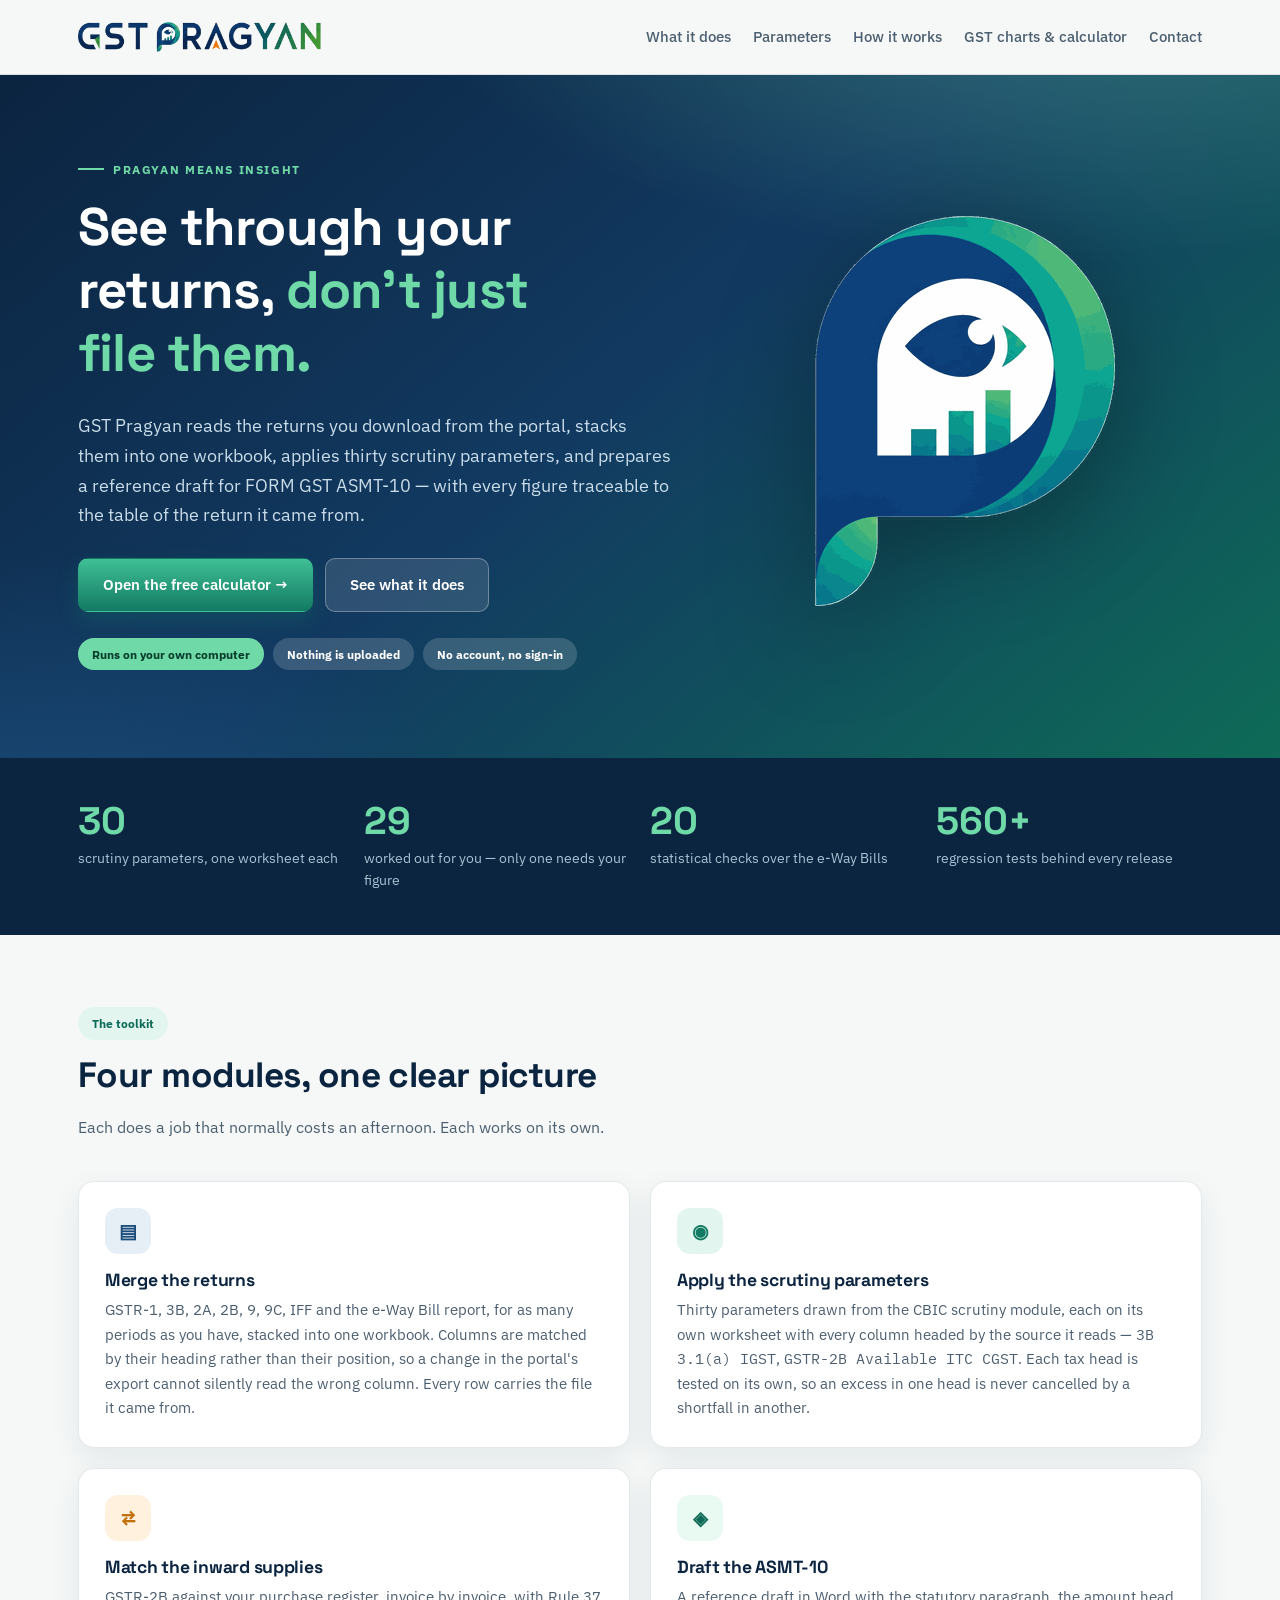
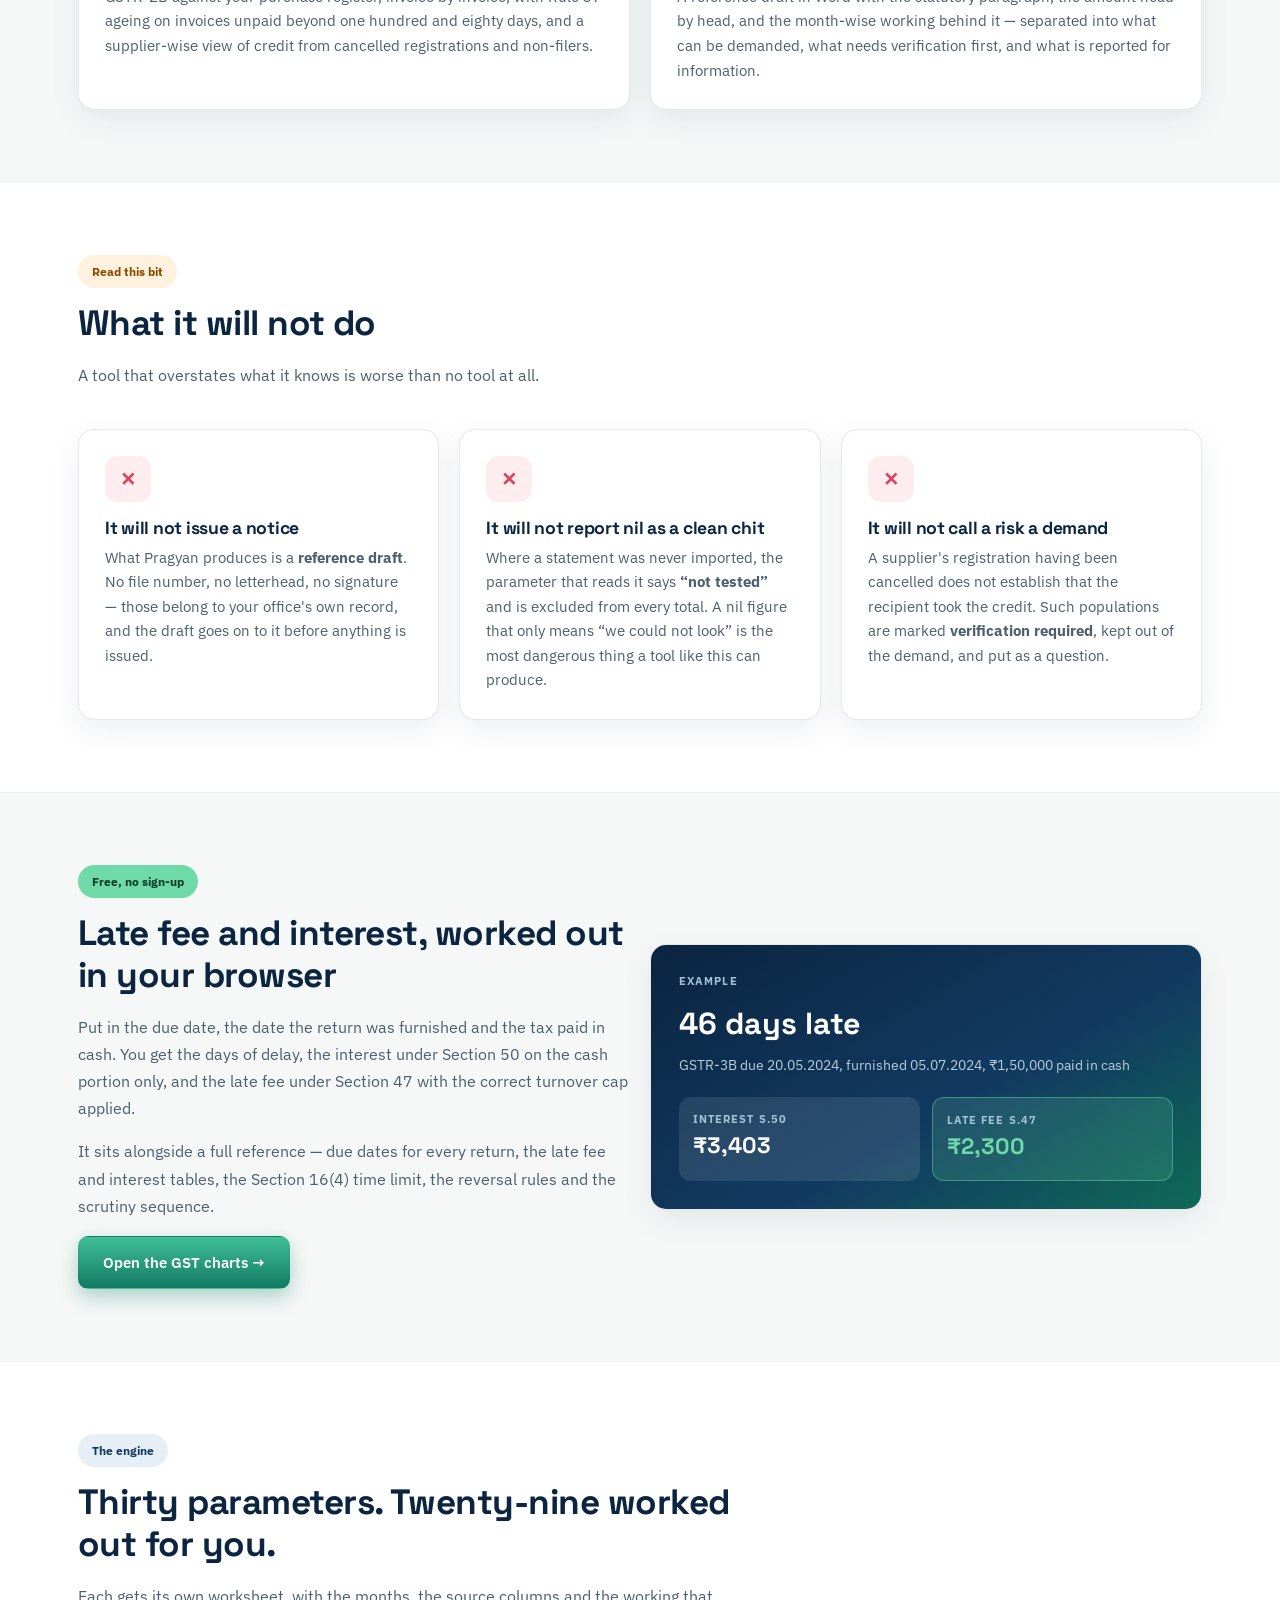
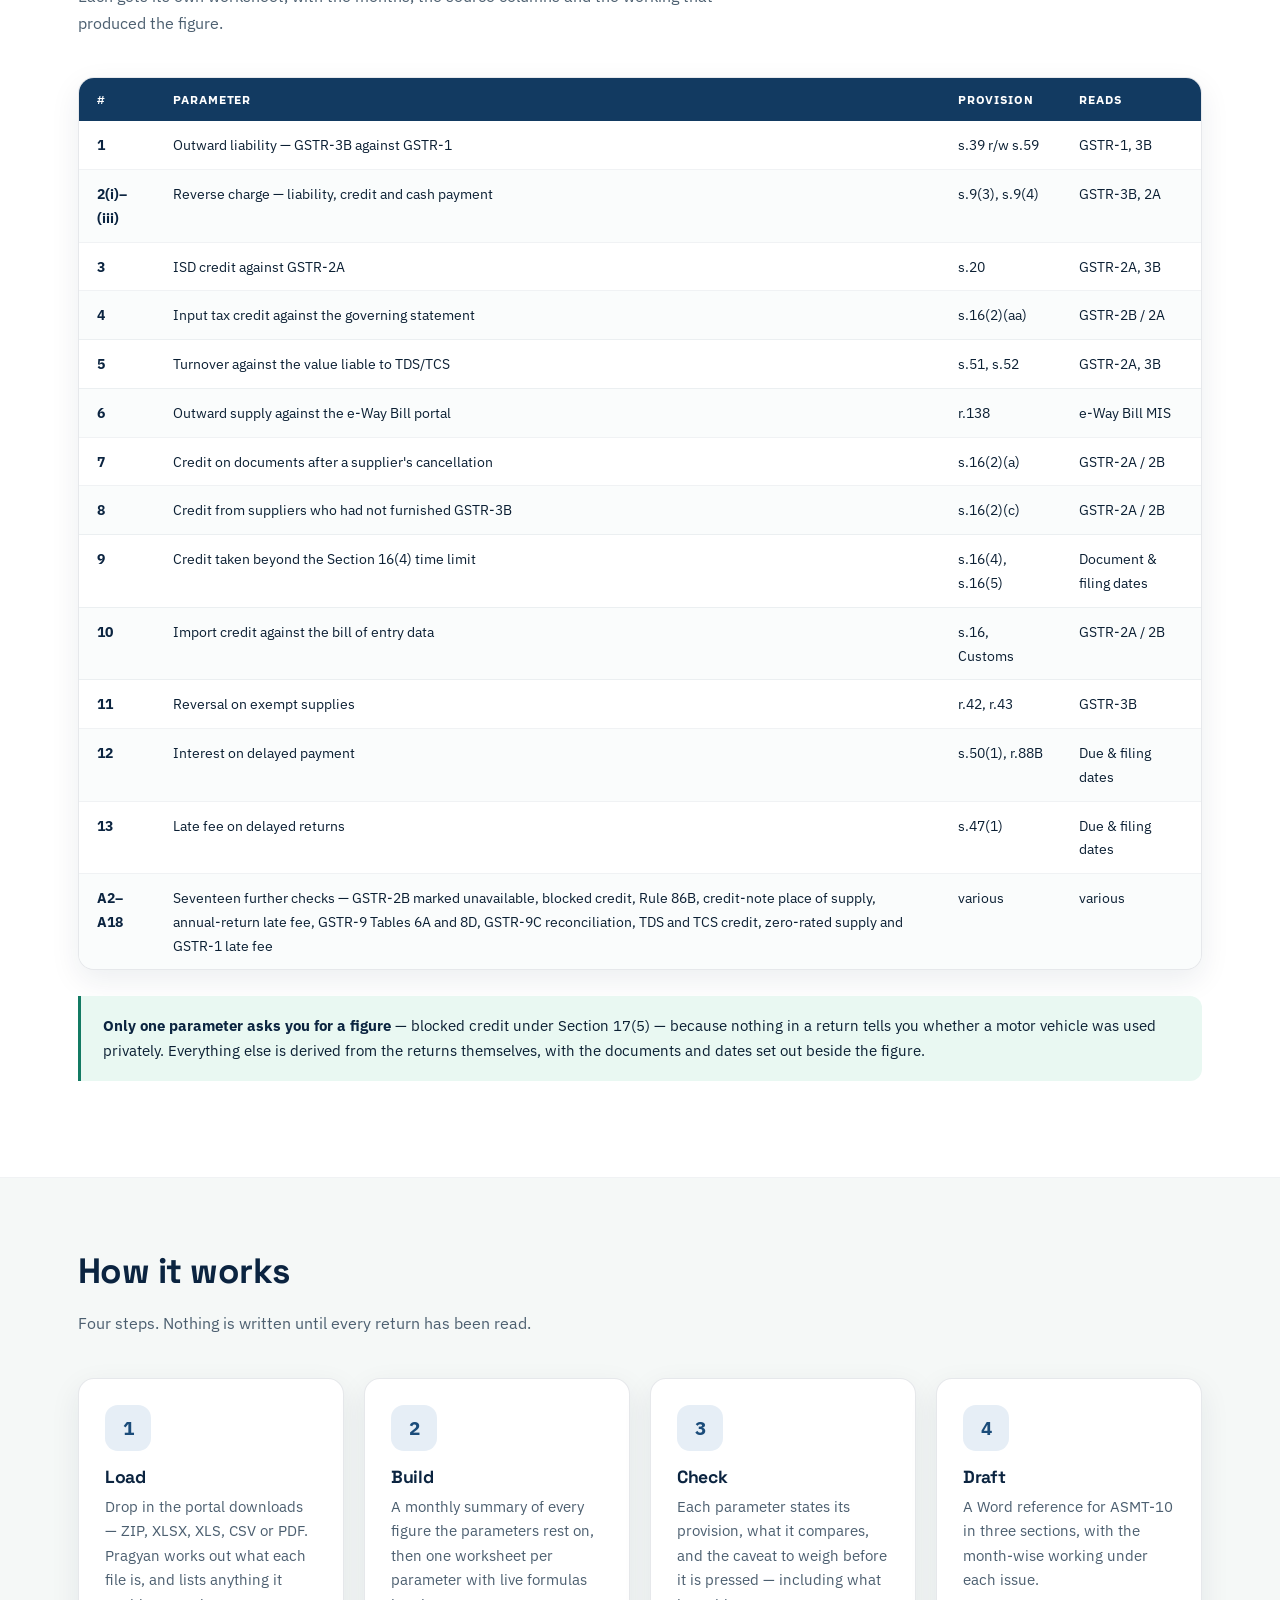
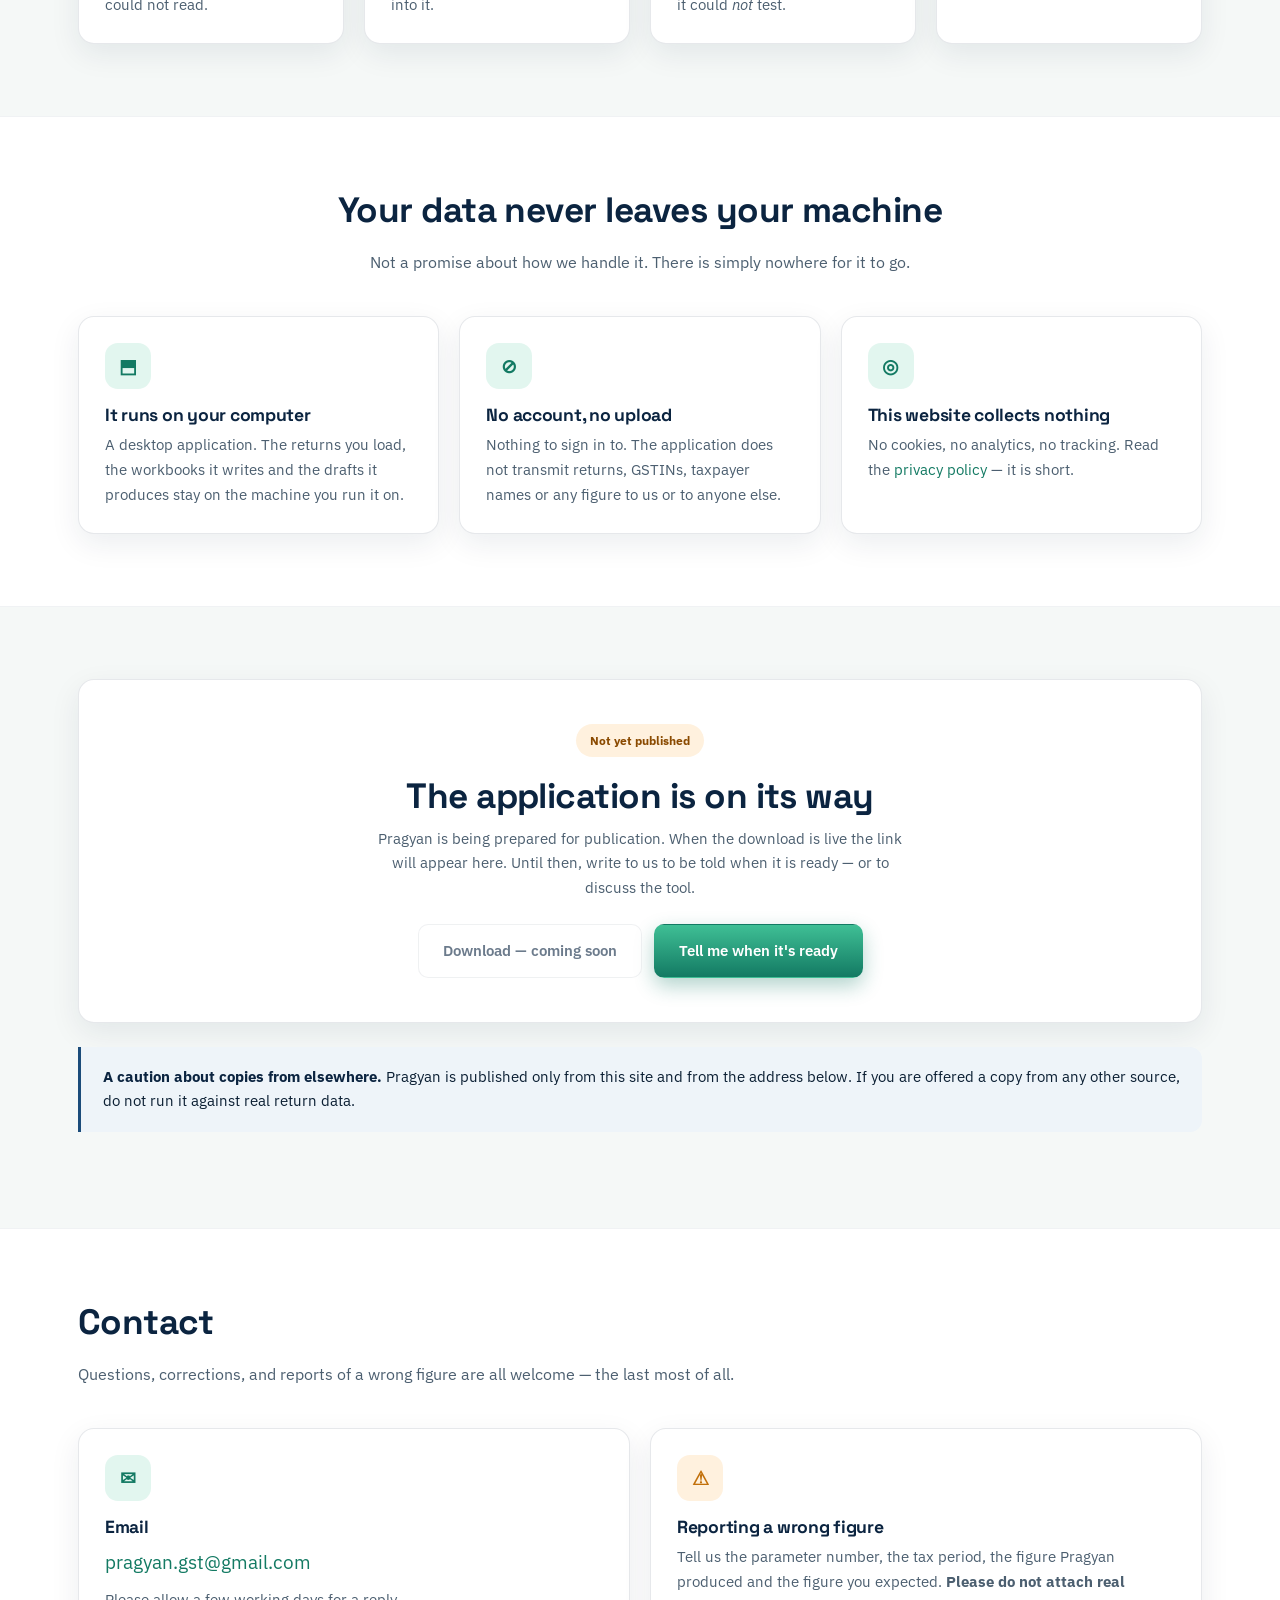
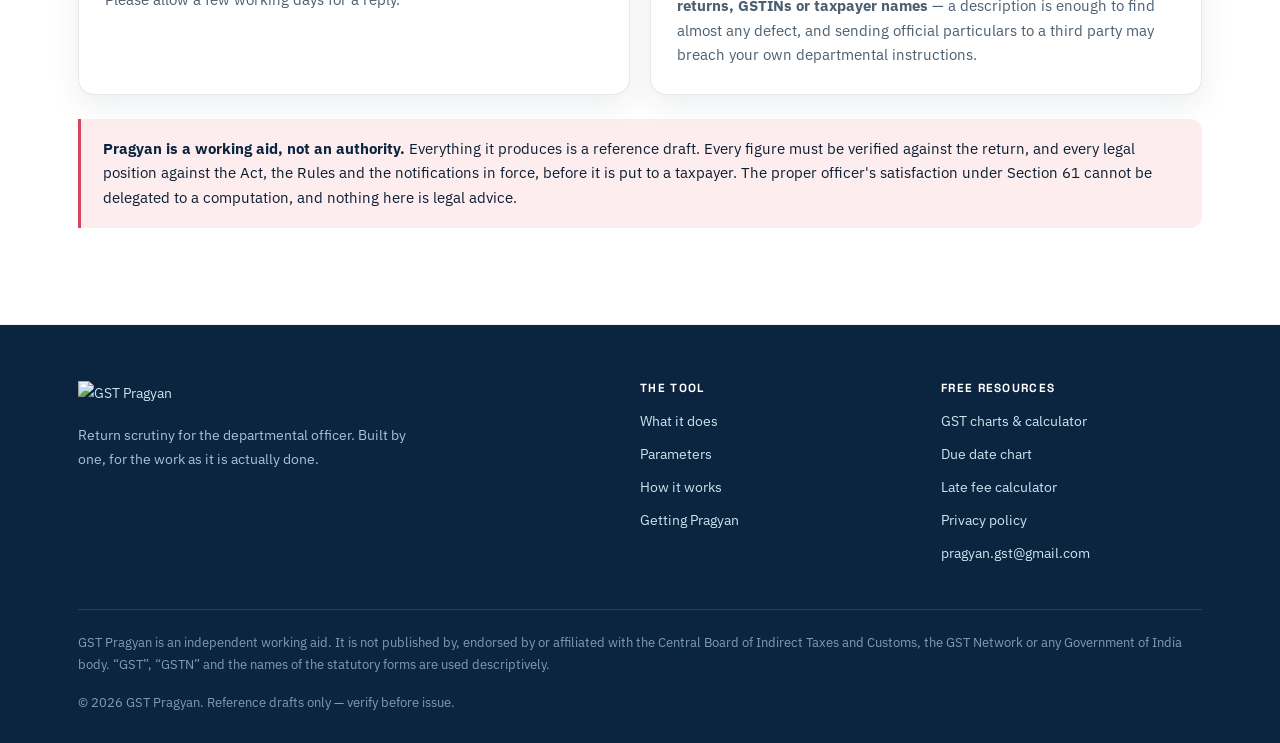
==== index.html @ 997c047e "Update index.html" ====
<!DOCTYPE html>
<html lang="en">
<head>
<meta charset="utf-8">
<meta name="viewport" content="width=device-width, initial-scale=1">
<title>GST Pragyan — see through your returns, don't just file them</title>
<meta name="description" content="GST Pragyan reads the returns you download from the GST portal, applies thirty scrutiny parameters and prepares a reference draft for FORM GST ASMT-10. Free GST due date, late fee and interest reference with a calculator.">
<meta property="og:title" content="GST Pragyan — see through your returns">
<meta property="og:description" content="Thirty scrutiny parameters, one worksheet each, and a reference draft for ASMT-10. Runs on your own computer.">
<meta property="og:type" content="website">
<meta property="og:image" content="og.jpg">
<meta name="theme-color" content="#0B2440">
<link rel="preconnect" href="https://fonts.googleapis.com">
<link rel="preconnect" href="https://fonts.gstatic.com" crossorigin>
<link href="https://fonts.googleapis.com/css2?family=Space+Grotesk:wght@500;600;700&family=IBM+Plex+Sans:wght@400;500;600;700&family=IBM+Plex+Mono:wght@500&display=swap" rel="stylesheet">
<link rel="stylesheet" href="style.css">
<link rel="icon" type="image/png" href="mark-64.png">
<link rel="apple-touch-icon" href="mark.png">
</head>
<body>
<a class="skip" href="#main">Skip to content</a>

<header class="site">
  <div class="wrap nav">
    <a class="brand" href="index.html">
      <img src="wordmark.png" alt="GST Pragyan" width="215" height="27" class="wm">
    </a>
    <nav>
      <a href="#what">What it does</a>
      <a href="#parameters">Parameters</a>
      <a href="#how">How it works</a>
      <a href="compliance.html">GST charts &amp; calculator</a>
      <a href="#contact">Contact</a>
    </nav>
  </div>
</header>

<main id="main">

<div class="hero">
  <div class="wrap">
    <div class="hero-grid">
      <div>
        <span class="eyebrow">Pragyan means insight</span>
        <h1>See through your returns, <em>don't just file them.</em></h1>
        <p class="lede">
          GST Pragyan reads the returns you download from the portal, stacks them into one
          workbook, applies thirty scrutiny parameters, and prepares a reference draft for
          FORM GST ASMT-10 — with every figure traceable to the table of the return it
          came from.
        </p>
        <div class="cta-row">
          <a class="btn btn-primary" href="compliance.html">Open the free calculator →</a>
          <a class="btn btn-glass" href="#what">See what it does</a>
        </div>
        <div class="badges">
          <span class="chip chip-green">Runs on your own computer</span>
          <span class="chip chip-glass">Nothing is uploaded</span>
          <span class="chip chip-glass">No account, no sign-in</span>
        </div>
      </div>
      <div class="hero-art">
        <img src="mark.png" alt="The GST Pragyan mark — an eye and a bar chart inside the letter P"
             width="300" height="390">
      </div>
    </div>
  </div>
</div>

<div class="stat-band">
  <div class="wrap">
    <div class="grid g4">
      <div><div class="n">30</div><div class="l">scrutiny parameters, one worksheet each</div></div>
      <div><div class="n">29</div><div class="l">worked out for you — only one needs your figure</div></div>
      <div><div class="n">20</div><div class="l">statistical checks over the e-Way Bills</div></div>
      <div><div class="n">560+</div><div class="l">regression tests behind every release</div></div>
    </div>
  </div>
</div>

<section id="what">
  <div class="wrap">
    <div class="section-head">
      <span class="chip chip-teal">The toolkit</span>
      <h2 style="margin-top:14px">Four modules, one clear picture</h2>
      <p>Each does a job that normally costs an afternoon. Each works on its own.</p>
    </div>
    <div class="grid g2">
      <div class="card lift">
        <div class="ico i-navy">▤</div>
        <h3>Merge the returns</h3>
        <p>GSTR-1, 3B, 2A, 2B, 9, 9C, IFF and the e-Way Bill report, for as many periods as
        you have, stacked into one workbook. Columns are matched by their heading rather
        than their position, so a change in the portal's export cannot silently read the
        wrong column. Every row carries the file it came from.</p>
      </div>
      <div class="card lift">
        <div class="ico i-teal">◉</div>
        <h3>Apply the scrutiny parameters</h3>
        <p>Thirty parameters drawn from the CBIC scrutiny module, each on its own worksheet
        with every column headed by the source it reads — <span class="mono">3B 3.1(a)
        IGST</span>, <span class="mono">GSTR-2B Available ITC CGST</span>. Each tax head is
        tested on its own, so an excess in one head is never cancelled by a shortfall in
        another.</p>
      </div>
      <div class="card lift">
        <div class="ico i-orange">⇄</div>
        <h3>Match the inward supplies</h3>
        <p>GSTR-2B against your purchase register, invoice by invoice, with Rule 37 ageing
        on invoices unpaid beyond one hundred and eighty days, and a supplier-wise view of
        credit from cancelled registrations and non-filers.</p>
      </div>
      <div class="card lift">
        <div class="ico i-green">◈</div>
        <h3>Draft the ASMT-10</h3>
        <p>A reference draft in Word with the statutory paragraph, the amount head by head,
        and the month-wise working behind it — separated into what can be demanded, what
        needs verification first, and what is reported for information.</p>
      </div>
    </div>
  </div>
</section>

<section class="paper" id="honest">
  <div class="wrap">
    <div class="section-head">
      <span class="chip chip-orange">Read this bit</span>
      <h2 style="margin-top:14px">What it will not do</h2>
      <p>A tool that overstates what it knows is worse than no tool at all.</p>
    </div>
    <div class="grid g3">
      <div class="card">
        <div class="ico i-rose">✕</div>
        <h3>It will not issue a notice</h3>
        <p>What Pragyan produces is a <strong>reference draft</strong>. No file number, no
        letterhead, no signature — those belong to your office's own record, and the draft
        goes on to it before anything is issued.</p>
      </div>
      <div class="card">
        <div class="ico i-rose">✕</div>
        <h3>It will not report nil as a clean chit</h3>
        <p>Where a statement was never imported, the parameter that reads it says
        <strong>“not tested”</strong> and is excluded from every total. A nil figure that
        only means “we could not look” is the most dangerous thing a tool like this can
        produce.</p>
      </div>
      <div class="card">
        <div class="ico i-rose">✕</div>
        <h3>It will not call a risk a demand</h3>
        <p>A supplier's registration having been cancelled does not establish that the
        recipient took the credit. Such populations are marked <strong>verification
        required</strong>, kept out of the demand, and put as a question.</p>
      </div>
    </div>
  </div>
</section>

<section id="calculator-teaser">
  <div class="wrap">
    <div class="grid g2" style="align-items:center">
      <div>
        <span class="chip chip-green">Free, no sign-up</span>
        <h2 style="margin-top:14px">Late fee and interest, worked out in your browser</h2>
        <p style="color:var(--ink-soft);font-size:1.03rem">
          Put in the due date, the date the return was furnished and the tax paid in cash.
          You get the days of delay, the interest under Section 50 on the cash portion
          only, and the late fee under Section 47 with the correct turnover cap applied.
        </p>
        <p style="color:var(--ink-soft);font-size:1.03rem">
          It sits alongside a full reference — due dates for every return, the late fee and
          interest tables, the Section 16(4) time limit, the reversal rules and the
          scrutiny sequence.
        </p>
        <a class="btn btn-primary" href="compliance.html">Open the GST charts →</a>
      </div>
      <div class="card" style="padding:0;overflow:hidden">
        <div style="background:linear-gradient(150deg,#0B2440,#123A61 58%,#0E6B57);padding:28px;color:#fff">
          <div style="font-size:.68rem;letter-spacing:.1em;text-transform:uppercase;color:#9FC4D8;font-weight:700">Example</div>
          <div style="font-family:var(--display);font-size:1.9rem;font-weight:700;margin:8px 0 4px">46 days late</div>
          <div style="color:#B7CEDD;font-size:.9rem">GSTR-3B due 20.05.2024, furnished 05.07.2024, ₹1,50,000 paid in cash</div>
          <div class="grid g2" style="gap:12px;margin-top:20px">
            <div style="background:rgba(255,255,255,.10);border-radius:12px;padding:14px">
              <div style="font-size:.66rem;letter-spacing:.1em;text-transform:uppercase;color:#9FC4D8;font-weight:700">Interest s.50</div>
              <div style="font-family:var(--display);font-size:1.4rem;font-weight:700">₹3,403</div>
            </div>
            <div style="background:rgba(111,217,168,.16);border:1px solid rgba(111,217,168,.45);border-radius:12px;padding:14px">
              <div style="font-size:.66rem;letter-spacing:.1em;text-transform:uppercase;color:#9FC4D8;font-weight:700">Late fee s.47</div>
              <div style="font-family:var(--display);font-size:1.4rem;font-weight:700;color:var(--green)">₹2,300</div>
            </div>
          </div>
        </div>
      </div>
    </div>
  </div>
</section>

<section class="paper" id="parameters">
  <div class="wrap">
    <div class="section-head">
      <span class="chip chip-navy">The engine</span>
      <h2 style="margin-top:14px">Thirty parameters. Twenty-nine worked out for you.</h2>
      <p>Each gets its own worksheet, with the months, the source columns and the working
      that produced the figure.</p>
    </div>
    <div class="table-scroll">
      <table>
        <thead>
          <tr><th>#</th><th>Parameter</th><th>Provision</th><th>Reads</th></tr>
        </thead>
        <tbody>
          <tr><td><strong>1</strong></td><td>Outward liability — GSTR-3B against GSTR-1</td><td>s.39 r/w s.59</td><td>GSTR-1, 3B</td></tr>
          <tr><td><strong>2(i)–(iii)</strong></td><td>Reverse charge — liability, credit and cash payment</td><td>s.9(3), s.9(4)</td><td>GSTR-3B, 2A</td></tr>
          <tr><td><strong>3</strong></td><td>ISD credit against GSTR-2A</td><td>s.20</td><td>GSTR-2A, 3B</td></tr>
          <tr><td><strong>4</strong></td><td>Input tax credit against the governing statement</td><td>s.16(2)(aa)</td><td>GSTR-2B / 2A</td></tr>
          <tr><td><strong>5</strong></td><td>Turnover against the value liable to TDS/TCS</td><td>s.51, s.52</td><td>GSTR-2A, 3B</td></tr>
          <tr><td><strong>6</strong></td><td>Outward supply against the e-Way Bill portal</td><td>r.138</td><td>e-Way Bill MIS</td></tr>
          <tr><td><strong>7</strong></td><td>Credit on documents after a supplier's cancellation</td><td>s.16(2)(a)</td><td>GSTR-2A / 2B</td></tr>
          <tr><td><strong>8</strong></td><td>Credit from suppliers who had not furnished GSTR-3B</td><td>s.16(2)(c)</td><td>GSTR-2A / 2B</td></tr>
          <tr><td><strong>9</strong></td><td>Credit taken beyond the Section 16(4) time limit</td><td>s.16(4), s.16(5)</td><td>Document &amp; filing dates</td></tr>
          <tr><td><strong>10</strong></td><td>Import credit against the bill of entry data</td><td>s.16, Customs</td><td>GSTR-2A / 2B</td></tr>
          <tr><td><strong>11</strong></td><td>Reversal on exempt supplies</td><td>r.42, r.43</td><td>GSTR-3B</td></tr>
          <tr><td><strong>12</strong></td><td>Interest on delayed payment</td><td>s.50(1), r.88B</td><td>Due &amp; filing dates</td></tr>
          <tr><td><strong>13</strong></td><td>Late fee on delayed returns</td><td>s.47(1)</td><td>Due &amp; filing dates</td></tr>
          <tr><td><strong>A2–A18</strong></td><td>Seventeen further checks — GSTR-2B marked
              unavailable, blocked credit, Rule 86B, credit-note place of supply,
              annual-return late fee, GSTR-9 Tables 6A and 8D, GSTR-9C reconciliation, TDS
              and TCS credit, zero-rated supply and GSTR-1 late fee</td>
              <td>various</td><td>various</td></tr>
        </tbody>
      </table>
    </div>
    <div class="note good">
      <p><strong>Only one parameter asks you for a figure</strong> — blocked credit under
      Section 17(5) — because nothing in a return tells you whether a motor vehicle was
      used privately. Everything else is derived from the returns themselves, with the
      documents and dates set out beside the figure.</p>
    </div>
  </div>
</section>

<section id="how">
  <div class="wrap">
    <div class="section-head">
      <h2>How it works</h2>
      <p>Four steps. Nothing is written until every return has been read.</p>
    </div>
    <div class="grid g4">
      <div class="card"><div class="ico i-navy">1</div><h3>Load</h3>
        <p>Drop in the portal downloads — ZIP, XLSX, XLS, CSV or PDF. Pragyan works out
        what each file is, and lists anything it could not read.</p></div>
      <div class="card"><div class="ico i-navy">2</div><h3>Build</h3>
        <p>A monthly summary of every figure the parameters rest on, then one worksheet per
        parameter with live formulas into it.</p></div>
      <div class="card"><div class="ico i-navy">3</div><h3>Check</h3>
        <p>Each parameter states its provision, what it compares, and the caveat to weigh
        before it is pressed — including what it could <em>not</em> test.</p></div>
      <div class="card"><div class="ico i-navy">4</div><h3>Draft</h3>
        <p>A Word reference for ASMT-10 in three sections, with the month-wise working
        under each issue.</p></div>
    </div>
  </div>
</section>

<section class="paper" id="privacy-summary">
  <div class="wrap">
    <div class="section-head center">
      <h2>Your data never leaves your machine</h2>
      <p>Not a promise about how we handle it. There is simply nowhere for it to go.</p>
    </div>
    <div class="grid g3">
      <div class="card"><div class="ico i-teal">⬒</div><h3>It runs on your computer</h3>
        <p>A desktop application. The returns you load, the workbooks it writes and the
        drafts it produces stay on the machine you run it on.</p></div>
      <div class="card"><div class="ico i-teal">⊘</div><h3>No account, no upload</h3>
        <p>Nothing to sign in to. The application does not transmit returns, GSTINs,
        taxpayer names or any figure to us or to anyone else.</p></div>
      <div class="card"><div class="ico i-teal">◎</div><h3>This website collects nothing</h3>
        <p>No cookies, no analytics, no tracking. Read the
        <a href="privacy.html">privacy policy</a> — it is short.</p></div>
    </div>
  </div>
</section>

<section id="download">
  <div class="wrap">
    <div class="card" style="text-align:center;padding:44px">
      <span class="chip chip-orange">Not yet published</span>
      <h2 style="margin:18px 0 10px">The application is on its way</h2>
      <p style="color:var(--ink-soft);max-width:60ch;margin:0 auto 24px">
        Pragyan is being prepared for publication. When the download is live the link will
        appear here. Until then, write to us to be told when it is ready — or to discuss
        the tool.
      </p>
      <div class="cta-row" style="justify-content:center">
        <a class="btn btn-outline" aria-disabled="true" href="#download">Download — coming soon</a>
        <a class="btn btn-primary" href="mailto:pragyan.gst@gmail.com?subject=Tell%20me%20when%20Pragyan%20is%20published">Tell me when it's ready</a>
      </div>
    </div>
    <div class="note info">
      <p><strong>A caution about copies from elsewhere.</strong> Pragyan is published only
      from this site and from the address below. If you are offered a copy from any other
      source, do not run it against real return data.</p>
    </div>
  </div>
</section>

<section class="paper" id="contact">
  <div class="wrap">
    <div class="section-head">
      <h2>Contact</h2>
      <p>Questions, corrections, and reports of a wrong figure are all welcome — the last
      most of all.</p>
    </div>
    <div class="grid g2">
      <div class="card">
        <div class="ico i-teal">✉</div>
        <h3>Email</h3>
        <p style="font-size:1.2rem;margin:8px 0 10px">
          <a href="mailto:pragyan.gst@gmail.com">pragyan.gst@gmail.com</a></p>
        <p>Please allow a few working days for a reply.</p>
      </div>
      <div class="card">
        <div class="ico i-orange">⚠</div>
        <h3>Reporting a wrong figure</h3>
        <p>Tell us the parameter number, the tax period, the figure Pragyan produced and
        the figure you expected. <strong>Please do not attach real returns, GSTINs or
        taxpayer names</strong> — a description is enough to find almost any defect, and
        sending official particulars to a third party may breach your own departmental
        instructions.</p>
      </div>
    </div>
    <div class="note warn">
      <p><strong>Pragyan is a working aid, not an authority.</strong> Everything it
      produces is a reference draft. Every figure must be verified against the return, and
      every legal position against the Act, the Rules and the notifications in force,
      before it is put to a taxpayer. The proper officer's satisfaction under Section 61
      cannot be delegated to a computation, and nothing here is legal advice.</p>
    </div>
  </div>
</section>

</main>

<footer class="site">
  <div class="wrap">
    <div class="cols">
      <div>
        <a class="brand" href="index.html">
          <img src="assets/wordmark-light.png" alt="GST Pragyan" width="210" height="26" class="wm">
        </a>
        <p style="margin-top:14px;max-width:44ch">
          Return scrutiny for the departmental officer. Built by one, for the work as it is
          actually done.
        </p>
      </div>
      <div>
        <h4>The tool</h4>
        <ul>
          <li><a href="index.html#what">What it does</a></li>
          <li><a href="index.html#parameters">Parameters</a></li>
          <li><a href="index.html#how">How it works</a></li>
          <li><a href="index.html#download">Getting Pragyan</a></li>
        </ul>
      </div>
      <div>
        <h4>Free resources</h4>
        <ul>
          <li><a href="compliance.html">GST charts &amp; calculator</a></li>
          <li><a href="compliance.html#duedates">Due date chart</a></li>
          <li><a href="compliance.html#calc">Late fee calculator</a></li>
          <li><a href="privacy.html">Privacy policy</a></li>
          <li><a href="mailto:pragyan.gst@gmail.com">pragyan.gst@gmail.com</a></li>
        </ul>
      </div>
    </div>
    <div class="rule">
      <p>GST Pragyan is an independent working aid. It is not published by, endorsed by or
      affiliated with the Central Board of Indirect Taxes and Customs, the GST Network or
      any Government of India body. “GST”, “GSTN” and the names of the statutory forms are
      used descriptively.</p>
      <p style="margin:0">© 2026 GST Pragyan. Reference drafts only — verify before issue.</p>
    </div>
  </div>
</footer>

</body>
</html>
---- style.css ----
/* GST Pragyan — one stylesheet, no framework, no build step.
   Palette taken from the logo: deep navy, teal, mint green, with orange as the single
   accent that appears in the wordmark's arrow. */

:root {
  --navy-deep: #0B2440;
  --navy: #123A61;
  --navy-soft: #1B4C7A;
  --teal-deep: #0E6B57;
  --teal: #137A63;
  --teal-light: #35B08C;
  --green: #6FD9A8;
  --orange: #F5921F;
  --orange-soft: #FFF1DE;
  --rose: #D6455B;
  --rose-soft: #FDEDEF;

  --bg: #F5F8F7;
  --paper: #FFFFFF;
  --ink: #0B1F33;
  --ink-soft: #4C5F70;
  --ink-faint: #8394A3;
  --line: rgba(11, 36, 64, .10);
  --line-soft: rgba(11, 36, 64, .06);

  --radius: 16px;
  --shadow: 0 10px 30px rgba(11, 36, 64, .08);
  --shadow-lg: 0 24px 60px rgba(11, 36, 64, .14);
  --wrap: 1180px;
  --sans: "IBM Plex Sans", -apple-system, BlinkMacSystemFont, "Segoe UI", Roboto, Arial, sans-serif;
  --display: "Space Grotesk", var(--sans);
  --mono: "IBM Plex Mono", ui-monospace, SFMono-Regular, Menlo, monospace;
}

* { box-sizing: border-box; }
html { scroll-behavior: smooth; scroll-padding-top: 88px; }
body {
  margin: 0; background: var(--bg); color: var(--ink);
  font-family: var(--sans); font-size: 16.5px; line-height: 1.65;
  -webkit-font-smoothing: antialiased;
}
img { max-width: 100%; display: block; }
h1, h2, h3, h4 { font-family: var(--display); margin: 0 0 .5em; color: var(--navy-deep);
                 letter-spacing: -.015em; line-height: 1.2; font-weight: 700; }
h1 { font-size: clamp(2.1rem, 5vw, 3.3rem); }
h2 { font-size: clamp(1.6rem, 3.2vw, 2.2rem); }
h3 { font-size: 1.1rem; }
p { margin: 0 0 1rem; }
a { color: var(--teal); text-decoration: none; }
a:hover { text-decoration: underline; }
.wrap { max-width: var(--wrap); margin: 0 auto; padding: 0 28px; }
.mono { font-family: var(--mono); font-variant-numeric: tabular-nums; }

/* ---------------------------------------------------------------- header */
header.site {
  position: sticky; top: 0; z-index: 60;
  background: rgba(245, 248, 247, .90);
  backdrop-filter: saturate(180%) blur(12px);
  border-bottom: 1px solid var(--line);
}
.nav { display: flex; align-items: center; gap: 26px; height: 74px; }
.brand { display: flex; align-items: center; gap: 11px; }
.brand:hover { text-decoration: none; }
.brand img { height: 42px; width: auto; }
.brand .bt { font-family: var(--display); font-weight: 700; font-size: 1.18rem;
             color: var(--navy-deep); letter-spacing: -.02em; line-height: 1.1; }
.brand .bs { font-size: .66rem; color: var(--ink-faint); letter-spacing: .1em;
             text-transform: uppercase; font-weight: 600; }
.nav nav { margin-left: auto; display: flex; gap: 22px; align-items: center; flex-wrap: wrap; }
.nav nav a { color: var(--ink-soft); font-size: .93rem; font-weight: 500; }
.nav nav a:hover, .nav nav a[aria-current="page"] { color: var(--navy-deep); text-decoration: none; }

/* ---------------------------------------------------------------- hero */
.hero {
  position: relative; overflow: hidden; color: #fff;
  background:
    radial-gradient(1100px 520px at 84% -20%, rgba(111, 217, 168, .38), transparent 62%),
    radial-gradient(760px 500px at 0% 115%, rgba(27, 76, 122, .9), transparent 62%),
    linear-gradient(140deg, #0B2440 0%, #123A61 48%, #0E6B57 100%);
  padding: 76px 0 88px;
}
.hero .wrap { position: relative; z-index: 2; }
.hero-grid { display: grid; grid-template-columns: 1.12fr .88fr; gap: 48px; align-items: center; }
.hero h1 { color: #fff; max-width: 15ch; }
.hero h1 em { font-style: normal; color: var(--green); }
.hero .lede { font-size: 1.13rem; color: #C9DCE9; max-width: 54ch; margin-bottom: 28px; }
.eyebrow {
  display: inline-flex; align-items: center; gap: 9px; font-size: .72rem; font-weight: 700;
  letter-spacing: .14em; text-transform: uppercase; color: var(--green); margin-bottom: 16px;
}
.eyebrow::before { content: ""; width: 26px; height: 2px; background: var(--green); }
.hero-art { display: grid; place-items: center; }
.hero-art img { max-width: 320px; filter: drop-shadow(0 24px 50px rgba(0, 0, 0, .32)); }
.badges { display: flex; gap: 9px; flex-wrap: wrap; margin-top: 26px; }
.cta-row { display: flex; gap: 12px; flex-wrap: wrap; }

/* ---------------------------------------------------------------- buttons + chips */
.btn {
  display: inline-flex; align-items: center; gap: 8px; padding: 13px 24px;
  border-radius: 10px; font-weight: 600; font-size: .96rem; border: 1px solid transparent;
  cursor: pointer; transition: transform .12s ease, box-shadow .12s ease, filter .12s ease;
}
.btn:hover { text-decoration: none; transform: translateY(-1px); }
.btn-primary { background: linear-gradient(180deg, #3FBF95, var(--teal)); color: #fff;
               box-shadow: 0 8px 20px rgba(19, 122, 99, .32); }
.btn-primary:hover { filter: brightness(1.06); }
.btn-glass { background: rgba(255, 255, 255, .12); color: #fff; border-color: rgba(255, 255, 255, .30); }
.btn-glass:hover { background: rgba(255, 255, 255, .2); }
.btn-outline { background: var(--paper); color: var(--navy-deep); border-color: var(--line); }
.btn-outline:hover { border-color: var(--navy-soft); box-shadow: var(--shadow); }
.btn[aria-disabled="true"] { opacity: .6; cursor: not-allowed; transform: none; }

.chip { display: inline-block; padding: 6px 14px; border-radius: 100px; font-size: .78rem;
        font-weight: 700; }
.chip-green { background: var(--green); color: #063D2A; }
.chip-glass { background: rgba(255, 255, 255, .16); color: #fff; }
.chip-orange { background: var(--orange-soft); color: #8A4A00; }
.chip-navy { background: #E6EEF6; color: var(--navy); }
.chip-teal { background: #E2F6EF; color: var(--teal-deep); }
.chip-rose { background: var(--rose-soft); color: var(--rose); }

/* ---------------------------------------------------------------- sections */
section { padding: 72px 0; }
section.paper { background: var(--paper); border-block: 1px solid var(--line-soft); }
.section-head { max-width: 66ch; margin-bottom: 40px; }
.section-head p { color: var(--ink-soft); font-size: 1.03rem; }
.center { text-align: center; margin-left: auto; margin-right: auto; }

.grid { display: grid; gap: 20px; }
.g2 { grid-template-columns: repeat(2, 1fr); }
.g3 { grid-template-columns: repeat(3, 1fr); }
.g4 { grid-template-columns: repeat(4, 1fr); }

.card {
  background: var(--paper); border: 1px solid var(--line); border-radius: var(--radius);
  padding: 26px; box-shadow: var(--shadow);
  transition: transform .15s ease, box-shadow .15s ease;
}
.card.lift:hover { transform: translateY(-3px); box-shadow: var(--shadow-lg); }
.card h3 { margin-bottom: .4em; }
.card p { color: var(--ink-soft); font-size: .93rem; margin: 0; }
.card .ico { width: 46px; height: 46px; border-radius: 13px; display: grid; place-items: center;
             font-size: 1.2rem; margin-bottom: 16px; font-weight: 700; }
.i-teal { background: #E2F6EF; color: var(--teal); }
.i-navy { background: #E6EEF6; color: var(--navy-soft); }
.i-orange { background: var(--orange-soft); color: #C2700A; }
.i-green { background: #E8FAF1; color: var(--teal-deep); }
.i-rose { background: var(--rose-soft); color: var(--rose); }

.stat-band { background: var(--navy-deep); color: #fff; padding: 44px 0; }
.stat-band .n { font-family: var(--display); font-size: 2.4rem; font-weight: 700;
                color: var(--green); line-height: 1; }
.stat-band .l { font-size: .85rem; color: #A9C2D4; margin-top: 6px; }

/* ---------------------------------------------------------------- tables */
.table-scroll { overflow-x: auto; border: 1px solid var(--line); border-radius: var(--radius);
                background: var(--paper); box-shadow: var(--shadow); margin-bottom: 26px; }
table { border-collapse: collapse; width: 100%; font-size: .9rem; min-width: 640px; }
caption { text-align: left; padding: 20px 22px 4px; font-family: var(--display);
          font-weight: 700; color: var(--navy-deep); font-size: 1.02rem; }
th, td { padding: 12px 18px; text-align: left; border-bottom: 1px solid var(--line-soft);
         vertical-align: top; }
thead th { background: var(--navy); color: #fff; font-size: .72rem; letter-spacing: .08em;
           text-transform: uppercase; font-weight: 700; border-bottom: none; }
tbody tr:last-child td { border-bottom: none; }
tbody tr:nth-child(even) { background: #FAFCFC; }
tbody tr:hover { background: #F1F7F5; }
td.num, th.num { text-align: right; font-variant-numeric: tabular-nums; }
td strong { color: var(--navy-deep); }

/* ---------------------------------------------------------------- callouts */
.note { border-left: 3px solid var(--orange); background: var(--orange-soft);
        padding: 18px 22px; border-radius: 0 12px 12px 0; font-size: .93rem; margin: 24px 0; }
.note.info { border-left-color: var(--navy-soft); background: #EEF4F9; }
.note.warn { border-left-color: var(--rose); background: var(--rose-soft); }
.note.good { border-left-color: var(--teal); background: #E9F8F2; }
.note p:last-child { margin-bottom: 0; }
.note strong { color: var(--navy-deep); }

/* ---------------------------------------------------------------- calculator */
.calc-shell { background: linear-gradient(150deg, #0B2440, #123A61 58%, #0E6B57);
              border-radius: var(--radius); padding: 32px; box-shadow: var(--shadow-lg); }
.calc-shell h3 { color: #fff; font-size: 1.35rem; }
.calc-shell > p { color: #B7CEDD; }
.calc { display: grid; gap: 16px; grid-template-columns: 1fr 1fr; margin-top: 22px; }
.field label { display: block; font-size: .74rem; font-weight: 700; color: #A9C6D6;
               margin-bottom: 6px; letter-spacing: .05em; text-transform: uppercase; }
.field input, .field select {
  width: 100%; padding: 12px 14px; font-size: .96rem; font-family: var(--sans);
  border: 1px solid rgba(255, 255, 255, .22); border-radius: 10px;
  background: rgba(255, 255, 255, .10); color: #fff;
}
.field select option { color: var(--ink); }
.field input:focus, .field select:focus { outline: 2px solid var(--green); outline-offset: 1px; }
.calc-out { display: grid; grid-template-columns: repeat(3, 1fr); gap: 14px; margin-top: 24px; }
.calc-out .box { background: rgba(255, 255, 255, .10); border: 1px solid rgba(255, 255, 255, .16);
                 border-radius: 12px; padding: 18px; }
.calc-out .lbl { font-size: .66rem; letter-spacing: .1em; text-transform: uppercase;
                 color: #9FC4D8; font-weight: 700; }
.calc-out .big { font-family: var(--display); font-size: 1.7rem; font-weight: 700;
                 color: #fff; margin-top: 6px; }
.calc-out .box.hi { background: rgba(111, 217, 168, .16); border-color: rgba(111, 217, 168, .45); }
.calc-out .box.hi .big { color: var(--green); }
.calc-basis { margin-top: 16px; font-size: .85rem; color: #B7CEDD; }

/* ---------------------------------------------------------------- footer */
footer.site { background: var(--navy-deep); color: #A9C2D4; padding: 56px 0 30px; font-size: .9rem; }
footer.site h4 { color: #fff; font-size: .74rem; letter-spacing: .11em; text-transform: uppercase;
                 margin-bottom: 14px; }
footer.site a { color: #CFE3EF; }
footer.site .cols { display: grid; grid-template-columns: 2fr 1fr 1fr; gap: 40px; }
footer.site ul { list-style: none; padding: 0; margin: 0; }
footer.site li { margin-bottom: 9px; }
footer.site .brand .bt { color: #fff; }
.rule { border-top: 1px solid rgba(255, 255, 255, .12); margin-top: 36px; padding-top: 22px;
        font-size: .82rem; color: #7F9DB4; }

/* ---------------------------------------------------------------- prose */
.prose { max-width: 78ch; }
.prose h2 { margin-top: 2.2em; }
.prose h3 { margin-top: 1.7em; }
.prose ul, .prose ol { padding-left: 1.3em; }
.prose li { margin-bottom: .45em; }
.updated { font-size: .85rem; color: var(--ink-soft); }
.toc { background: var(--paper); border: 1px solid var(--line); border-radius: var(--radius);
       padding: 22px 26px; margin-bottom: 36px; box-shadow: var(--shadow); }
.toc ol { margin: 0; padding-left: 1.2em; columns: 2; column-gap: 34px; }
.toc li { margin-bottom: 5px; font-size: .9rem; }

.skip { position: absolute; left: -9999px; background: #fff; padding: 10px 16px; z-index: 100; }
.skip:focus { left: 12px; top: 12px; }

/* ---------------------------------------------------------------- responsive */
@media (max-width: 980px) {
  .hero-grid { grid-template-columns: 1fr; }
  .hero-art { order: -1; }
  .hero-art img { max-width: 210px; }
  .g4, .g3 { grid-template-columns: repeat(2, 1fr); }
  footer.site .cols { grid-template-columns: 1fr 1fr; }
}
@media (max-width: 680px) {
  .g2, .g3, .g4, .calc, .calc-out { grid-template-columns: 1fr; }
  .nav { height: auto; padding: 12px 0; flex-wrap: wrap; gap: 12px; }
  .nav nav { margin-left: 0; width: 100%; gap: 15px; }
  .toc ol { columns: 1; }
  footer.site .cols { grid-template-columns: 1fr; }
  section { padding: 50px 0; }
  .hero { padding: 50px 0 58px; }
  .calc-shell { padding: 22px; }
}
@media print { header.site, footer.site, .btn { display: none; } body { background: #fff; } }

/* The wordmark replaces the text lock-up in the header and footer. */
.brand .wm { height: 30px; width: auto; }
footer.site .brand .wm { height: 28px; }
@media (max-width: 680px) { .brand .wm { height: 26px; } }
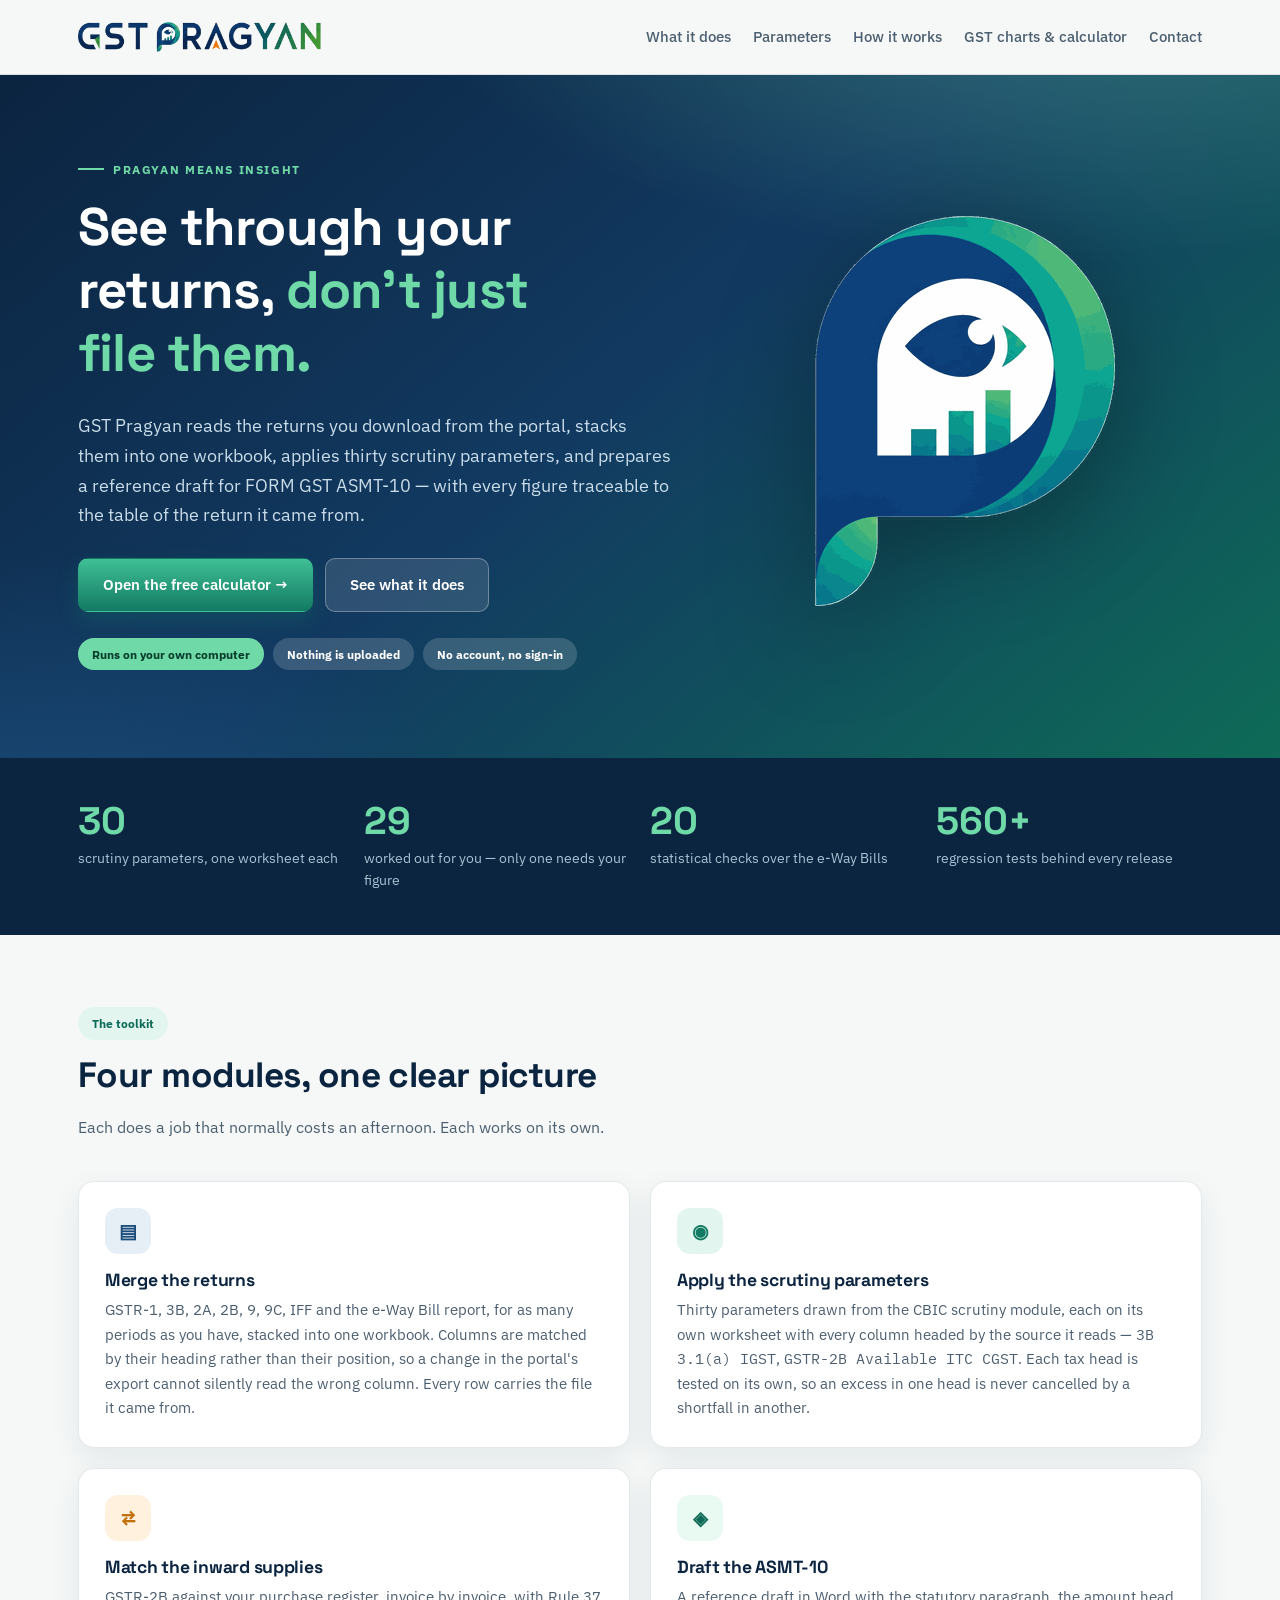
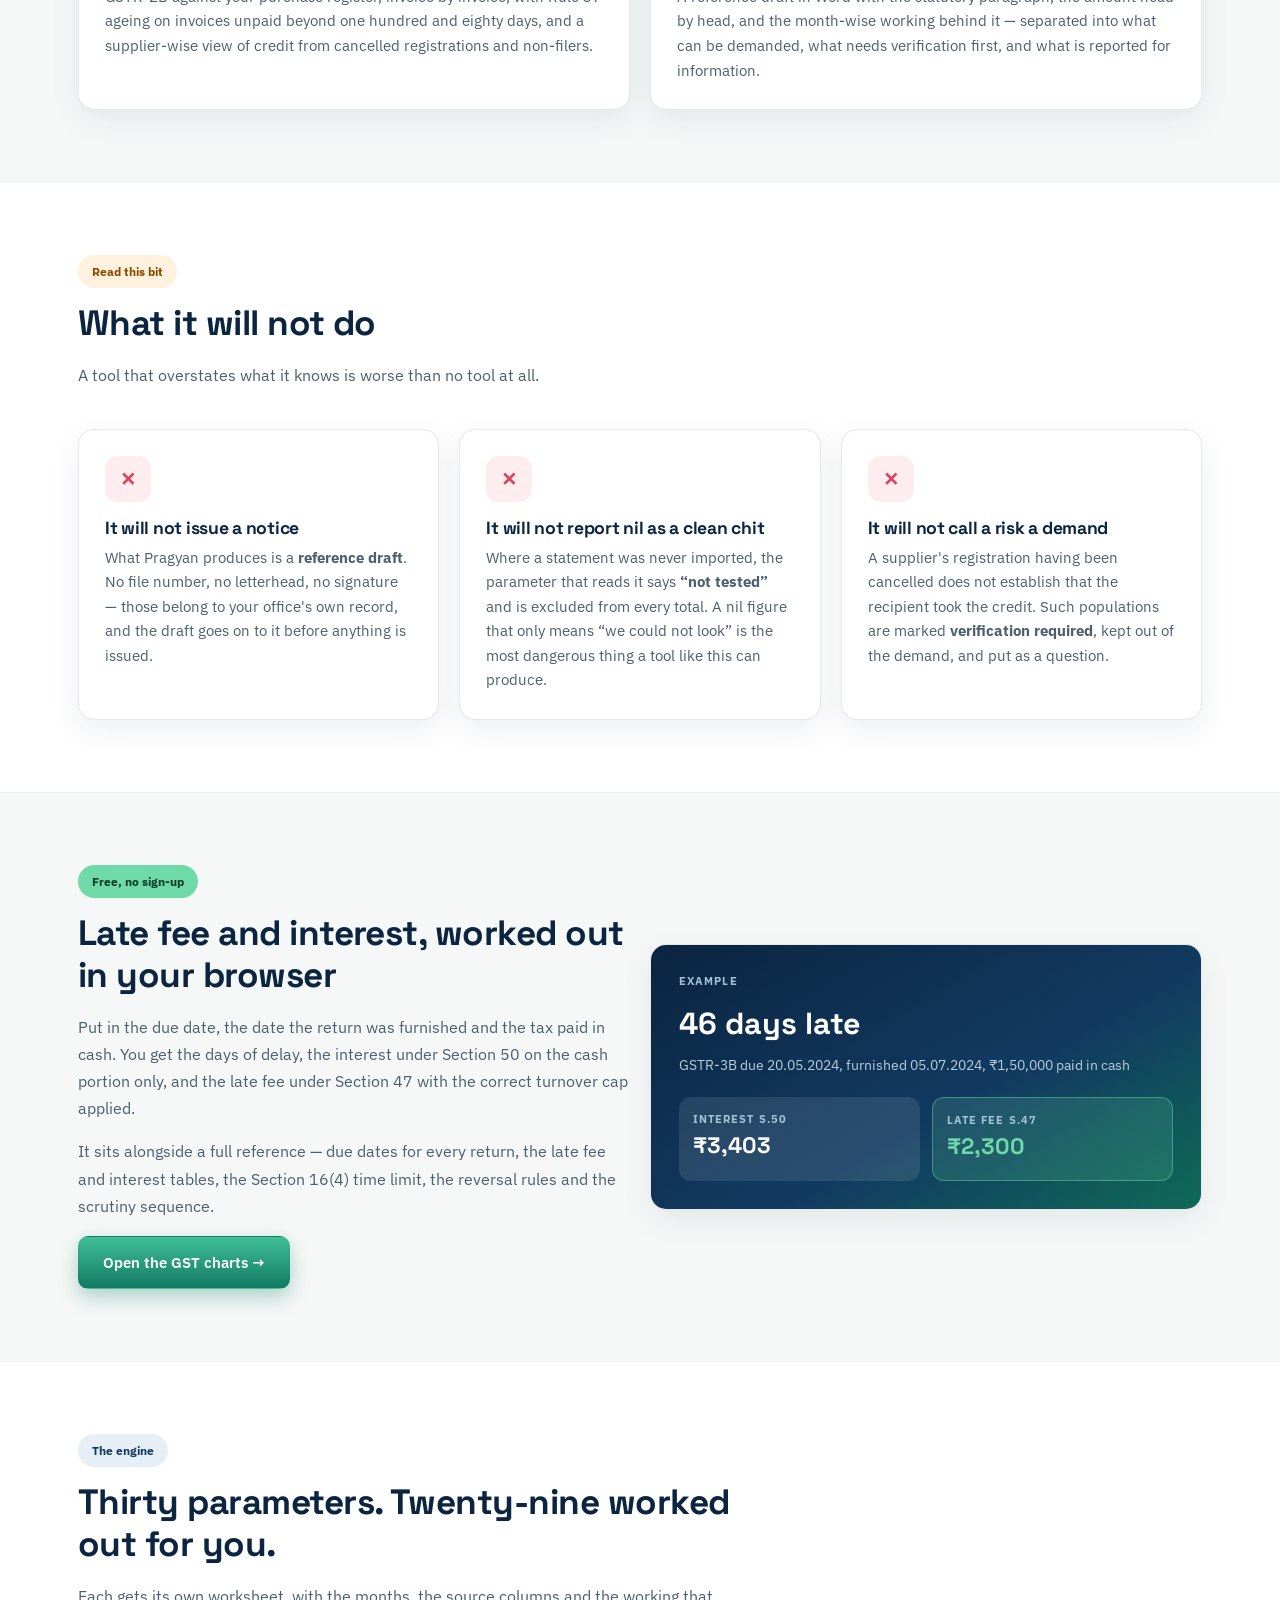
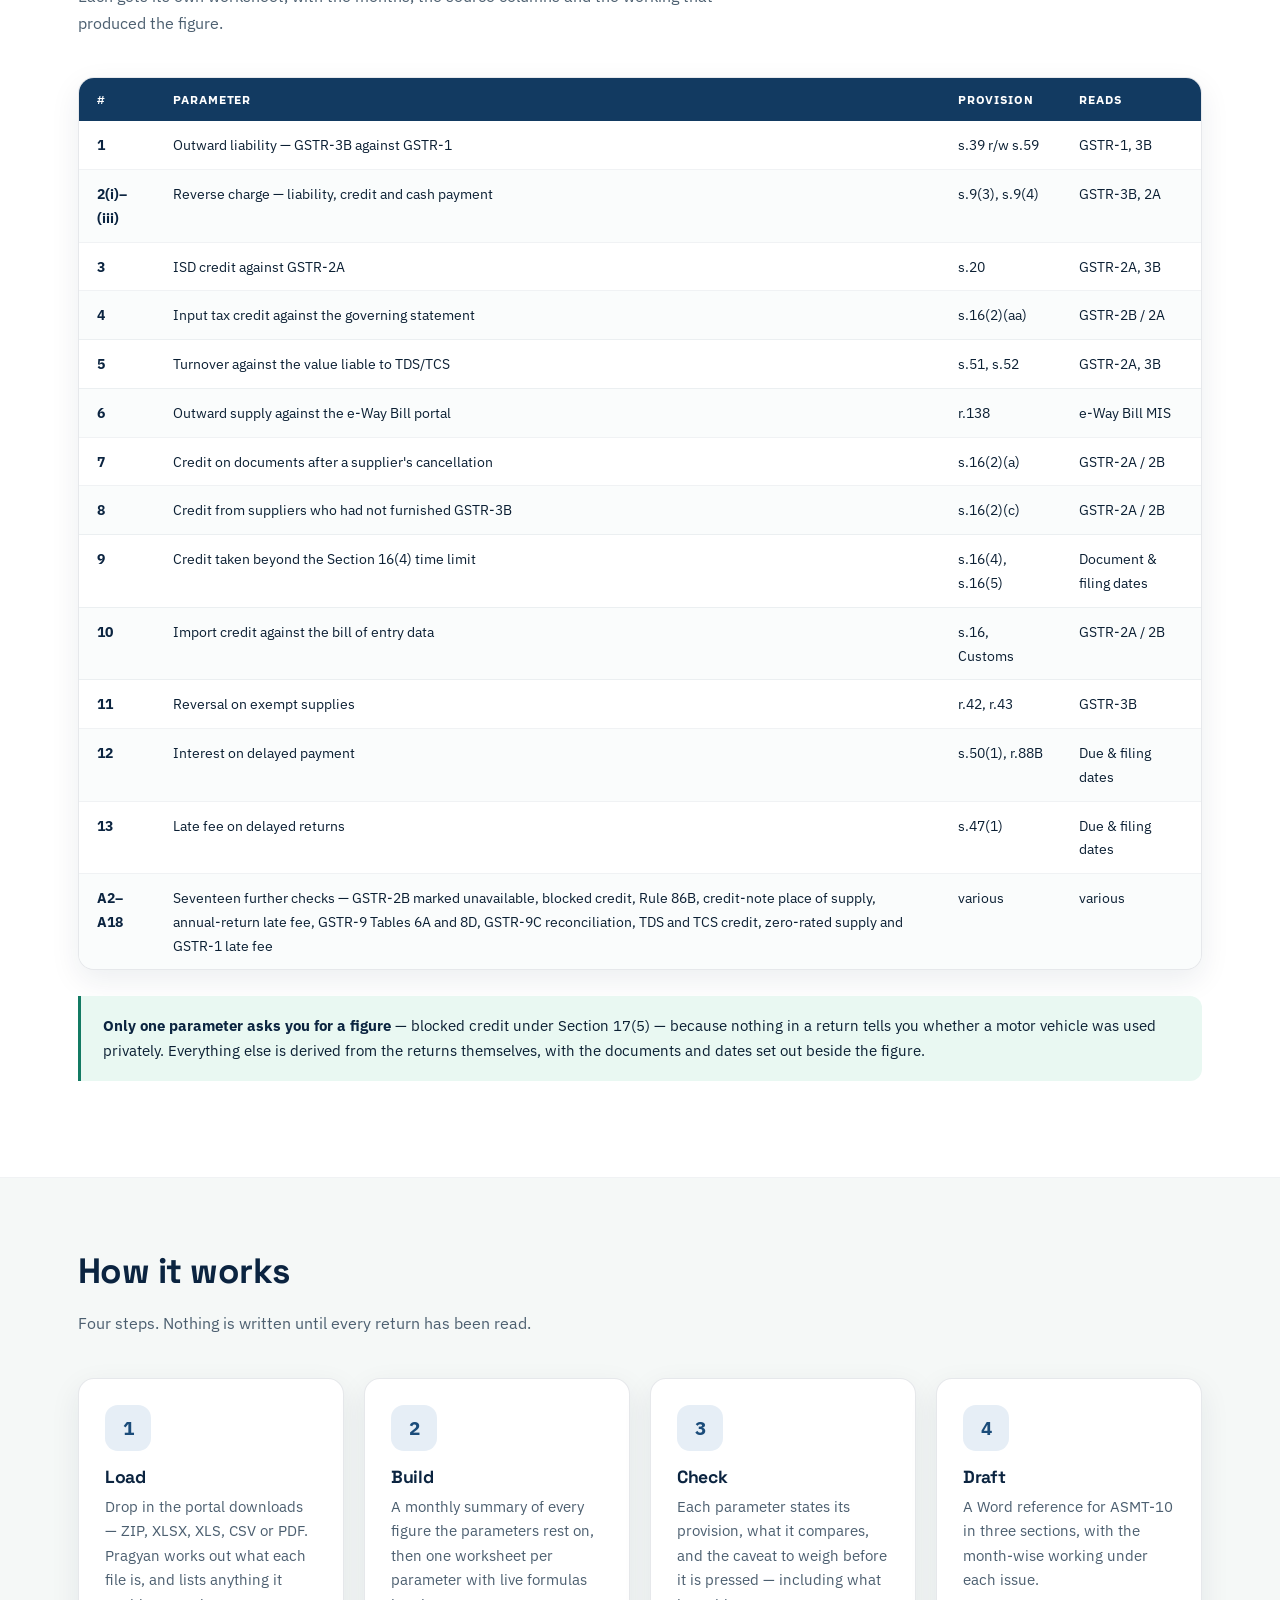
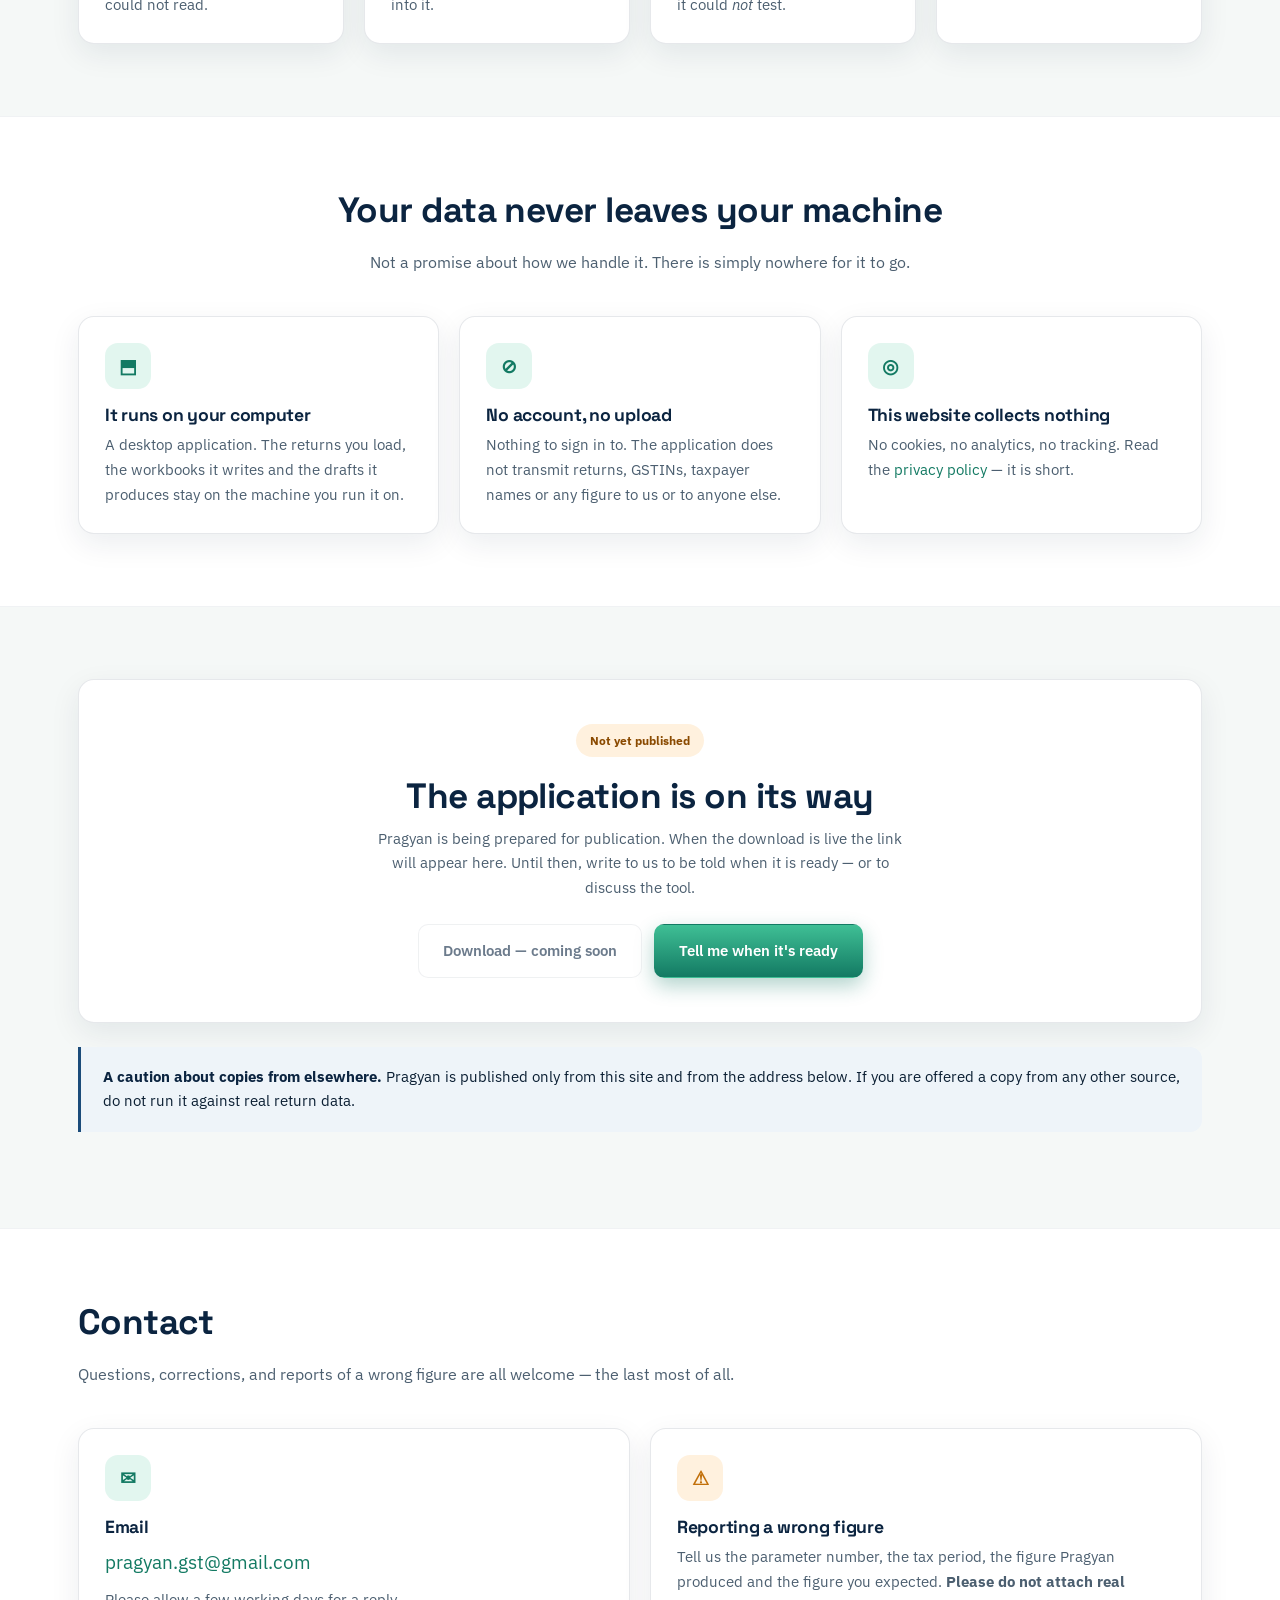
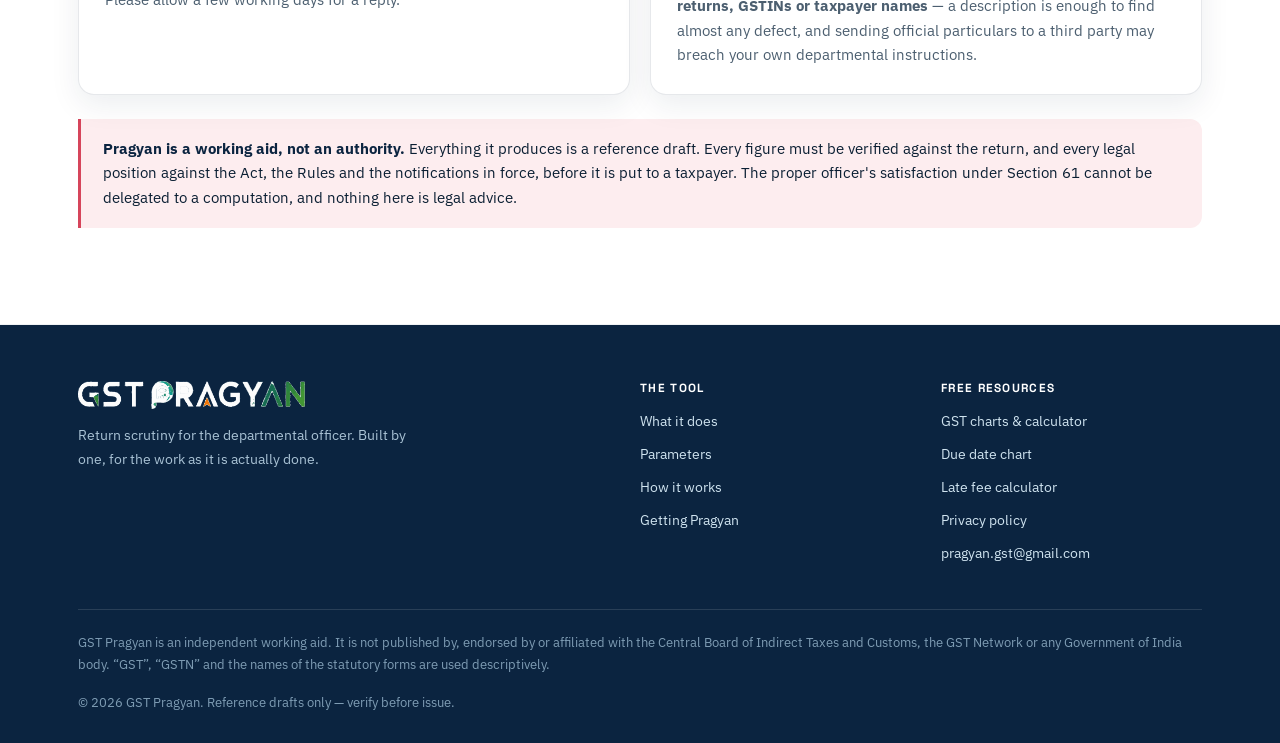
==== commit 31a27364: "Update index.html" ====
--- a/index.html
+++ b/index.html
@@ -346,7 +346,7 @@
     <div class="cols">
       <div>
         <a class="brand" href="index.html">
-          <img src="assets/wordmark-light.png" alt="GST Pragyan" width="210" height="26" class="wm">
+          <img src="wordmark-light.png" alt="GST Pragyan" width="210" height="26" class="wm">
         </a>
         <p style="margin-top:14px;max-width:44ch">
           Return scrutiny for the departmental officer. Built by one, for the work as it is
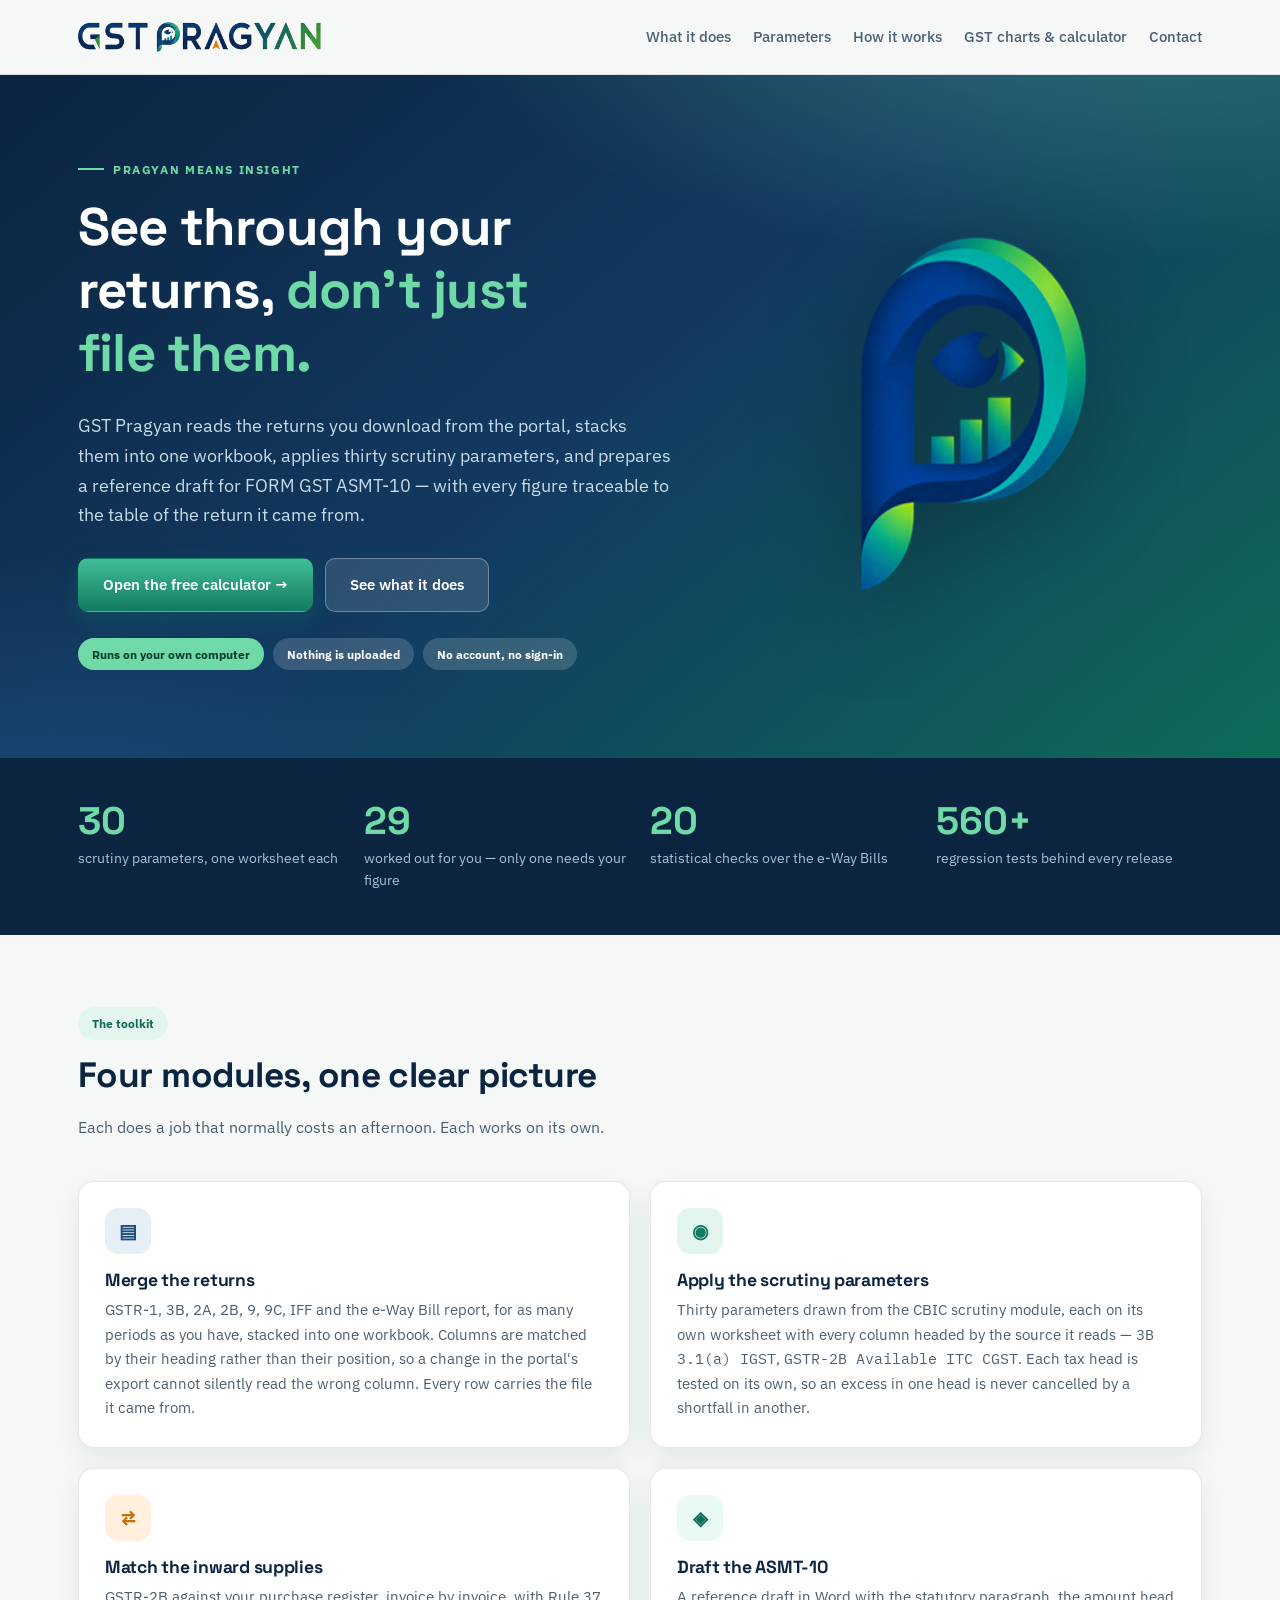
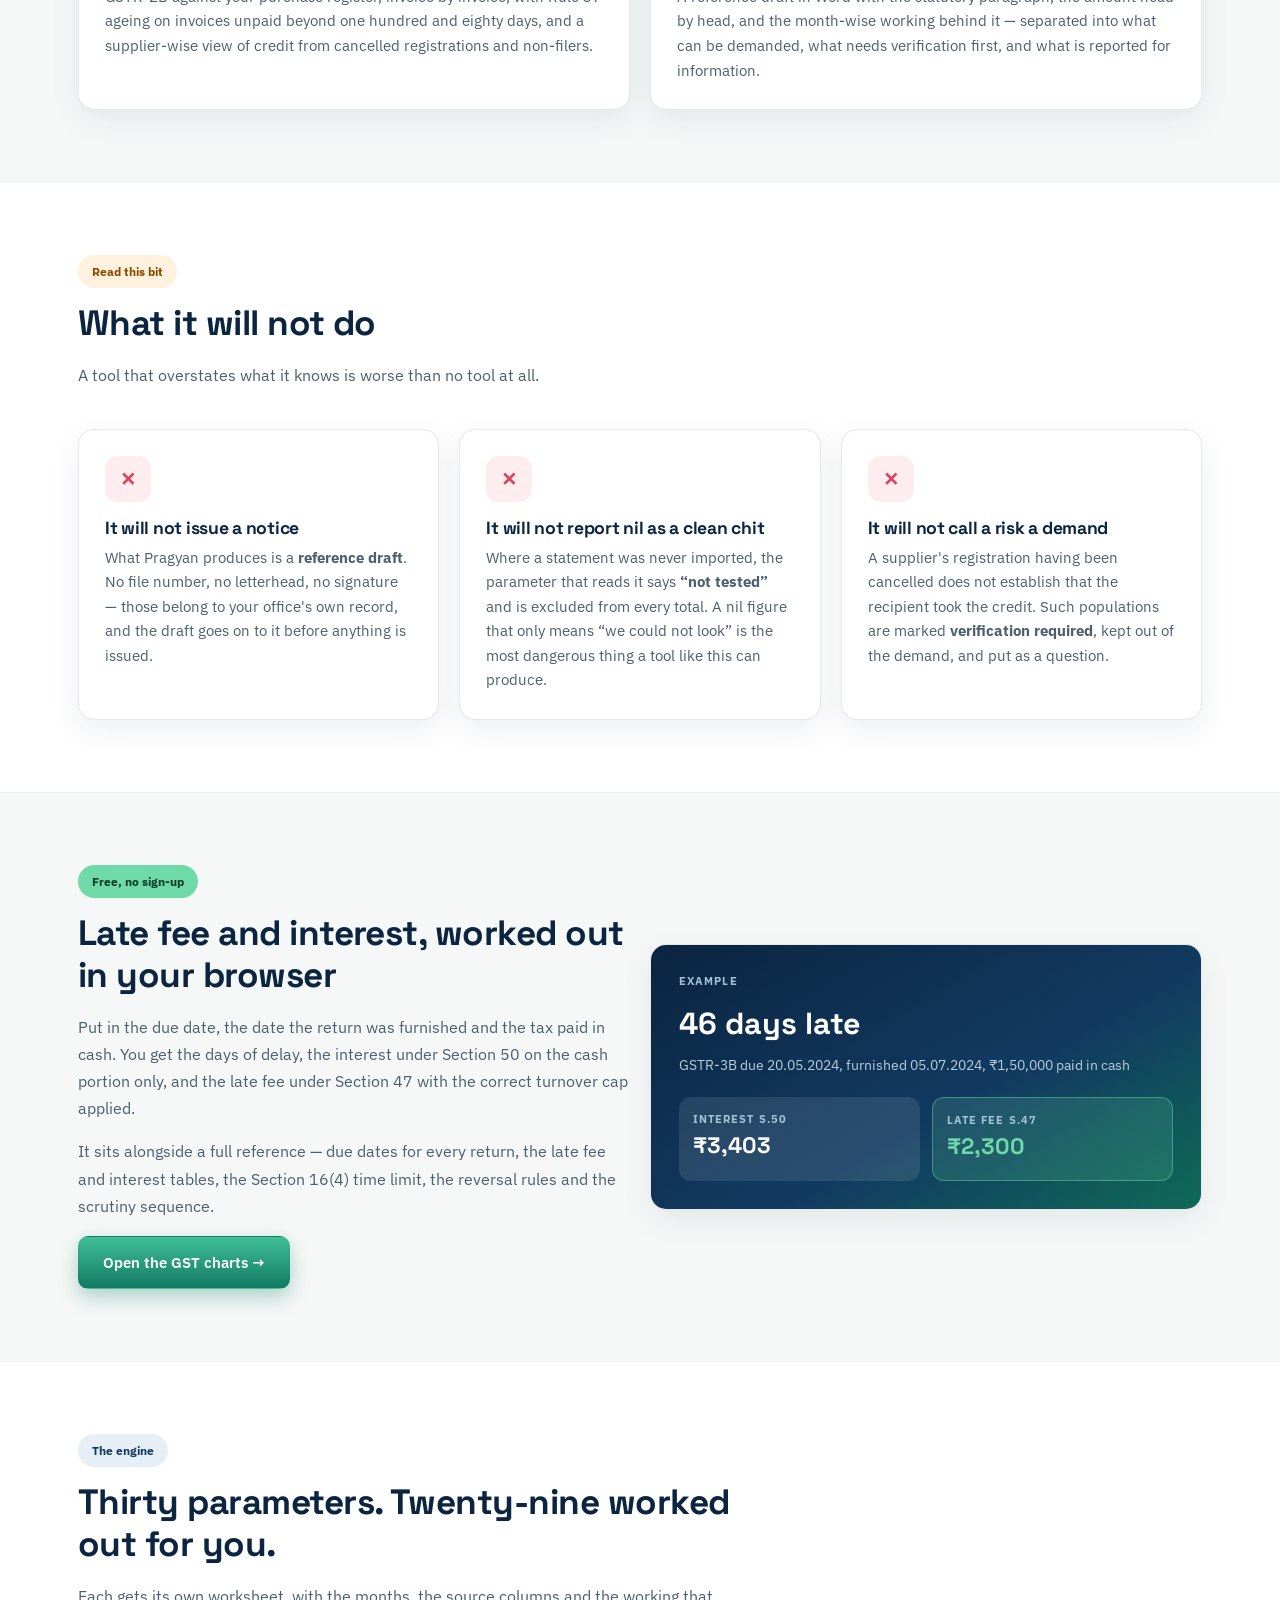
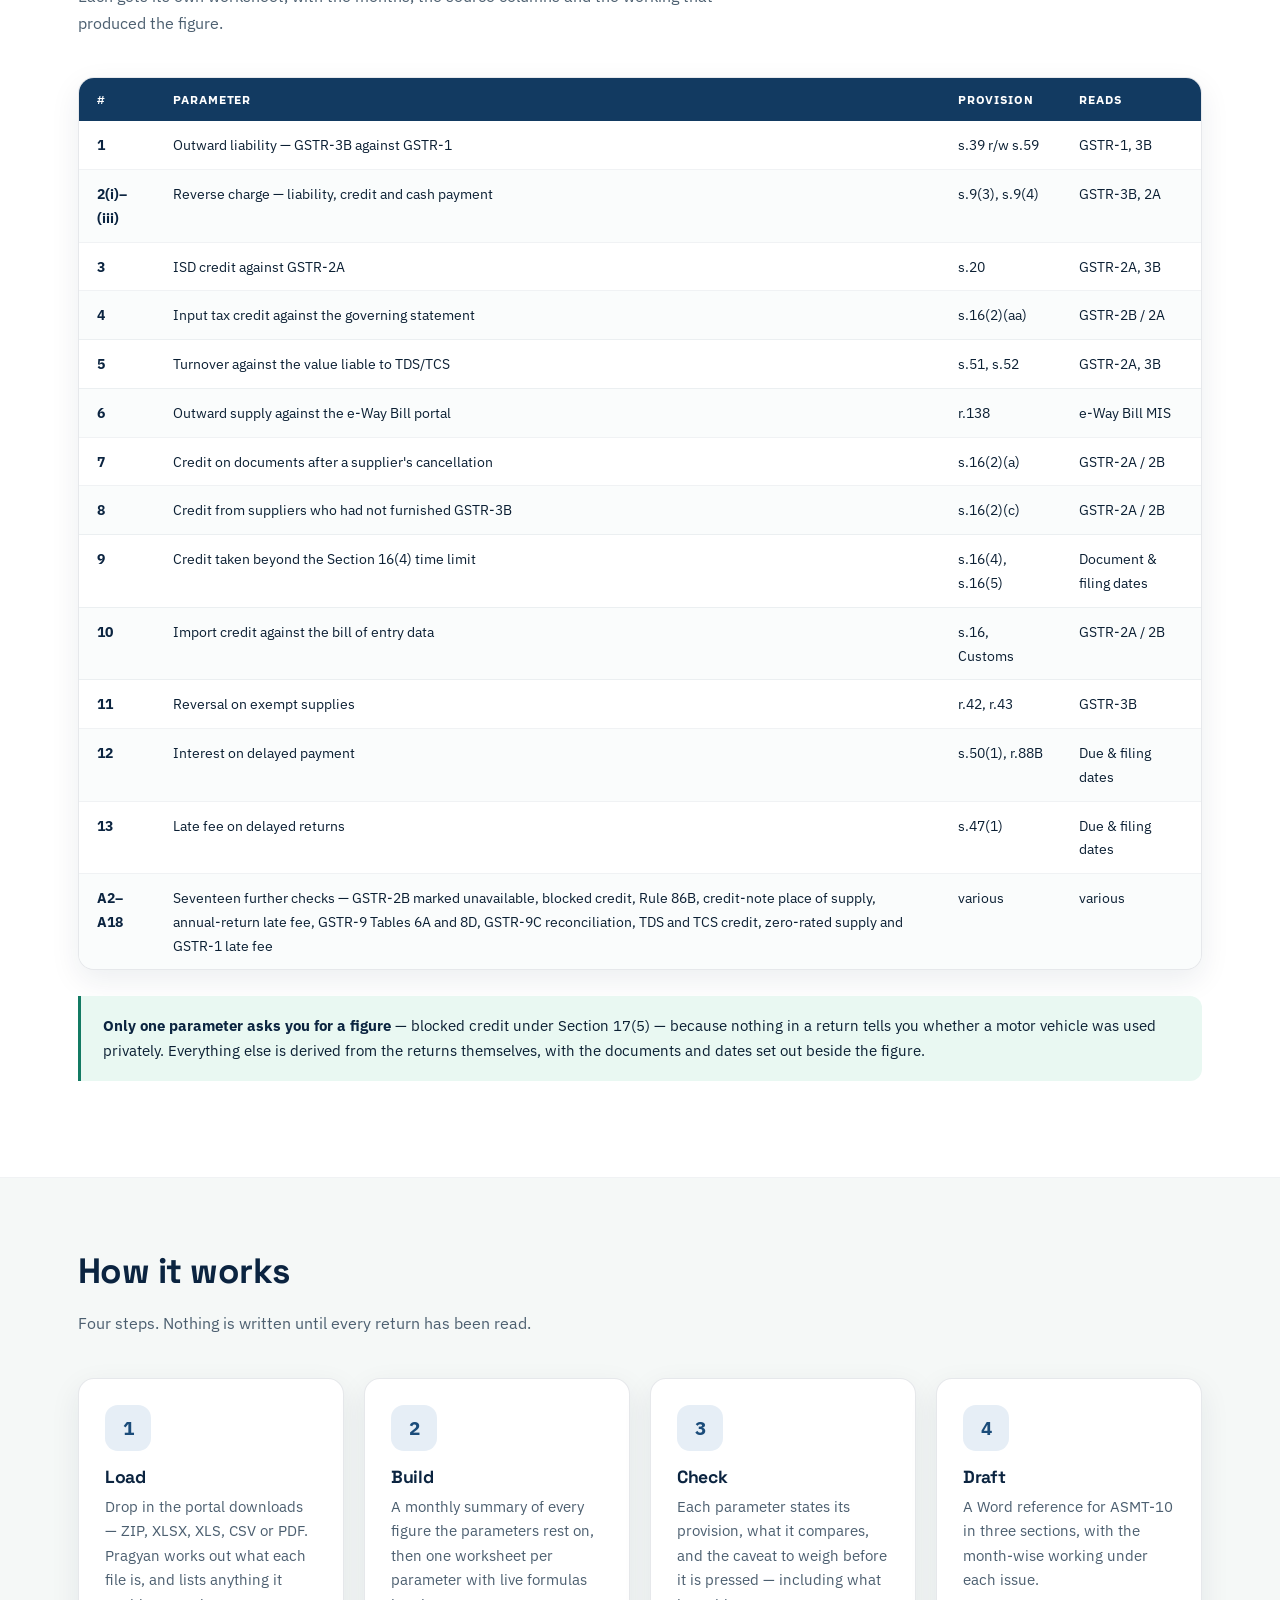
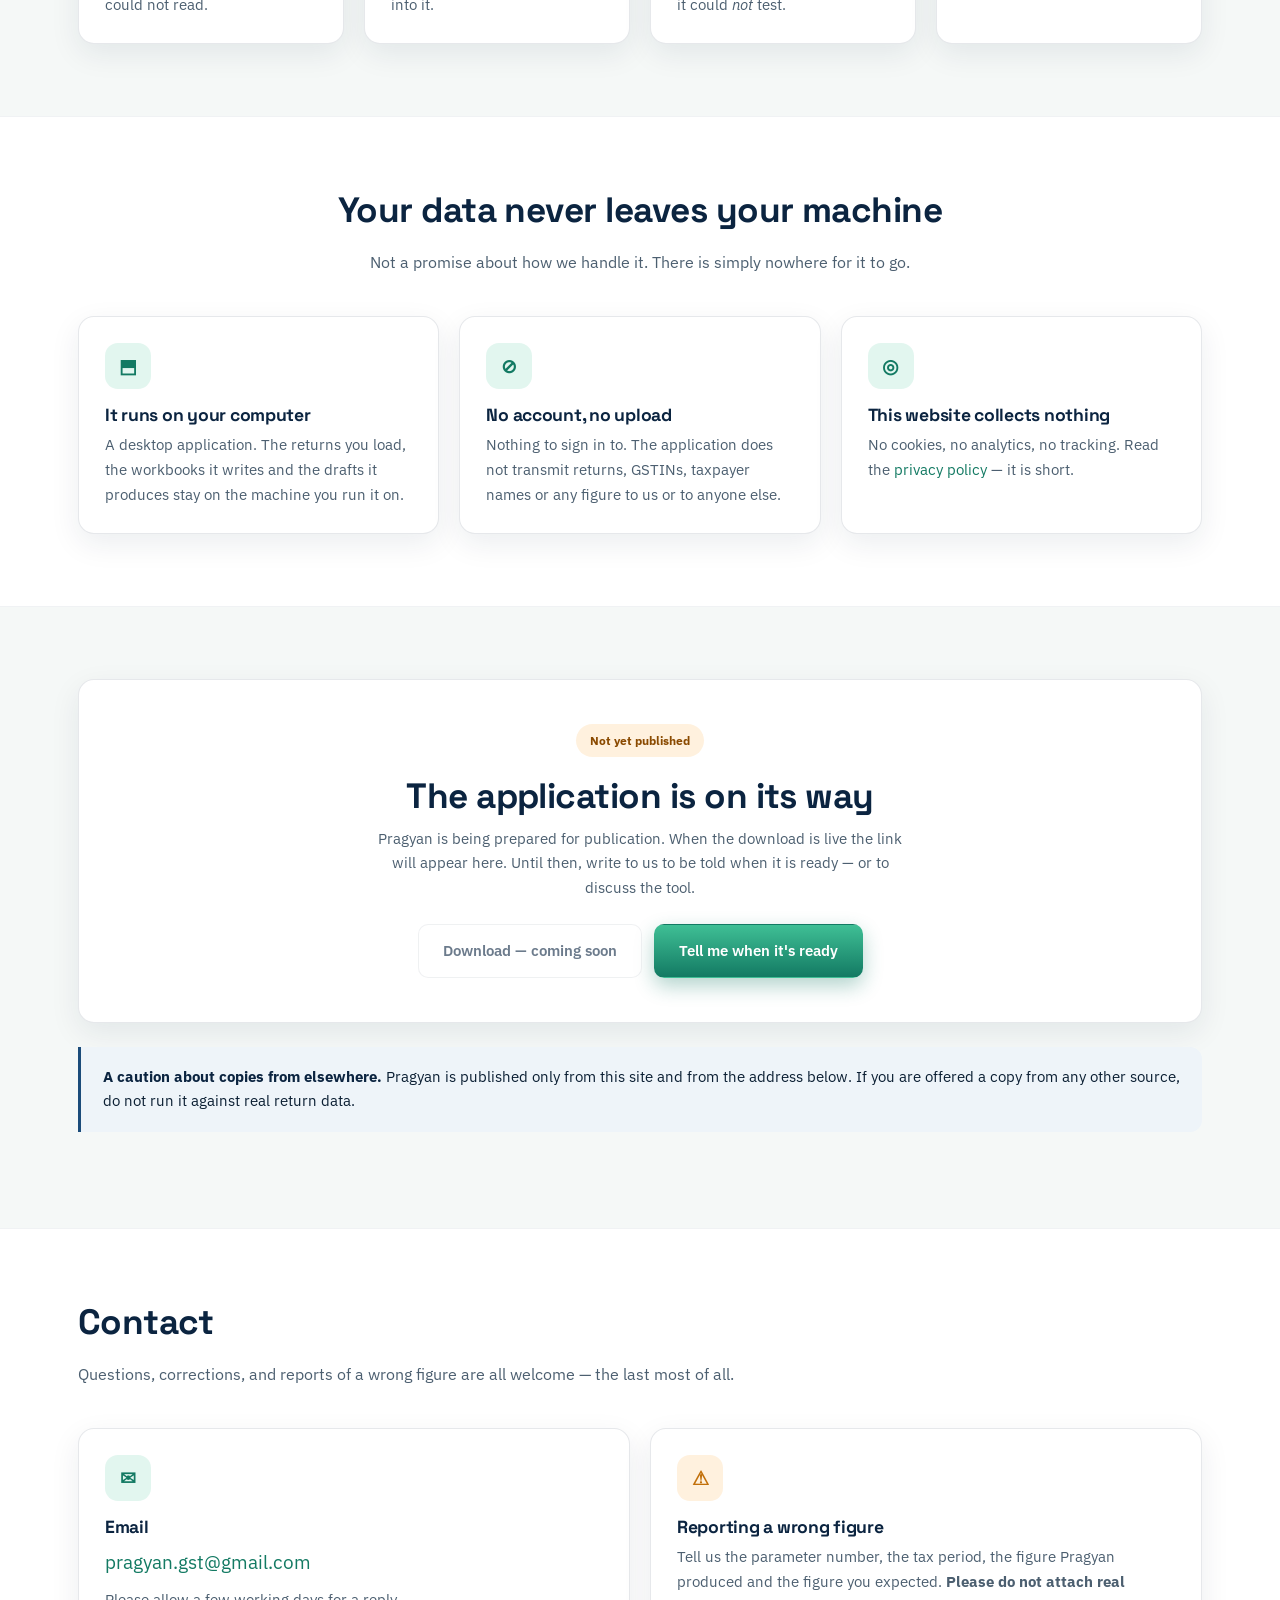
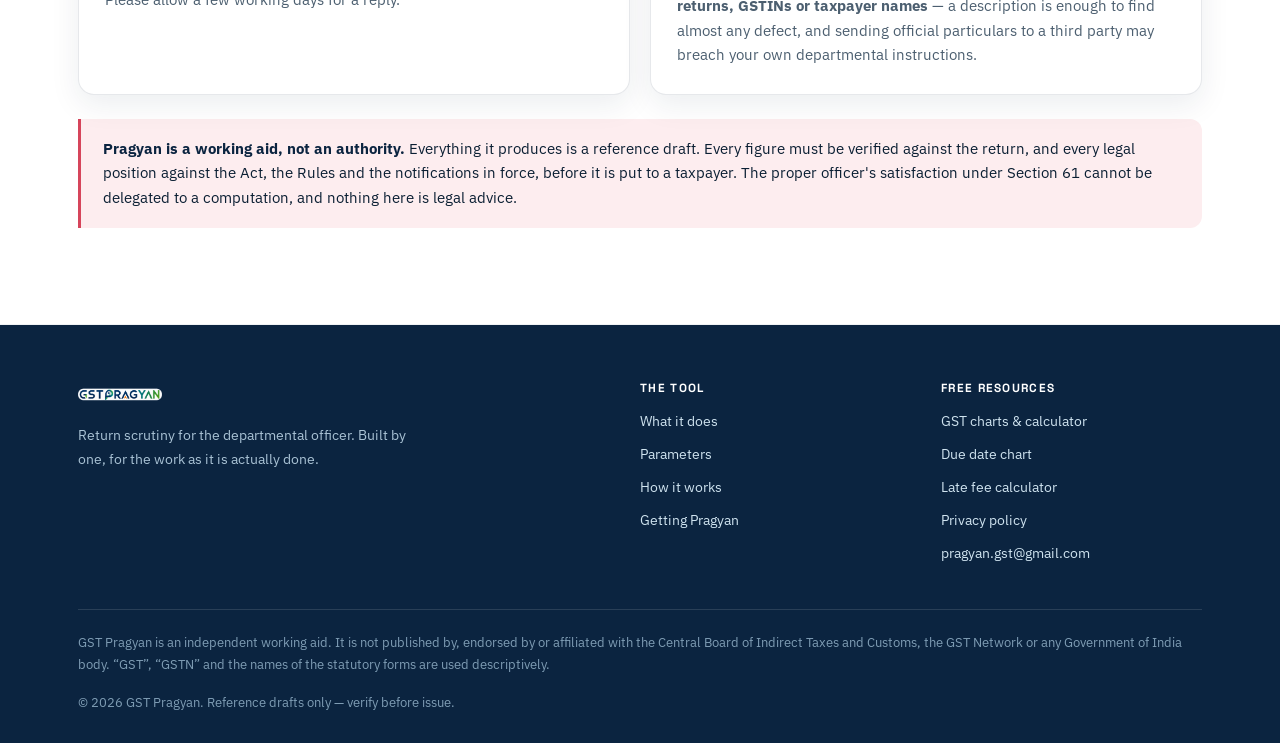
==== commit bd8a38c9: "Update index.html" ====
--- a/index.html
+++ b/index.html
@@ -346,7 +346,7 @@
     <div class="cols">
       <div>
         <a class="brand" href="index.html">
-          <img src="wordmark-light.png" alt="GST Pragyan" width="210" height="26" class="wm">
+          <img src="wordmark-light.png" alt="GST Pragyan" width="840" height="104" class="wm">
         </a>
         <p style="margin-top:14px;max-width:44ch">
           Return scrutiny for the departmental officer. Built by one, for the work as it is
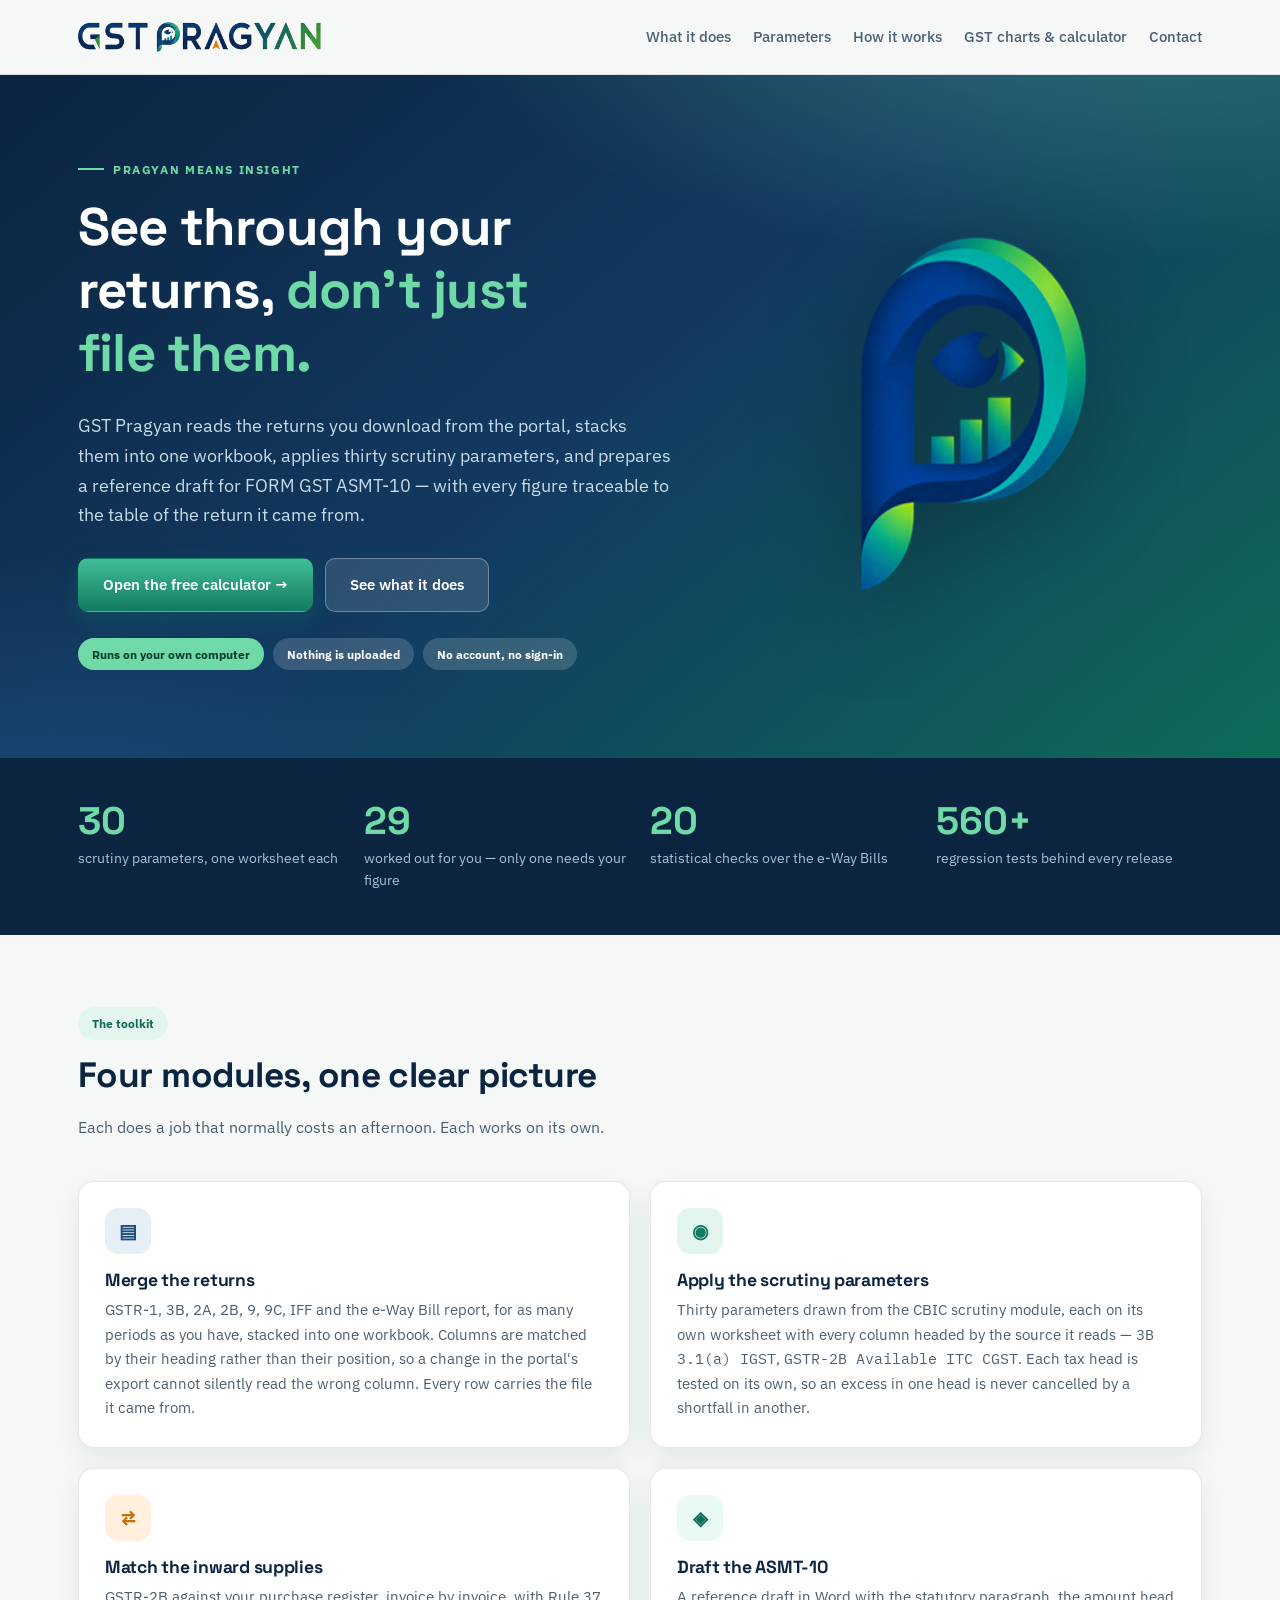
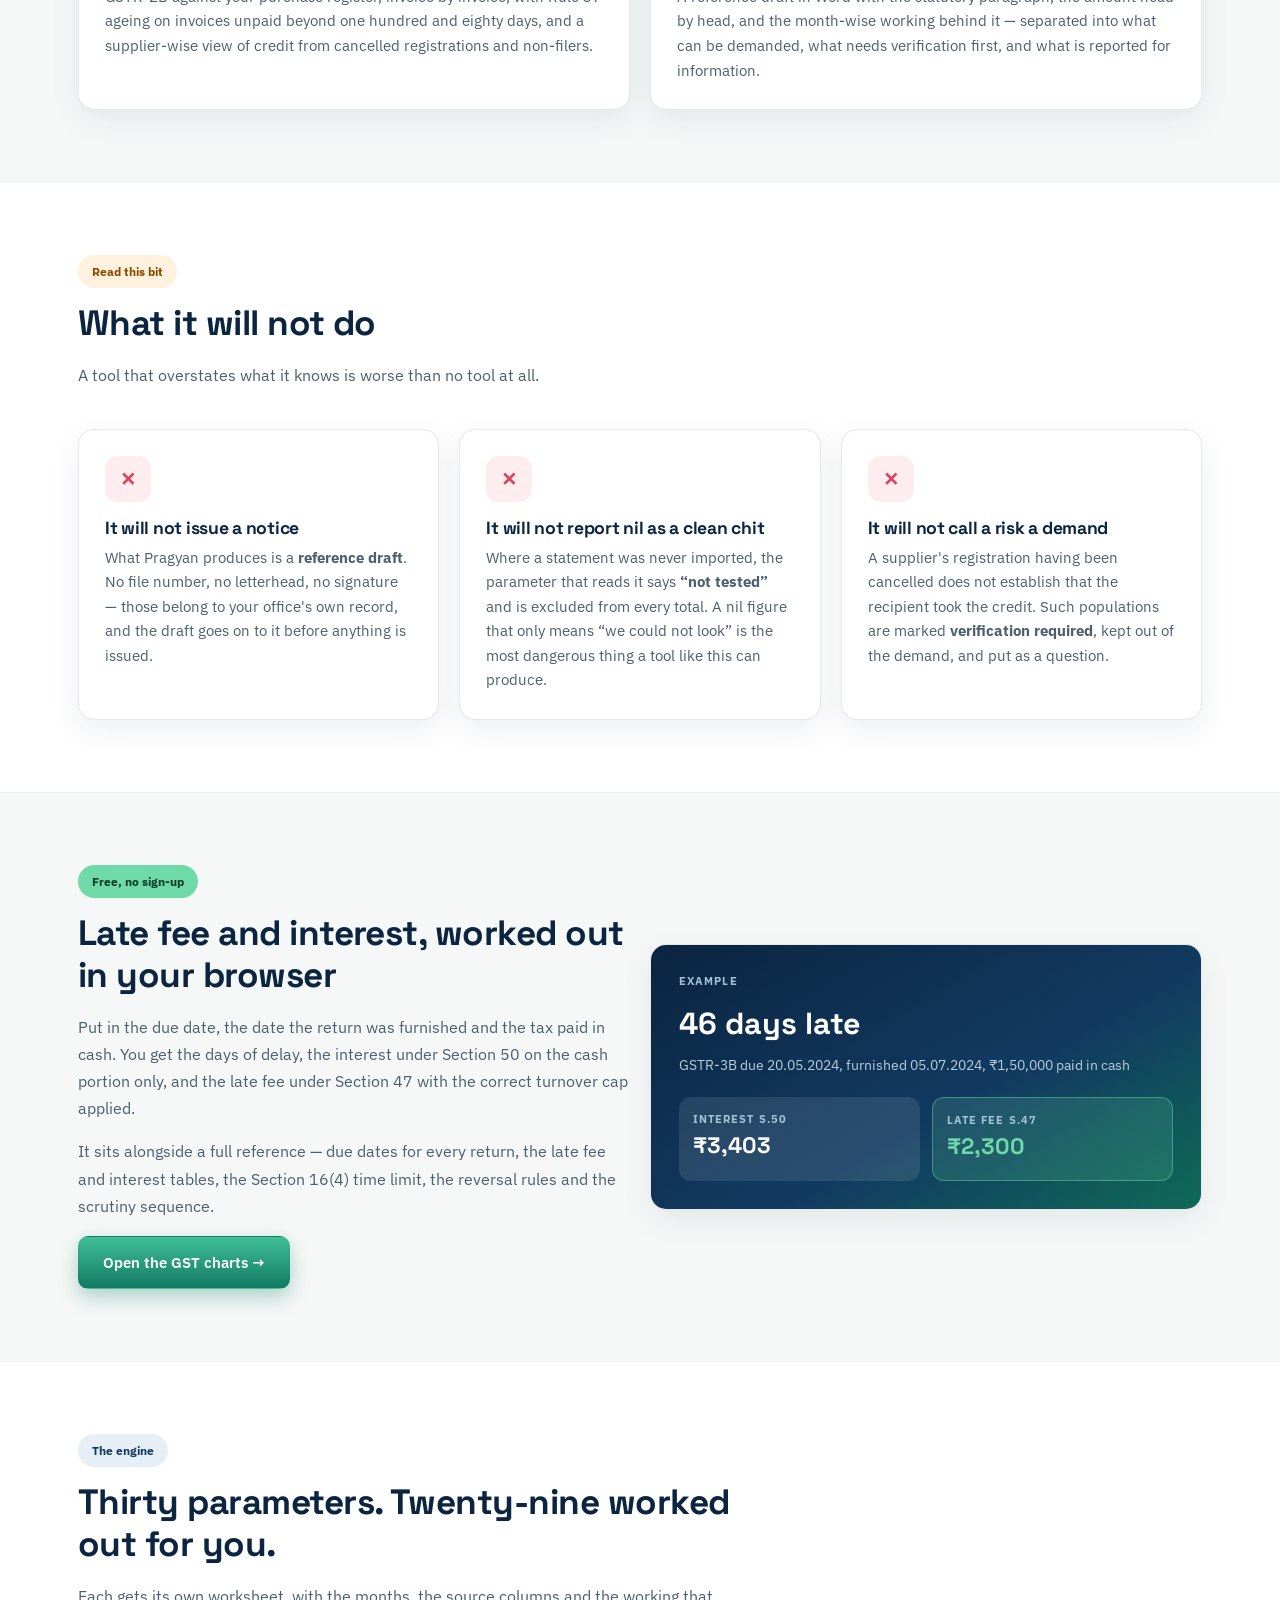
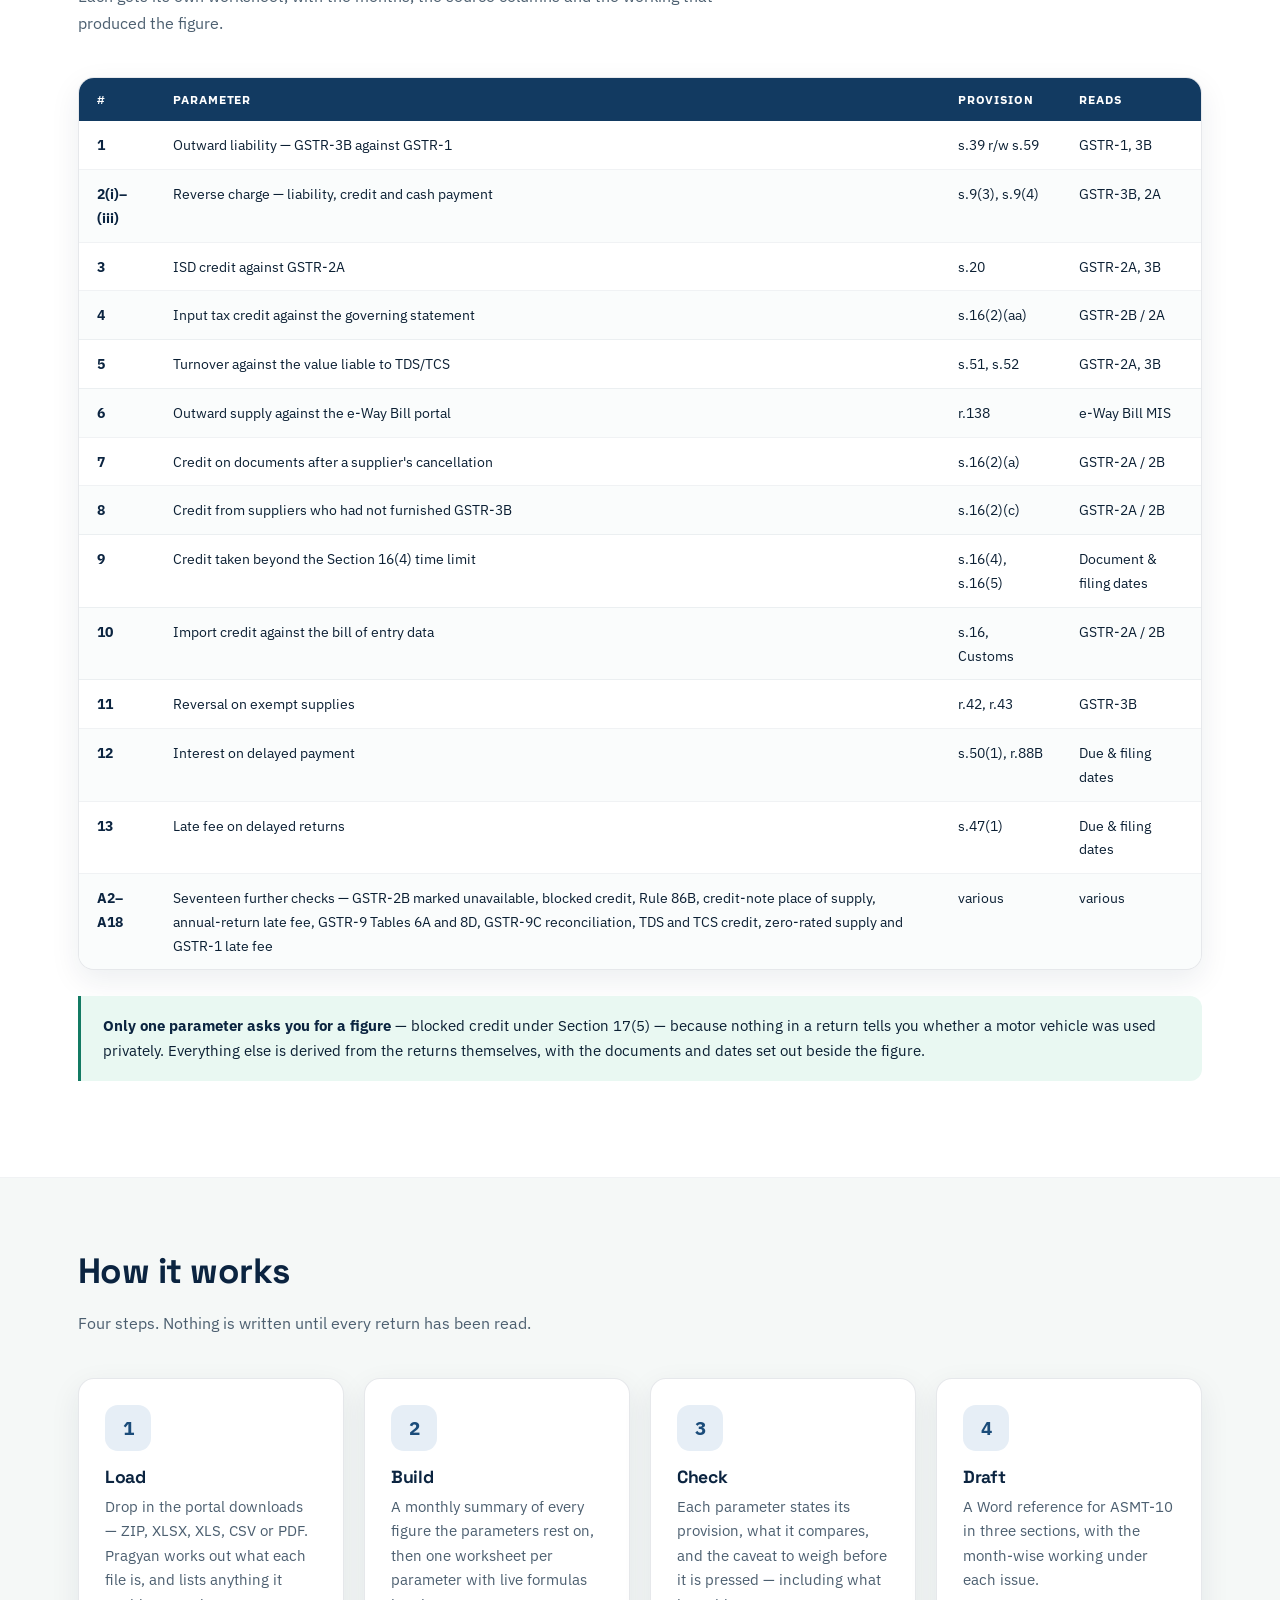
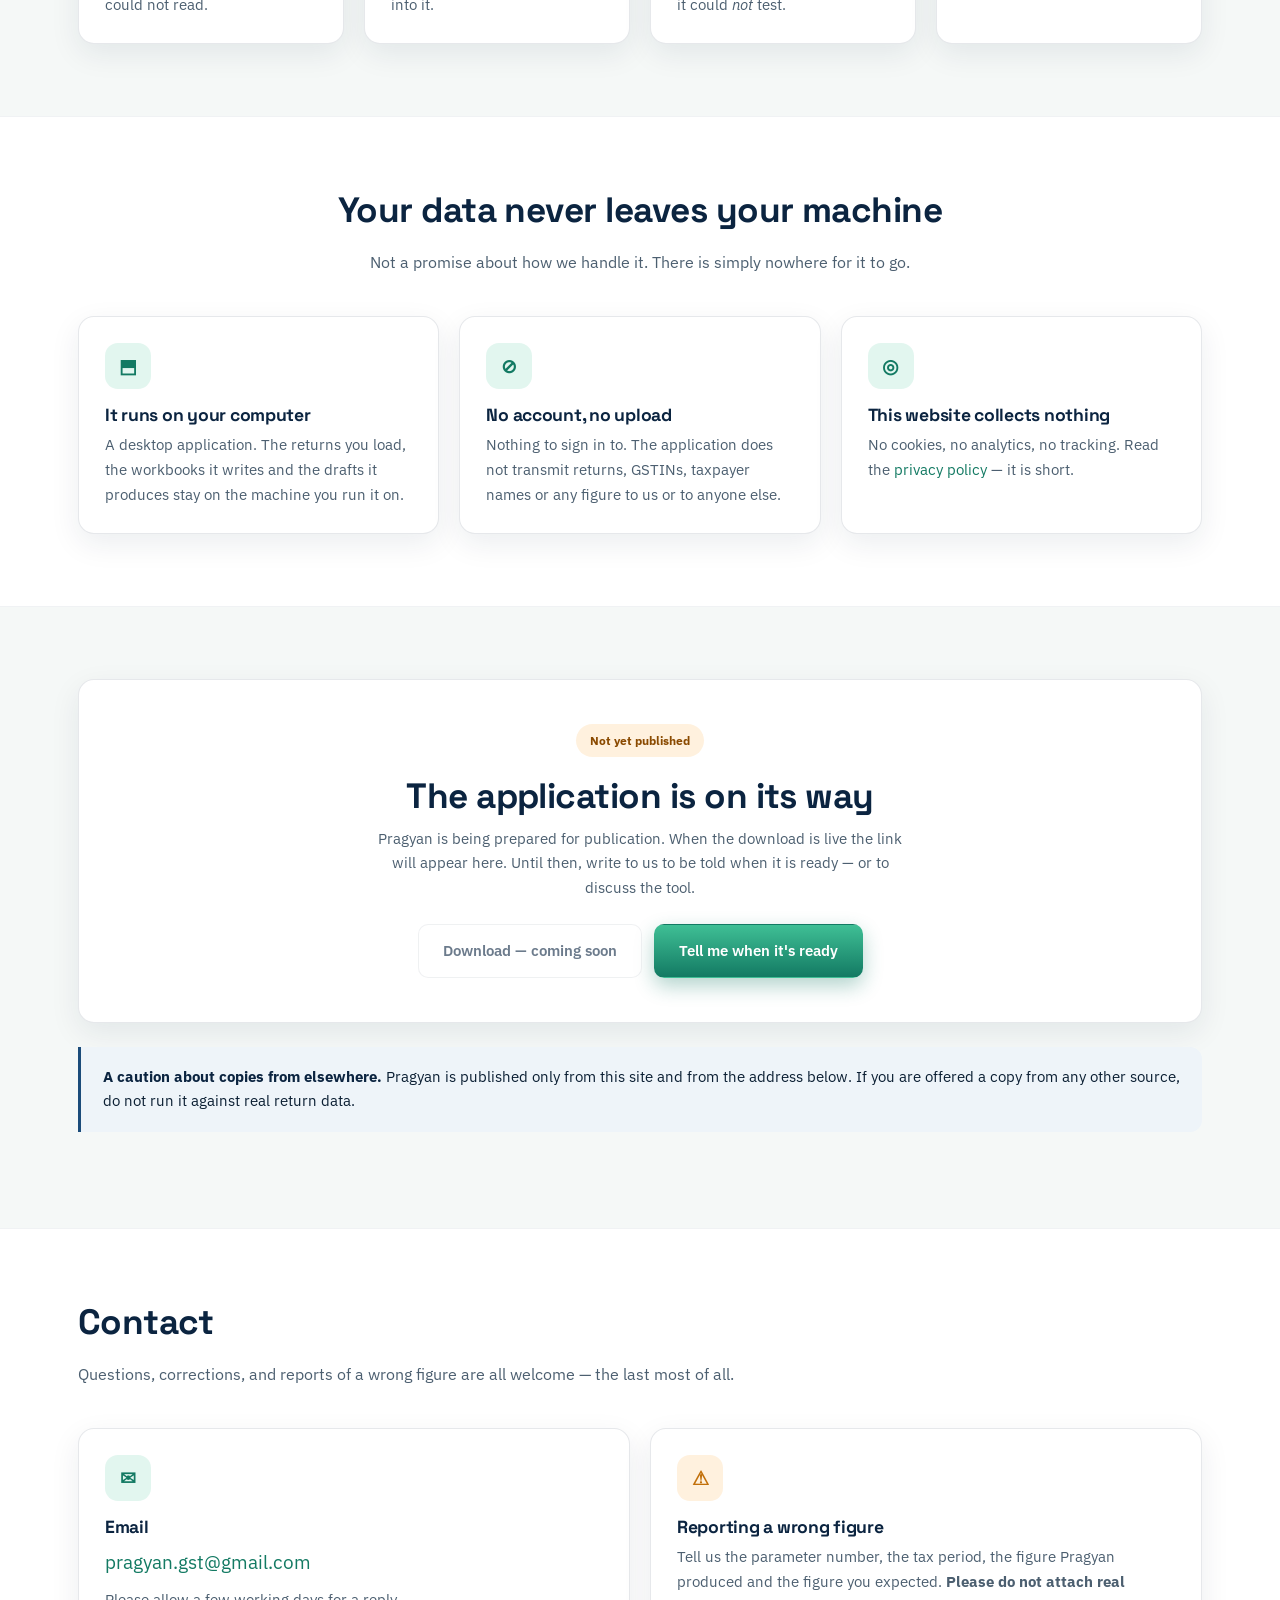
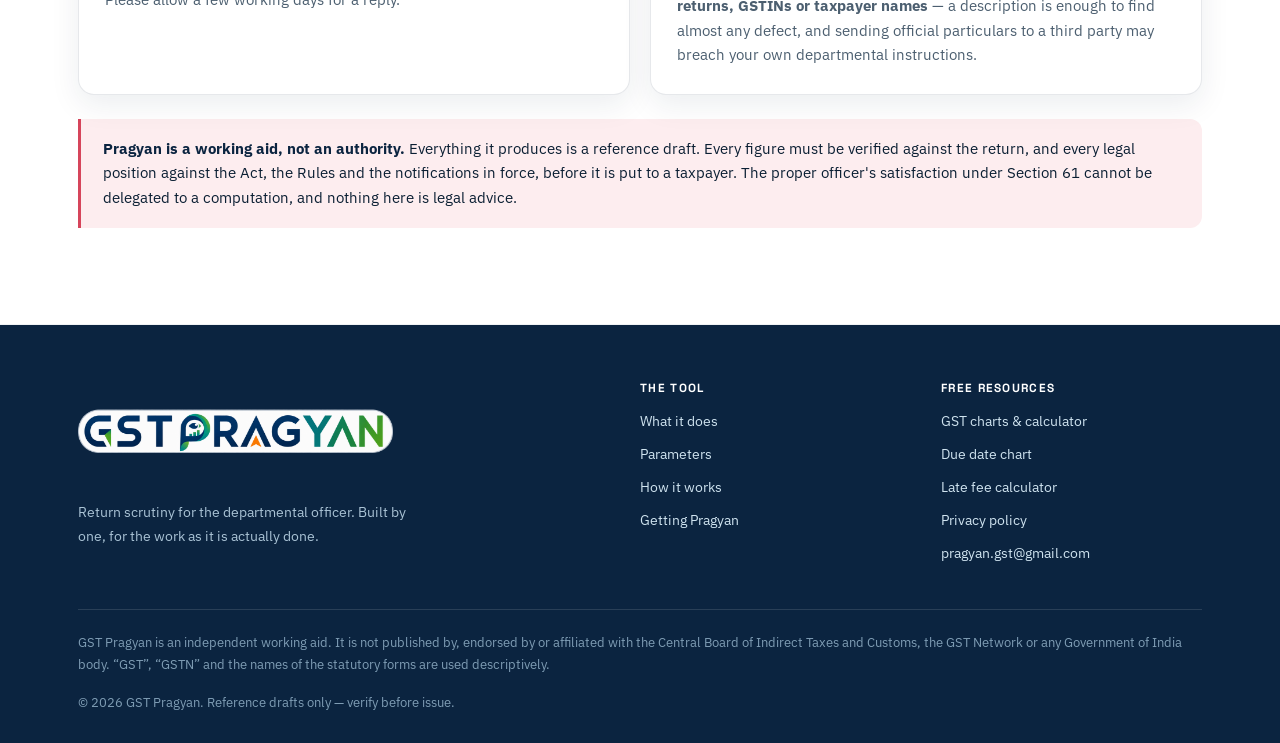
==== commit 410c6bc4: "Update index.html" ====
--- a/index.html
+++ b/index.html
@@ -346,7 +346,7 @@
     <div class="cols">
       <div>
         <a class="brand" href="index.html">
-          <img src="wordmark-light.png" alt="GST Pragyan" width="840" height="104" class="wm">
+          <img src="wordmark-light.png" alt="GST Pragyan" style="width: 315px; height: auto; max-width: 100%;" class="wm">
         </a>
         <p style="margin-top:14px;max-width:44ch">
           Return scrutiny for the departmental officer. Built by one, for the work as it is
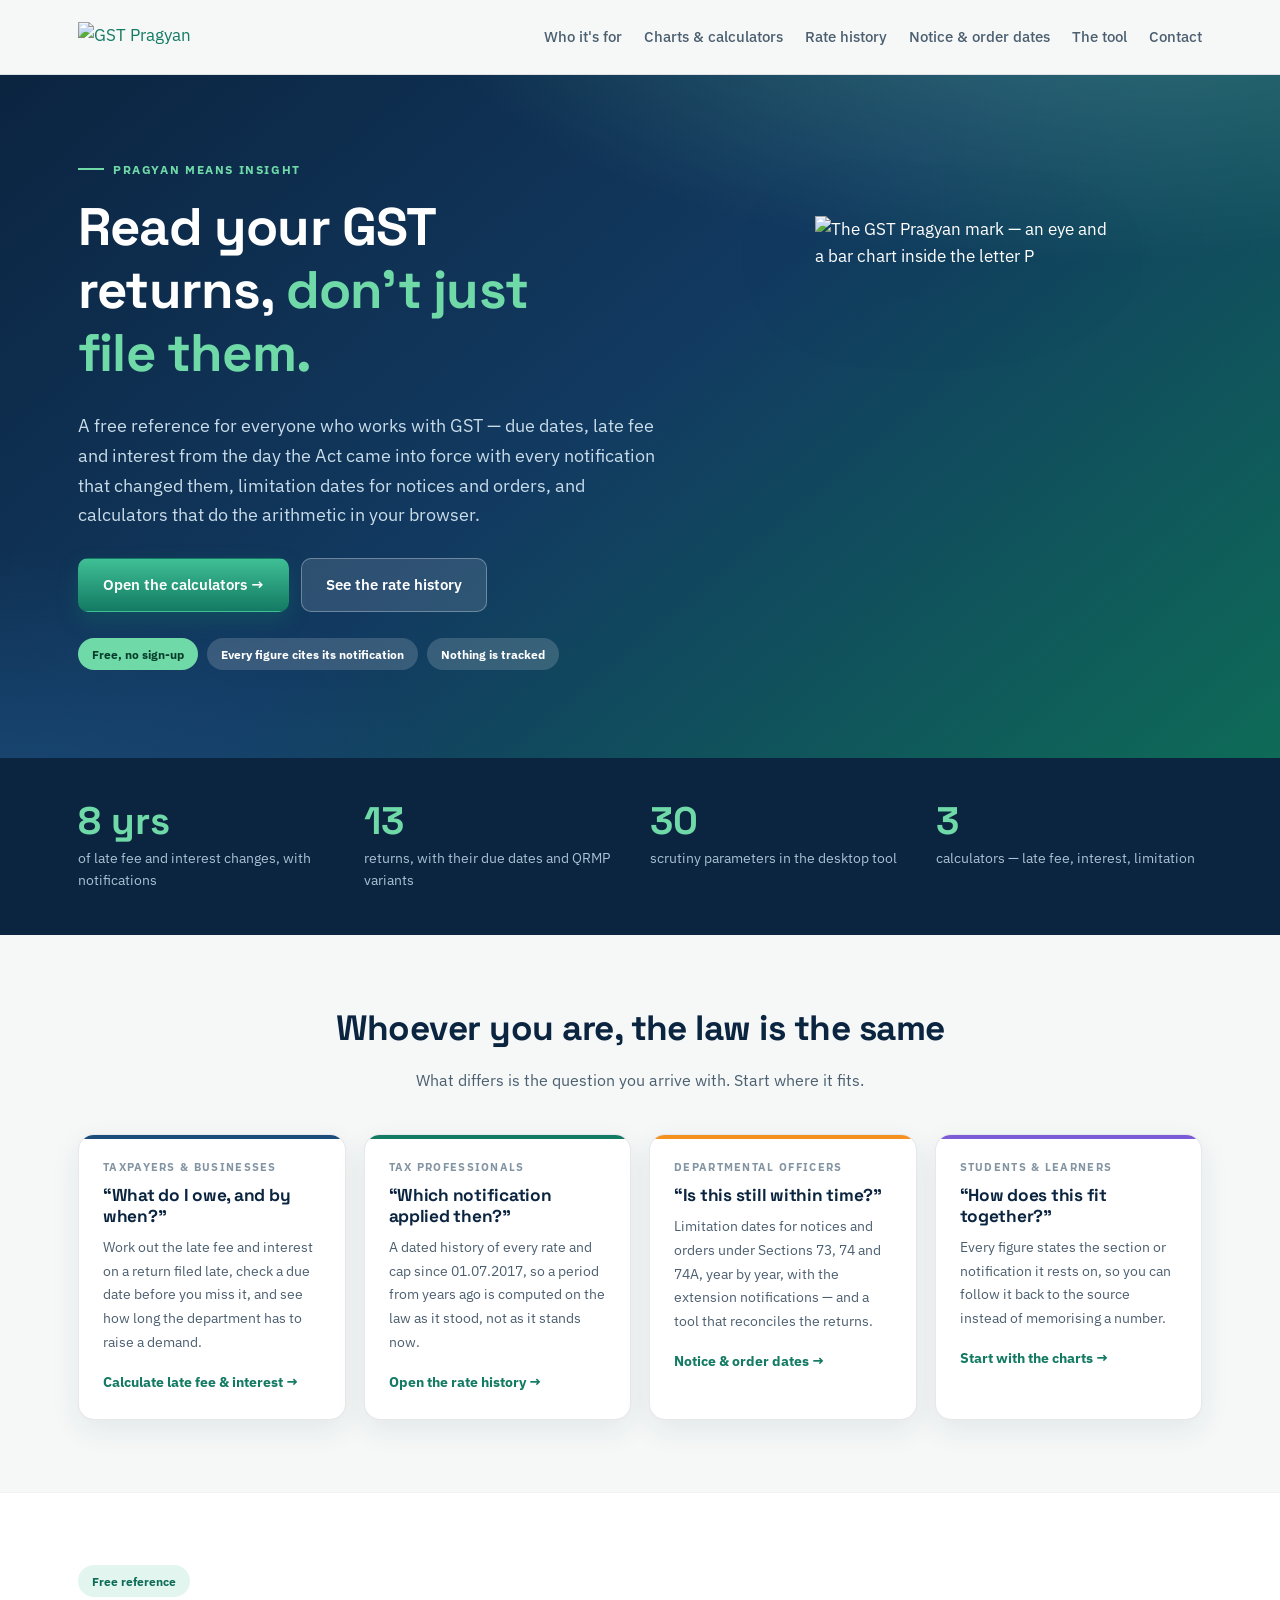
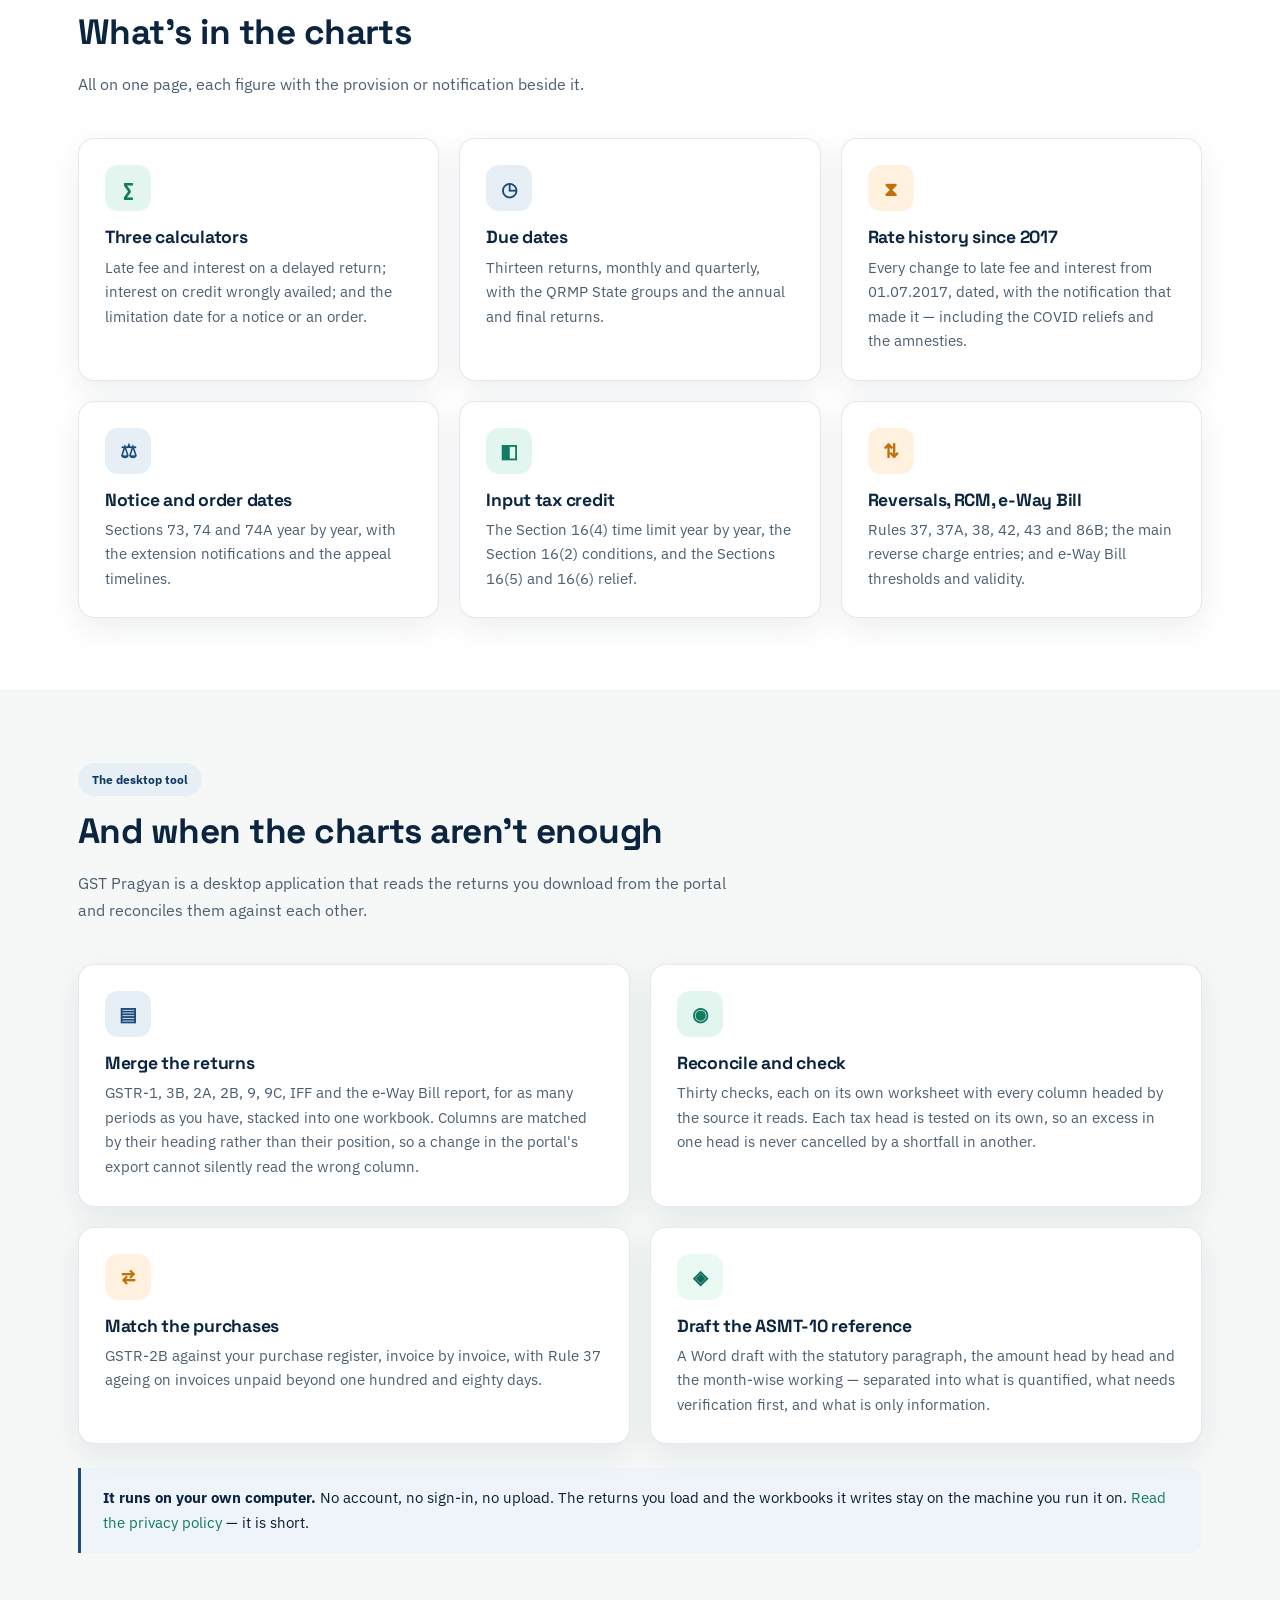
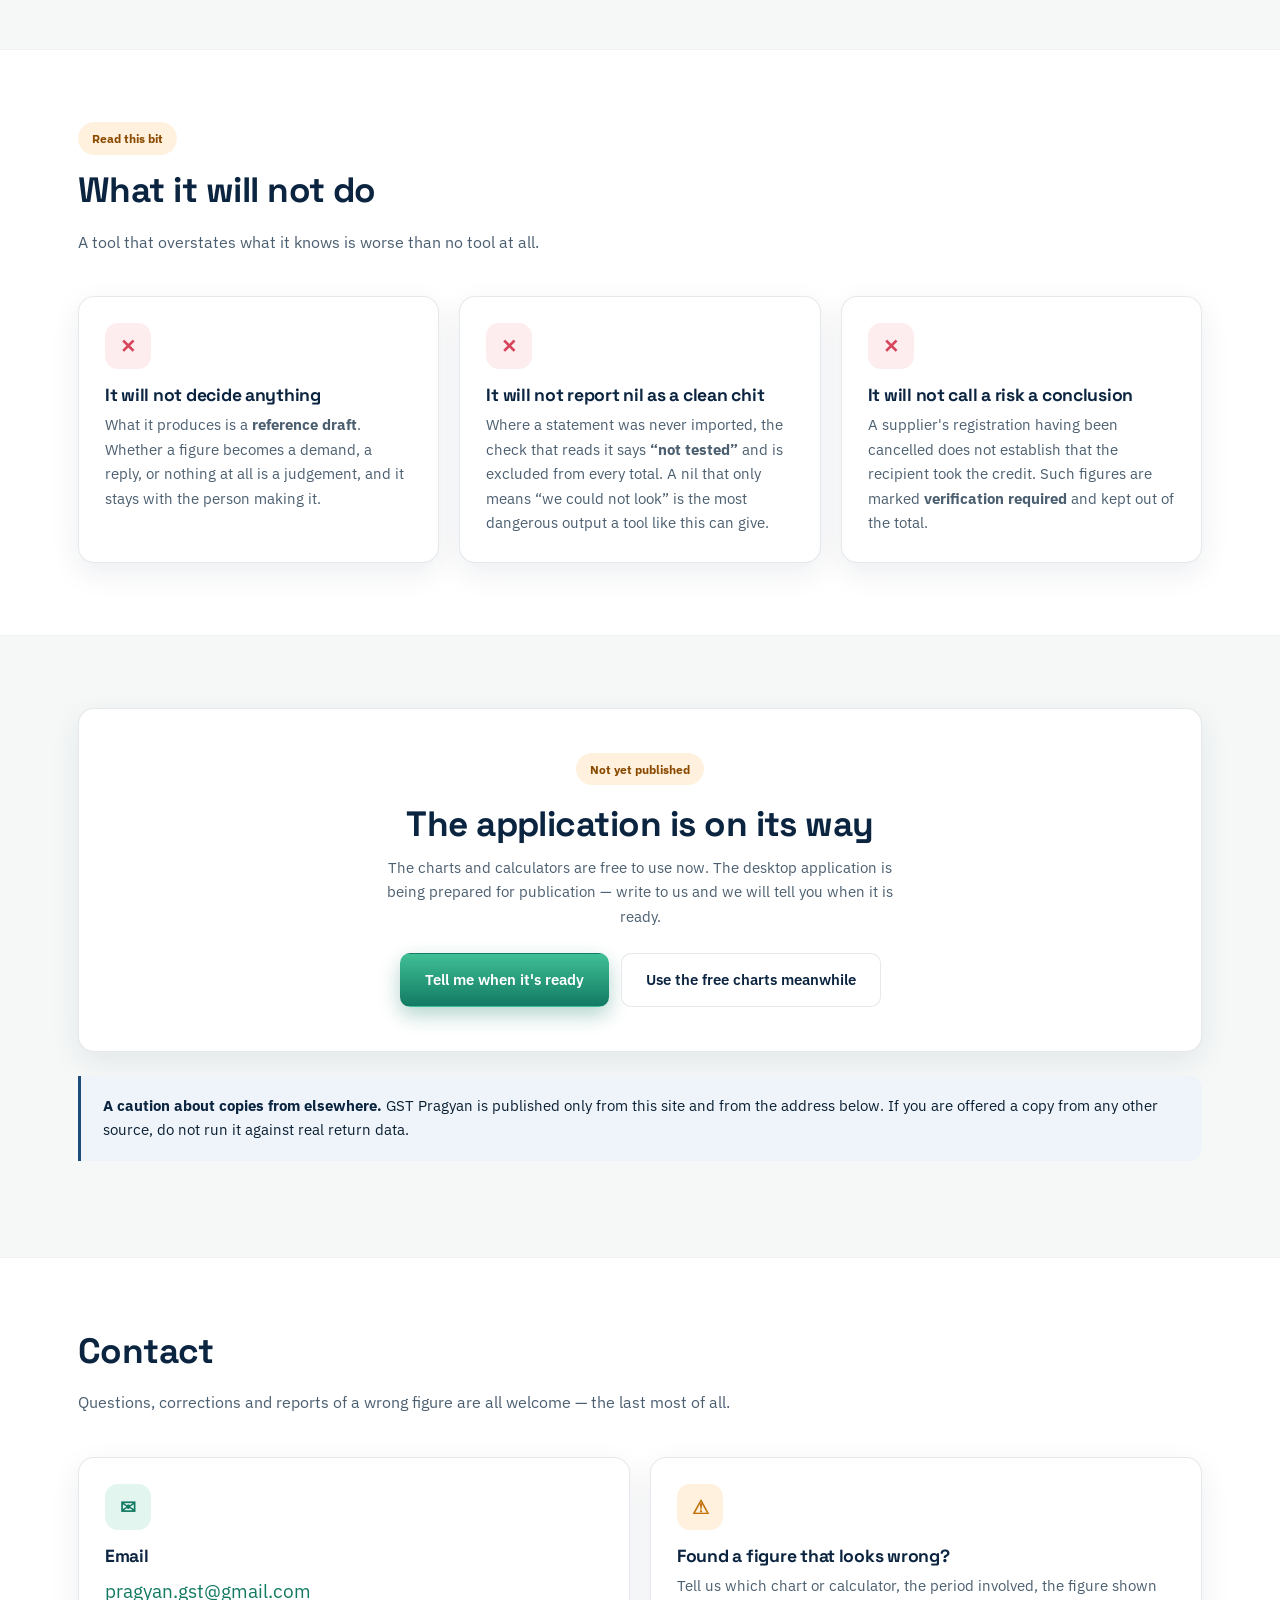
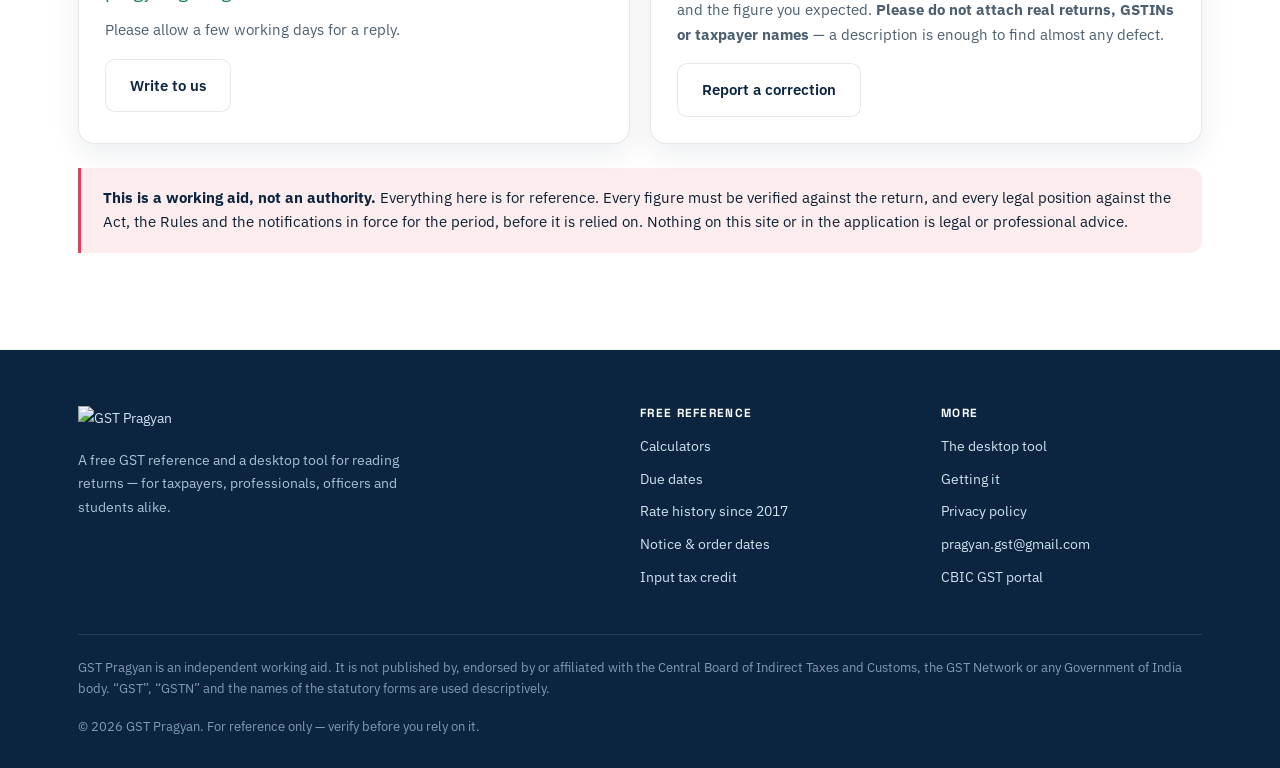
==== commit 3ebad412: "Add files via upload" ====
--- a/index.html
+++ b/index.html
@@ -3,19 +3,19 @@
 <head>
 <meta charset="utf-8">
 <meta name="viewport" content="width=device-width, initial-scale=1">
-<title>GST Pragyan — see through your returns, don't just file them</title>
-<meta name="description" content="GST Pragyan reads the returns you download from the GST portal, applies thirty scrutiny parameters and prepares a reference draft for FORM GST ASMT-10. Free GST due date, late fee and interest reference with a calculator.">
-<meta property="og:title" content="GST Pragyan — see through your returns">
-<meta property="og:description" content="Thirty scrutiny parameters, one worksheet each, and a reference draft for ASMT-10. Runs on your own computer.">
+<title>GST Pragyan — read your GST returns, don't just file them</title>
+<meta name="description" content="Free GST reference and calculators: due dates, late fee and interest from 01.07.2017 with every notification, limitation dates for notices and orders, and a desktop tool that reconciles GSTR-1, 3B, 2A and 2B.">
+<meta property="og:title" content="GST Pragyan — read your GST returns">
+<meta property="og:description" content="Free GST charts and calculators, and a desktop tool that reconciles the returns and prepares an ASMT-10 reference.">
 <meta property="og:type" content="website">
-<meta property="og:image" content="og.jpg">
+<meta property="og:image" content="assets/og.jpg">
 <meta name="theme-color" content="#0B2440">
 <link rel="preconnect" href="https://fonts.googleapis.com">
 <link rel="preconnect" href="https://fonts.gstatic.com" crossorigin>
 <link href="https://fonts.googleapis.com/css2?family=Space+Grotesk:wght@500;600;700&family=IBM+Plex+Sans:wght@400;500;600;700&family=IBM+Plex+Mono:wght@500&display=swap" rel="stylesheet">
 <link rel="stylesheet" href="style.css">
-<link rel="icon" type="image/png" href="mark-64.png">
-<link rel="apple-touch-icon" href="mark.png">
+<link rel="icon" type="image/png" href="assets/mark-64.png">
+<link rel="apple-touch-icon" href="assets/mark.png">
 </head>
 <body>
 <a class="skip" href="#main">Skip to content</a>
@@ -23,13 +23,14 @@
 <header class="site">
   <div class="wrap nav">
     <a class="brand" href="index.html">
-      <img src="wordmark.png" alt="GST Pragyan" width="215" height="27" class="wm">
+      <img src="assets/wordmark.png" alt="GST Pragyan" width="215" height="27" class="wm">
     </a>
     <nav>
-      <a href="#what">What it does</a>
-      <a href="#parameters">Parameters</a>
-      <a href="#how">How it works</a>
-      <a href="compliance.html">GST charts &amp; calculator</a>
+      <a href="#who">Who it's for</a>
+      <a href="compliance.html">Charts &amp; calculators</a>
+      <a href="compliance.html#history">Rate history</a>
+      <a href="compliance.html#limitation">Notice &amp; order dates</a>
+      <a href="#tool">The tool</a>
       <a href="#contact">Contact</a>
     </nav>
   </div>
@@ -42,25 +43,25 @@
     <div class="hero-grid">
       <div>
         <span class="eyebrow">Pragyan means insight</span>
-        <h1>See through your returns, <em>don't just file them.</em></h1>
+        <h1>Read your GST returns, <em>don't just file them.</em></h1>
         <p class="lede">
-          GST Pragyan reads the returns you download from the portal, stacks them into one
-          workbook, applies thirty scrutiny parameters, and prepares a reference draft for
-          FORM GST ASMT-10 — with every figure traceable to the table of the return it
-          came from.
+          A free reference for everyone who works with GST — due dates, late fee and
+          interest from the day the Act came into force with every notification that
+          changed them, limitation dates for notices and orders, and calculators that do
+          the arithmetic in your browser.
         </p>
         <div class="cta-row">
-          <a class="btn btn-primary" href="compliance.html">Open the free calculator →</a>
-          <a class="btn btn-glass" href="#what">See what it does</a>
+          <a class="btn btn-primary" href="compliance.html#calc">Open the calculators →</a>
+          <a class="btn btn-glass" href="compliance.html#history">See the rate history</a>
         </div>
         <div class="badges">
-          <span class="chip chip-green">Runs on your own computer</span>
-          <span class="chip chip-glass">Nothing is uploaded</span>
-          <span class="chip chip-glass">No account, no sign-in</span>
+          <span class="chip chip-green">Free, no sign-up</span>
+          <span class="chip chip-glass">Every figure cites its notification</span>
+          <span class="chip chip-glass">Nothing is tracked</span>
         </div>
       </div>
       <div class="hero-art">
-        <img src="mark.png" alt="The GST Pragyan mark — an eye and a bar chart inside the letter P"
+        <img src="assets/mark.png" alt="The GST Pragyan mark — an eye and a bar chart inside the letter P"
              width="300" height="390">
       </div>
     </div>
@@ -70,20 +71,108 @@
 <div class="stat-band">
   <div class="wrap">
     <div class="grid g4">
-      <div><div class="n">30</div><div class="l">scrutiny parameters, one worksheet each</div></div>
-      <div><div class="n">29</div><div class="l">worked out for you — only one needs your figure</div></div>
-      <div><div class="n">20</div><div class="l">statistical checks over the e-Way Bills</div></div>
-      <div><div class="n">560+</div><div class="l">regression tests behind every release</div></div>
+      <div><div class="n">8 yrs</div><div class="l">of late fee and interest changes, with notifications</div></div>
+      <div><div class="n">13</div><div class="l">returns, with their due dates and QRMP variants</div></div>
+      <div><div class="n">30</div><div class="l">scrutiny parameters in the desktop tool</div></div>
+      <div><div class="n">3</div><div class="l">calculators — late fee, interest, limitation</div></div>
     </div>
   </div>
 </div>
 
-<section id="what">
+<section id="who">
+  <div class="wrap">
+    <div class="section-head center">
+      <h2>Whoever you are, the law is the same</h2>
+      <p>What differs is the question you arrive with. Start where it fits.</p>
+    </div>
+    <div class="audience">
+      <div class="aud a1">
+        <div class="tag">Taxpayers &amp; businesses</div>
+        <h3>“What do I owe, and by when?”</h3>
+        <p>Work out the late fee and interest on a return filed late, check a due date
+        before you miss it, and see how long the department has to raise a demand.</p>
+        <a class="go" href="compliance.html#calc">Calculate late fee &amp; interest →</a>
+      </div>
+      <div class="aud a2">
+        <div class="tag">Tax professionals</div>
+        <h3>“Which notification applied then?”</h3>
+        <p>A dated history of every rate and cap since 01.07.2017, so a period from years
+        ago is computed on the law as it stood, not as it stands now.</p>
+        <a class="go" href="compliance.html#history">Open the rate history →</a>
+      </div>
+      <div class="aud a3">
+        <div class="tag">Departmental officers</div>
+        <h3>“Is this still within time?”</h3>
+        <p>Limitation dates for notices and orders under Sections 73, 74 and 74A, year by
+        year, with the extension notifications — and a tool that reconciles the returns.</p>
+        <a class="go" href="compliance.html#limitation">Notice &amp; order dates →</a>
+      </div>
+      <div class="aud a4">
+        <div class="tag">Students &amp; learners</div>
+        <h3>“How does this fit together?”</h3>
+        <p>Every figure states the section or notification it rests on, so you can follow
+        it back to the source instead of memorising a number.</p>
+        <a class="go" href="compliance.html">Start with the charts →</a>
+      </div>
+    </div>
+  </div>
+</section>
+
+<section class="paper" id="reference">
   <div class="wrap">
     <div class="section-head">
-      <span class="chip chip-teal">The toolkit</span>
-      <h2 style="margin-top:14px">Four modules, one clear picture</h2>
-      <p>Each does a job that normally costs an afternoon. Each works on its own.</p>
+      <span class="chip chip-teal">Free reference</span>
+      <h2 style="margin-top:14px">What's in the charts</h2>
+      <p>All on one page, each figure with the provision or notification beside it.</p>
+    </div>
+    <div class="grid g3">
+      <a class="card lift" href="compliance.html#calc" style="color:inherit">
+        <div class="ico i-teal">∑</div>
+        <h3>Three calculators</h3>
+        <p>Late fee and interest on a delayed return; interest on credit wrongly availed;
+        and the limitation date for a notice or an order.</p>
+      </a>
+      <a class="card lift" href="compliance.html#duedates" style="color:inherit">
+        <div class="ico i-navy">◷</div>
+        <h3>Due dates</h3>
+        <p>Thirteen returns, monthly and quarterly, with the QRMP State groups and the
+        annual and final returns.</p>
+      </a>
+      <a class="card lift" href="compliance.html#history" style="color:inherit">
+        <div class="ico i-orange">⧗</div>
+        <h3>Rate history since 2017</h3>
+        <p>Every change to late fee and interest from 01.07.2017, dated, with the
+        notification that made it — including the COVID reliefs and the amnesties.</p>
+      </a>
+      <a class="card lift" href="compliance.html#limitation" style="color:inherit">
+        <div class="ico i-navy">⚖</div>
+        <h3>Notice and order dates</h3>
+        <p>Sections 73, 74 and 74A year by year, with the extension notifications and the
+        appeal timelines.</p>
+      </a>
+      <a class="card lift" href="compliance.html#itc" style="color:inherit">
+        <div class="ico i-teal">◧</div>
+        <h3>Input tax credit</h3>
+        <p>The Section 16(4) time limit year by year, the Section 16(2) conditions, and the
+        Sections 16(5) and 16(6) relief.</p>
+      </a>
+      <a class="card lift" href="compliance.html#reversal" style="color:inherit">
+        <div class="ico i-orange">⇅</div>
+        <h3>Reversals, RCM, e-Way Bill</h3>
+        <p>Rules 37, 37A, 38, 42, 43 and 86B; the main reverse charge entries; and e-Way
+        Bill thresholds and validity.</p>
+      </a>
+    </div>
+  </div>
+</section>
+
+<section id="tool">
+  <div class="wrap">
+    <div class="section-head">
+      <span class="chip chip-navy">The desktop tool</span>
+      <h2 style="margin-top:14px">And when the charts aren't enough</h2>
+      <p>GST Pragyan is a desktop application that reads the returns you download from the
+      portal and reconciles them against each other.</p>
     </div>
     <div class="grid g2">
       <div class="card lift">
@@ -92,31 +181,33 @@
         <p>GSTR-1, 3B, 2A, 2B, 9, 9C, IFF and the e-Way Bill report, for as many periods as
         you have, stacked into one workbook. Columns are matched by their heading rather
         than their position, so a change in the portal's export cannot silently read the
-        wrong column. Every row carries the file it came from.</p>
+        wrong column.</p>
       </div>
       <div class="card lift">
         <div class="ico i-teal">◉</div>
-        <h3>Apply the scrutiny parameters</h3>
-        <p>Thirty parameters drawn from the CBIC scrutiny module, each on its own worksheet
-        with every column headed by the source it reads — <span class="mono">3B 3.1(a)
-        IGST</span>, <span class="mono">GSTR-2B Available ITC CGST</span>. Each tax head is
-        tested on its own, so an excess in one head is never cancelled by a shortfall in
-        another.</p>
+        <h3>Reconcile and check</h3>
+        <p>Thirty checks, each on its own worksheet with every column headed by the source
+        it reads. Each tax head is tested on its own, so an excess in one head is never
+        cancelled by a shortfall in another.</p>
       </div>
       <div class="card lift">
         <div class="ico i-orange">⇄</div>
-        <h3>Match the inward supplies</h3>
+        <h3>Match the purchases</h3>
         <p>GSTR-2B against your purchase register, invoice by invoice, with Rule 37 ageing
-        on invoices unpaid beyond one hundred and eighty days, and a supplier-wise view of
-        credit from cancelled registrations and non-filers.</p>
+        on invoices unpaid beyond one hundred and eighty days.</p>
       </div>
       <div class="card lift">
         <div class="ico i-green">◈</div>
-        <h3>Draft the ASMT-10</h3>
-        <p>A reference draft in Word with the statutory paragraph, the amount head by head,
-        and the month-wise working behind it — separated into what can be demanded, what
-        needs verification first, and what is reported for information.</p>
-      </div>
+        <h3>Draft the ASMT-10 reference</h3>
+        <p>A Word draft with the statutory paragraph, the amount head by head and the
+        month-wise working — separated into what is quantified, what needs verification
+        first, and what is only information.</p>
+      </div>
+    </div>
+    <div class="note info">
+      <p><strong>It runs on your own computer.</strong> No account, no sign-in, no upload.
+      The returns you load and the workbooks it writes stay on the machine you run it on.
+      <a href="privacy.html">Read the privacy policy</a> — it is short.</p>
     </div>
   </div>
 </section>
@@ -131,152 +222,25 @@
     <div class="grid g3">
       <div class="card">
         <div class="ico i-rose">✕</div>
-        <h3>It will not issue a notice</h3>
-        <p>What Pragyan produces is a <strong>reference draft</strong>. No file number, no
-        letterhead, no signature — those belong to your office's own record, and the draft
-        goes on to it before anything is issued.</p>
+        <h3>It will not decide anything</h3>
+        <p>What it produces is a <strong>reference draft</strong>. Whether a figure becomes
+        a demand, a reply, or nothing at all is a judgement, and it stays with the person
+        making it.</p>
       </div>
       <div class="card">
         <div class="ico i-rose">✕</div>
         <h3>It will not report nil as a clean chit</h3>
-        <p>Where a statement was never imported, the parameter that reads it says
-        <strong>“not tested”</strong> and is excluded from every total. A nil figure that
-        only means “we could not look” is the most dangerous thing a tool like this can
-        produce.</p>
+        <p>Where a statement was never imported, the check that reads it says
+        <strong>“not tested”</strong> and is excluded from every total. A nil that only
+        means “we could not look” is the most dangerous output a tool like this can give.</p>
       </div>
       <div class="card">
         <div class="ico i-rose">✕</div>
-        <h3>It will not call a risk a demand</h3>
+        <h3>It will not call a risk a conclusion</h3>
         <p>A supplier's registration having been cancelled does not establish that the
-        recipient took the credit. Such populations are marked <strong>verification
-        required</strong>, kept out of the demand, and put as a question.</p>
-      </div>
-    </div>
-  </div>
-</section>
-
-<section id="calculator-teaser">
-  <div class="wrap">
-    <div class="grid g2" style="align-items:center">
-      <div>
-        <span class="chip chip-green">Free, no sign-up</span>
-        <h2 style="margin-top:14px">Late fee and interest, worked out in your browser</h2>
-        <p style="color:var(--ink-soft);font-size:1.03rem">
-          Put in the due date, the date the return was furnished and the tax paid in cash.
-          You get the days of delay, the interest under Section 50 on the cash portion
-          only, and the late fee under Section 47 with the correct turnover cap applied.
-        </p>
-        <p style="color:var(--ink-soft);font-size:1.03rem">
-          It sits alongside a full reference — due dates for every return, the late fee and
-          interest tables, the Section 16(4) time limit, the reversal rules and the
-          scrutiny sequence.
-        </p>
-        <a class="btn btn-primary" href="compliance.html">Open the GST charts →</a>
-      </div>
-      <div class="card" style="padding:0;overflow:hidden">
-        <div style="background:linear-gradient(150deg,#0B2440,#123A61 58%,#0E6B57);padding:28px;color:#fff">
-          <div style="font-size:.68rem;letter-spacing:.1em;text-transform:uppercase;color:#9FC4D8;font-weight:700">Example</div>
-          <div style="font-family:var(--display);font-size:1.9rem;font-weight:700;margin:8px 0 4px">46 days late</div>
-          <div style="color:#B7CEDD;font-size:.9rem">GSTR-3B due 20.05.2024, furnished 05.07.2024, ₹1,50,000 paid in cash</div>
-          <div class="grid g2" style="gap:12px;margin-top:20px">
-            <div style="background:rgba(255,255,255,.10);border-radius:12px;padding:14px">
-              <div style="font-size:.66rem;letter-spacing:.1em;text-transform:uppercase;color:#9FC4D8;font-weight:700">Interest s.50</div>
-              <div style="font-family:var(--display);font-size:1.4rem;font-weight:700">₹3,403</div>
-            </div>
-            <div style="background:rgba(111,217,168,.16);border:1px solid rgba(111,217,168,.45);border-radius:12px;padding:14px">
-              <div style="font-size:.66rem;letter-spacing:.1em;text-transform:uppercase;color:#9FC4D8;font-weight:700">Late fee s.47</div>
-              <div style="font-family:var(--display);font-size:1.4rem;font-weight:700;color:var(--green)">₹2,300</div>
-            </div>
-          </div>
-        </div>
-      </div>
-    </div>
-  </div>
-</section>
-
-<section class="paper" id="parameters">
-  <div class="wrap">
-    <div class="section-head">
-      <span class="chip chip-navy">The engine</span>
-      <h2 style="margin-top:14px">Thirty parameters. Twenty-nine worked out for you.</h2>
-      <p>Each gets its own worksheet, with the months, the source columns and the working
-      that produced the figure.</p>
-    </div>
-    <div class="table-scroll">
-      <table>
-        <thead>
-          <tr><th>#</th><th>Parameter</th><th>Provision</th><th>Reads</th></tr>
-        </thead>
-        <tbody>
-          <tr><td><strong>1</strong></td><td>Outward liability — GSTR-3B against GSTR-1</td><td>s.39 r/w s.59</td><td>GSTR-1, 3B</td></tr>
-          <tr><td><strong>2(i)–(iii)</strong></td><td>Reverse charge — liability, credit and cash payment</td><td>s.9(3), s.9(4)</td><td>GSTR-3B, 2A</td></tr>
-          <tr><td><strong>3</strong></td><td>ISD credit against GSTR-2A</td><td>s.20</td><td>GSTR-2A, 3B</td></tr>
-          <tr><td><strong>4</strong></td><td>Input tax credit against the governing statement</td><td>s.16(2)(aa)</td><td>GSTR-2B / 2A</td></tr>
-          <tr><td><strong>5</strong></td><td>Turnover against the value liable to TDS/TCS</td><td>s.51, s.52</td><td>GSTR-2A, 3B</td></tr>
-          <tr><td><strong>6</strong></td><td>Outward supply against the e-Way Bill portal</td><td>r.138</td><td>e-Way Bill MIS</td></tr>
-          <tr><td><strong>7</strong></td><td>Credit on documents after a supplier's cancellation</td><td>s.16(2)(a)</td><td>GSTR-2A / 2B</td></tr>
-          <tr><td><strong>8</strong></td><td>Credit from suppliers who had not furnished GSTR-3B</td><td>s.16(2)(c)</td><td>GSTR-2A / 2B</td></tr>
-          <tr><td><strong>9</strong></td><td>Credit taken beyond the Section 16(4) time limit</td><td>s.16(4), s.16(5)</td><td>Document &amp; filing dates</td></tr>
-          <tr><td><strong>10</strong></td><td>Import credit against the bill of entry data</td><td>s.16, Customs</td><td>GSTR-2A / 2B</td></tr>
-          <tr><td><strong>11</strong></td><td>Reversal on exempt supplies</td><td>r.42, r.43</td><td>GSTR-3B</td></tr>
-          <tr><td><strong>12</strong></td><td>Interest on delayed payment</td><td>s.50(1), r.88B</td><td>Due &amp; filing dates</td></tr>
-          <tr><td><strong>13</strong></td><td>Late fee on delayed returns</td><td>s.47(1)</td><td>Due &amp; filing dates</td></tr>
-          <tr><td><strong>A2–A18</strong></td><td>Seventeen further checks — GSTR-2B marked
-              unavailable, blocked credit, Rule 86B, credit-note place of supply,
-              annual-return late fee, GSTR-9 Tables 6A and 8D, GSTR-9C reconciliation, TDS
-              and TCS credit, zero-rated supply and GSTR-1 late fee</td>
-              <td>various</td><td>various</td></tr>
-        </tbody>
-      </table>
-    </div>
-    <div class="note good">
-      <p><strong>Only one parameter asks you for a figure</strong> — blocked credit under
-      Section 17(5) — because nothing in a return tells you whether a motor vehicle was
-      used privately. Everything else is derived from the returns themselves, with the
-      documents and dates set out beside the figure.</p>
-    </div>
-  </div>
-</section>
-
-<section id="how">
-  <div class="wrap">
-    <div class="section-head">
-      <h2>How it works</h2>
-      <p>Four steps. Nothing is written until every return has been read.</p>
-    </div>
-    <div class="grid g4">
-      <div class="card"><div class="ico i-navy">1</div><h3>Load</h3>
-        <p>Drop in the portal downloads — ZIP, XLSX, XLS, CSV or PDF. Pragyan works out
-        what each file is, and lists anything it could not read.</p></div>
-      <div class="card"><div class="ico i-navy">2</div><h3>Build</h3>
-        <p>A monthly summary of every figure the parameters rest on, then one worksheet per
-        parameter with live formulas into it.</p></div>
-      <div class="card"><div class="ico i-navy">3</div><h3>Check</h3>
-        <p>Each parameter states its provision, what it compares, and the caveat to weigh
-        before it is pressed — including what it could <em>not</em> test.</p></div>
-      <div class="card"><div class="ico i-navy">4</div><h3>Draft</h3>
-        <p>A Word reference for ASMT-10 in three sections, with the month-wise working
-        under each issue.</p></div>
-    </div>
-  </div>
-</section>
-
-<section class="paper" id="privacy-summary">
-  <div class="wrap">
-    <div class="section-head center">
-      <h2>Your data never leaves your machine</h2>
-      <p>Not a promise about how we handle it. There is simply nowhere for it to go.</p>
-    </div>
-    <div class="grid g3">
-      <div class="card"><div class="ico i-teal">⬒</div><h3>It runs on your computer</h3>
-        <p>A desktop application. The returns you load, the workbooks it writes and the
-        drafts it produces stay on the machine you run it on.</p></div>
-      <div class="card"><div class="ico i-teal">⊘</div><h3>No account, no upload</h3>
-        <p>Nothing to sign in to. The application does not transmit returns, GSTINs,
-        taxpayer names or any figure to us or to anyone else.</p></div>
-      <div class="card"><div class="ico i-teal">◎</div><h3>This website collects nothing</h3>
-        <p>No cookies, no analytics, no tracking. Read the
-        <a href="privacy.html">privacy policy</a> — it is short.</p></div>
+        recipient took the credit. Such figures are marked <strong>verification
+        required</strong> and kept out of the total.</p>
+      </div>
     </div>
   </div>
 </section>
@@ -287,19 +251,18 @@
       <span class="chip chip-orange">Not yet published</span>
       <h2 style="margin:18px 0 10px">The application is on its way</h2>
       <p style="color:var(--ink-soft);max-width:60ch;margin:0 auto 24px">
-        Pragyan is being prepared for publication. When the download is live the link will
-        appear here. Until then, write to us to be told when it is ready — or to discuss
-        the tool.
+        The charts and calculators are free to use now. The desktop application is being
+        prepared for publication — write to us and we will tell you when it is ready.
       </p>
       <div class="cta-row" style="justify-content:center">
-        <a class="btn btn-outline" aria-disabled="true" href="#download">Download — coming soon</a>
-        <a class="btn btn-primary" href="mailto:pragyan.gst@gmail.com?subject=Tell%20me%20when%20Pragyan%20is%20published">Tell me when it's ready</a>
+        <a class="btn btn-primary" href="mailto:pragyan.gst@gmail.com?subject=Tell%20me%20when%20GST%20Pragyan%20is%20published&amp;body=Please%20let%20me%20know%20when%20the%20application%20is%20available.">Tell me when it's ready</a>
+        <a class="btn btn-outline" href="compliance.html">Use the free charts meanwhile</a>
       </div>
     </div>
     <div class="note info">
-      <p><strong>A caution about copies from elsewhere.</strong> Pragyan is published only
-      from this site and from the address below. If you are offered a copy from any other
-      source, do not run it against real return data.</p>
+      <p><strong>A caution about copies from elsewhere.</strong> GST Pragyan is published
+      only from this site and from the address below. If you are offered a copy from any
+      other source, do not run it against real return data.</p>
     </div>
   </div>
 </section>
@@ -308,33 +271,37 @@
   <div class="wrap">
     <div class="section-head">
       <h2>Contact</h2>
-      <p>Questions, corrections, and reports of a wrong figure are all welcome — the last
+      <p>Questions, corrections and reports of a wrong figure are all welcome — the last
       most of all.</p>
     </div>
     <div class="grid g2">
       <div class="card">
         <div class="ico i-teal">✉</div>
         <h3>Email</h3>
-        <p style="font-size:1.2rem;margin:8px 0 10px">
+        <p style="font-size:1.2rem;margin:8px 0 12px">
           <a href="mailto:pragyan.gst@gmail.com">pragyan.gst@gmail.com</a></p>
         <p>Please allow a few working days for a reply.</p>
+        <p style="margin-top:16px">
+          <a class="btn btn-outline" href="mailto:pragyan.gst@gmail.com?subject=GST%20Pragyan%20enquiry">Write to us</a>
+        </p>
       </div>
       <div class="card">
         <div class="ico i-orange">⚠</div>
-        <h3>Reporting a wrong figure</h3>
-        <p>Tell us the parameter number, the tax period, the figure Pragyan produced and
-        the figure you expected. <strong>Please do not attach real returns, GSTINs or
-        taxpayer names</strong> — a description is enough to find almost any defect, and
-        sending official particulars to a third party may breach your own departmental
-        instructions.</p>
+        <h3>Found a figure that looks wrong?</h3>
+        <p>Tell us which chart or calculator, the period involved, the figure shown and the
+        figure you expected. <strong>Please do not attach real returns, GSTINs or taxpayer
+        names</strong> — a description is enough to find almost any defect.</p>
+        <p style="margin-top:16px">
+          <a class="btn btn-outline" href="mailto:pragyan.gst@gmail.com?subject=Correction%20to%20a%20figure&amp;body=Chart%20or%20calculator%3A%0APeriod%3A%0AFigure%20shown%3A%0AFigure%20expected%3A%0AProvision%20relied%20on%3A">Report a correction</a>
+        </p>
       </div>
     </div>
     <div class="note warn">
-      <p><strong>Pragyan is a working aid, not an authority.</strong> Everything it
-      produces is a reference draft. Every figure must be verified against the return, and
-      every legal position against the Act, the Rules and the notifications in force,
-      before it is put to a taxpayer. The proper officer's satisfaction under Section 61
-      cannot be delegated to a computation, and nothing here is legal advice.</p>
+      <p><strong>This is a working aid, not an authority.</strong> Everything here is for
+      reference. Every figure must be verified against the return, and every legal position
+      against the Act, the Rules and the notifications in force for the period, before it is
+      relied on. Nothing on this site or in the application is legal or professional
+      advice.</p>
     </div>
   </div>
 </section>
@@ -346,30 +313,31 @@
     <div class="cols">
       <div>
         <a class="brand" href="index.html">
-          <img src="wordmark-light.png" alt="GST Pragyan" style="width: 315px; height: auto; max-width: 100%;" class="wm">
+          <img src="assets/wordmark-light.png" alt="GST Pragyan" width="210" height="26" class="wm">
         </a>
         <p style="margin-top:14px;max-width:44ch">
-          Return scrutiny for the departmental officer. Built by one, for the work as it is
-          actually done.
+          A free GST reference and a desktop tool for reading returns — for taxpayers,
+          professionals, officers and students alike.
         </p>
       </div>
       <div>
-        <h4>The tool</h4>
+        <h4>Free reference</h4>
         <ul>
-          <li><a href="index.html#what">What it does</a></li>
-          <li><a href="index.html#parameters">Parameters</a></li>
-          <li><a href="index.html#how">How it works</a></li>
-          <li><a href="index.html#download">Getting Pragyan</a></li>
+          <li><a href="compliance.html#calc">Calculators</a></li>
+          <li><a href="compliance.html#duedates">Due dates</a></li>
+          <li><a href="compliance.html#history">Rate history since 2017</a></li>
+          <li><a href="compliance.html#limitation">Notice &amp; order dates</a></li>
+          <li><a href="compliance.html#itc">Input tax credit</a></li>
         </ul>
       </div>
       <div>
-        <h4>Free resources</h4>
+        <h4>More</h4>
         <ul>
-          <li><a href="compliance.html">GST charts &amp; calculator</a></li>
-          <li><a href="compliance.html#duedates">Due date chart</a></li>
-          <li><a href="compliance.html#calc">Late fee calculator</a></li>
+          <li><a href="index.html#tool">The desktop tool</a></li>
+          <li><a href="index.html#download">Getting it</a></li>
           <li><a href="privacy.html">Privacy policy</a></li>
           <li><a href="mailto:pragyan.gst@gmail.com">pragyan.gst@gmail.com</a></li>
+          <li><a href="https://cbic-gst.gov.in" rel="noopener">CBIC GST portal</a></li>
         </ul>
       </div>
     </div>
@@ -378,7 +346,7 @@
       affiliated with the Central Board of Indirect Taxes and Customs, the GST Network or
       any Government of India body. “GST”, “GSTN” and the names of the statutory forms are
       used descriptively.</p>
-      <p style="margin:0">© 2026 GST Pragyan. Reference drafts only — verify before issue.</p>
+      <p style="margin:0">© 2026 GST Pragyan. For reference only — verify before you rely on it.</p>
     </div>
   </div>
 </footer>
--- a/style.css
+++ b/style.css
@@ -254,3 +254,49 @@
 .brand .wm { height: 30px; width: auto; }
 footer.site .brand .wm { height: 28px; }
 @media (max-width: 680px) { .brand .wm { height: 26px; } }
+
+/* ---------------------------------------------------------------- audiences */
+.audience { display: grid; grid-template-columns: repeat(4, 1fr); gap: 18px; }
+.aud {
+  background: var(--paper); border: 1px solid var(--line); border-radius: var(--radius);
+  padding: 24px; box-shadow: var(--shadow); position: relative; overflow: hidden;
+  transition: transform .15s ease, box-shadow .15s ease;
+}
+.aud:hover { transform: translateY(-3px); box-shadow: var(--shadow-lg); }
+.aud::before { content: ""; position: absolute; inset: 0 0 auto 0; height: 4px; }
+.aud.a1::before { background: var(--navy-soft); }
+.aud.a2::before { background: var(--teal); }
+.aud.a3::before { background: var(--orange); }
+.aud.a4::before { background: #7C5CD6; }
+.aud .tag { font-size: .68rem; letter-spacing: .12em; text-transform: uppercase;
+            font-weight: 700; color: var(--ink-faint); }
+.aud h3 { margin: 8px 0 8px; font-size: 1.08rem; }
+.aud p { color: var(--ink-soft); font-size: .9rem; margin: 0 0 14px; }
+.aud .go { font-size: .86rem; font-weight: 700; }
+
+/* ---------------------------------------------------------------- timeline */
+.timeline { position: relative; padding-left: 26px; margin: 26px 0; }
+.timeline::before { content: ""; position: absolute; left: 7px; top: 6px; bottom: 6px;
+                    width: 2px; background: linear-gradient(var(--teal), var(--navy-soft)); }
+.tl { position: relative; margin-bottom: 22px; }
+.tl::before { content: ""; position: absolute; left: -23px; top: 7px; width: 12px;
+              height: 12px; border-radius: 50%; background: var(--paper);
+              border: 3px solid var(--teal); }
+.tl .when { font-family: var(--mono); font-size: .8rem; font-weight: 600;
+            color: var(--teal-deep); }
+.tl h4 { margin: 2px 0 4px; font-size: 1rem; }
+.tl p { margin: 0; font-size: .9rem; color: var(--ink-soft); }
+.tl .ntf { display: inline-block; margin-top: 6px; font-size: .76rem; font-weight: 600;
+           background: #EEF4F9; color: var(--navy); padding: 3px 10px; border-radius: 6px; }
+
+/* ---------------------------------------------------------------- misc */
+.jump { display: flex; gap: 8px; flex-wrap: wrap; margin: 22px 0 6px; }
+.jump a { font-size: .82rem; font-weight: 600; padding: 7px 14px; border-radius: 8px;
+          background: var(--paper); border: 1px solid var(--line); color: var(--navy); }
+.jump a:hover { border-color: var(--teal); text-decoration: none; }
+.tick { color: var(--teal); font-weight: 700; }
+.cross { color: var(--rose); font-weight: 700; }
+tbody tr.hi { background: #FFF8EC !important; }
+.small { font-size: .84rem; color: var(--ink-soft); }
+@media (max-width: 980px) { .audience { grid-template-columns: repeat(2, 1fr); } }
+@media (max-width: 680px) { .audience { grid-template-columns: 1fr; } }
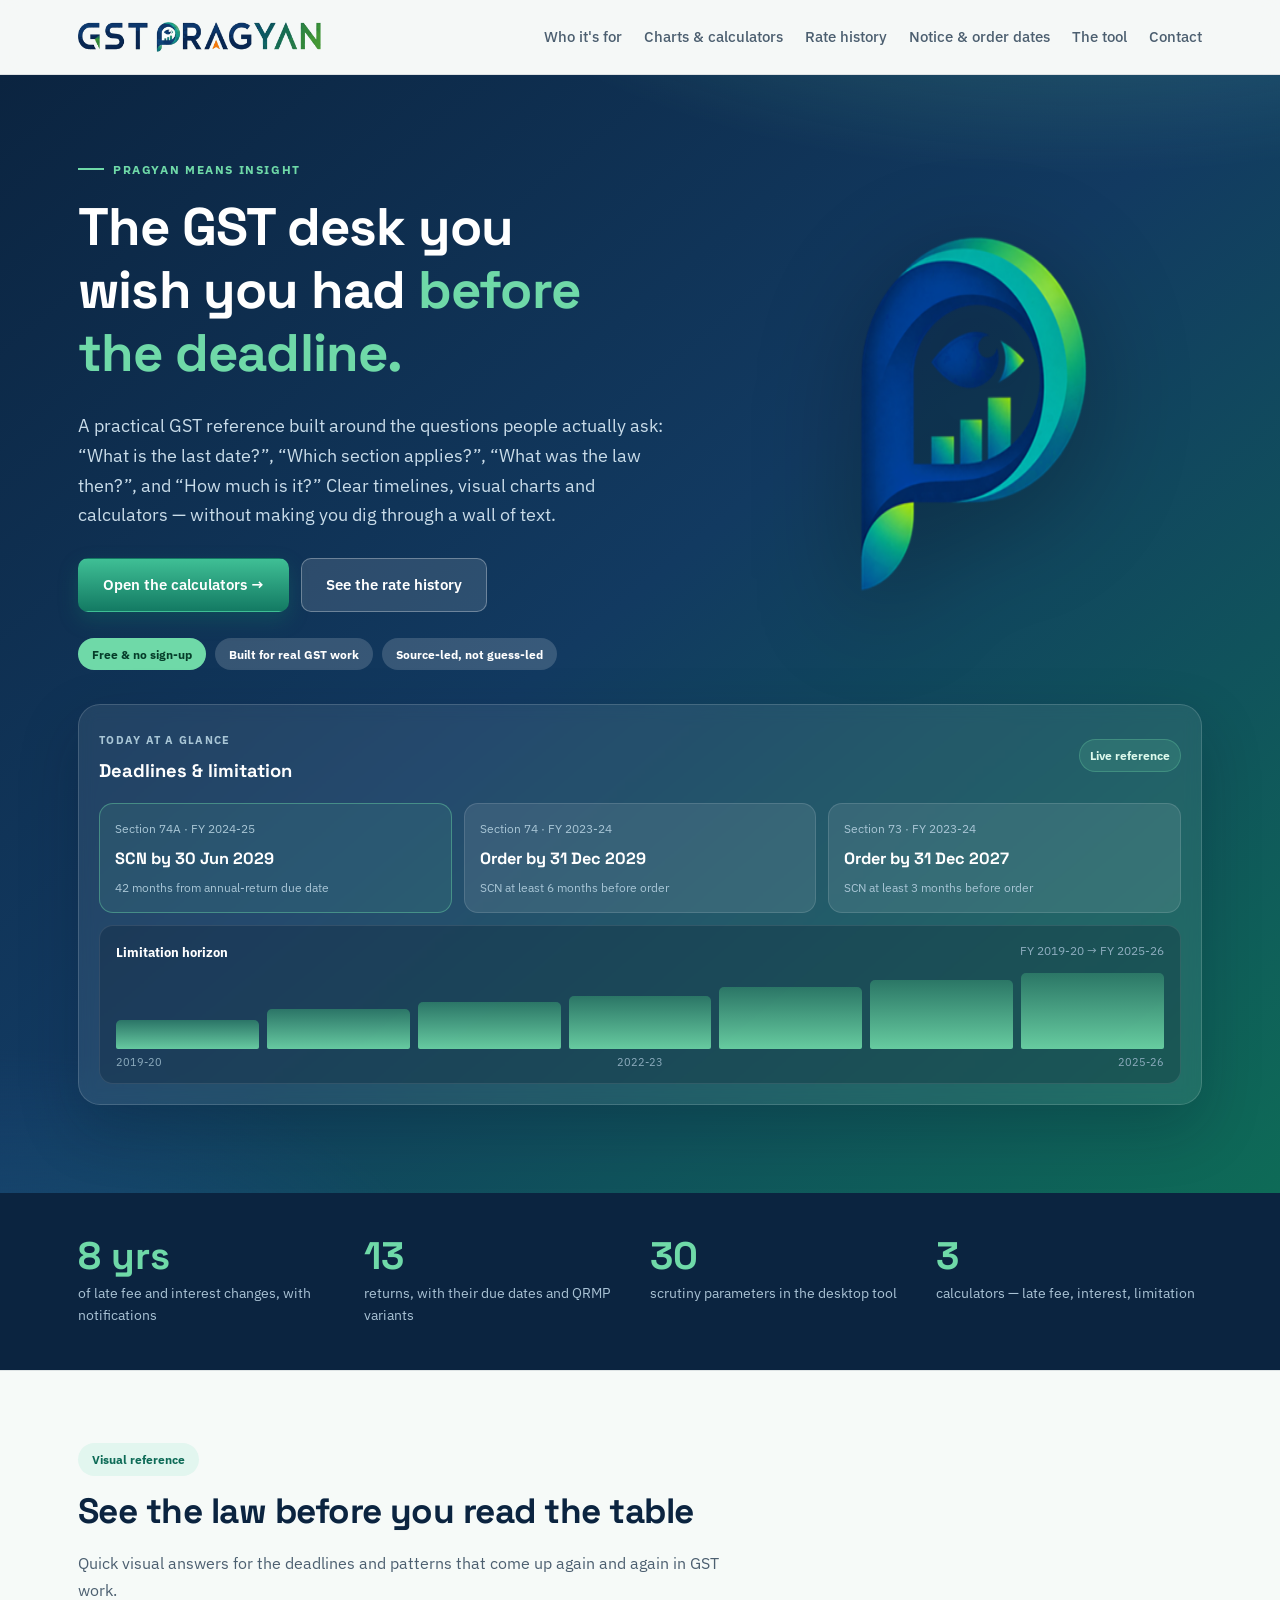
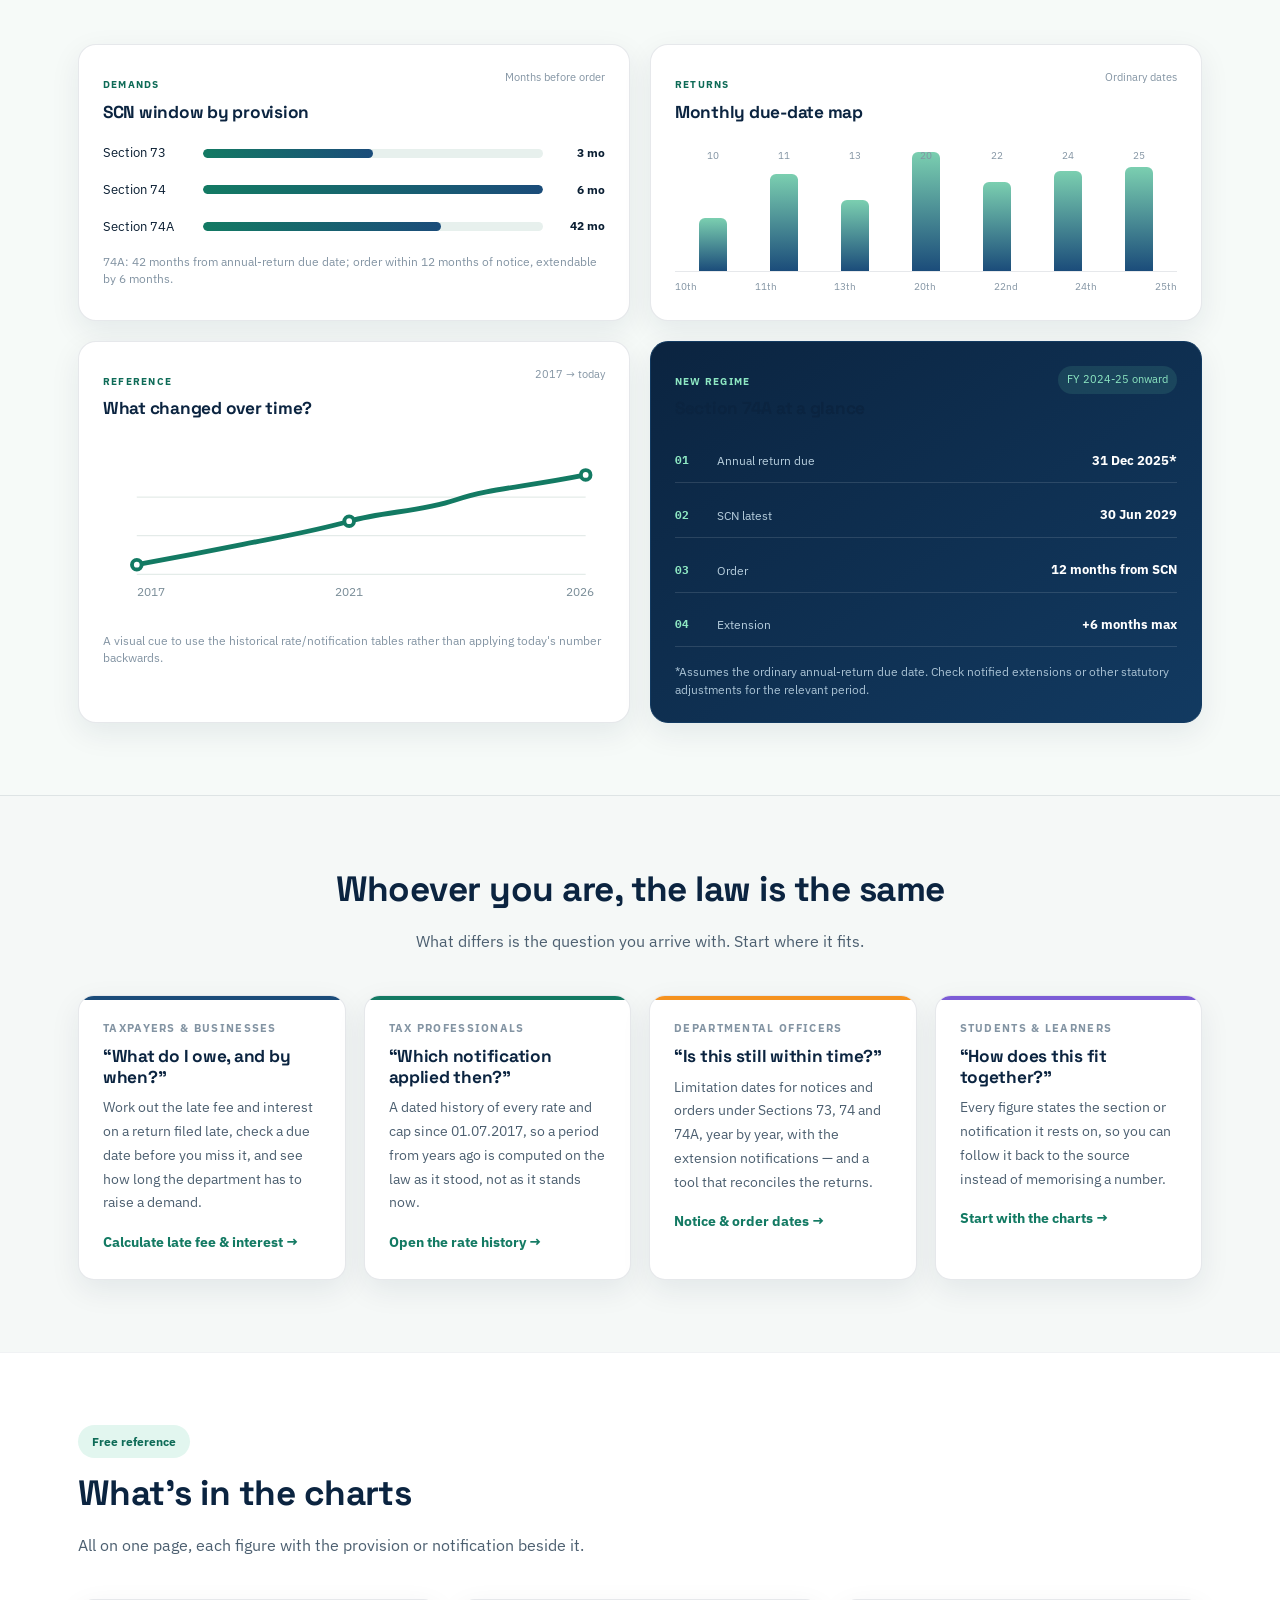
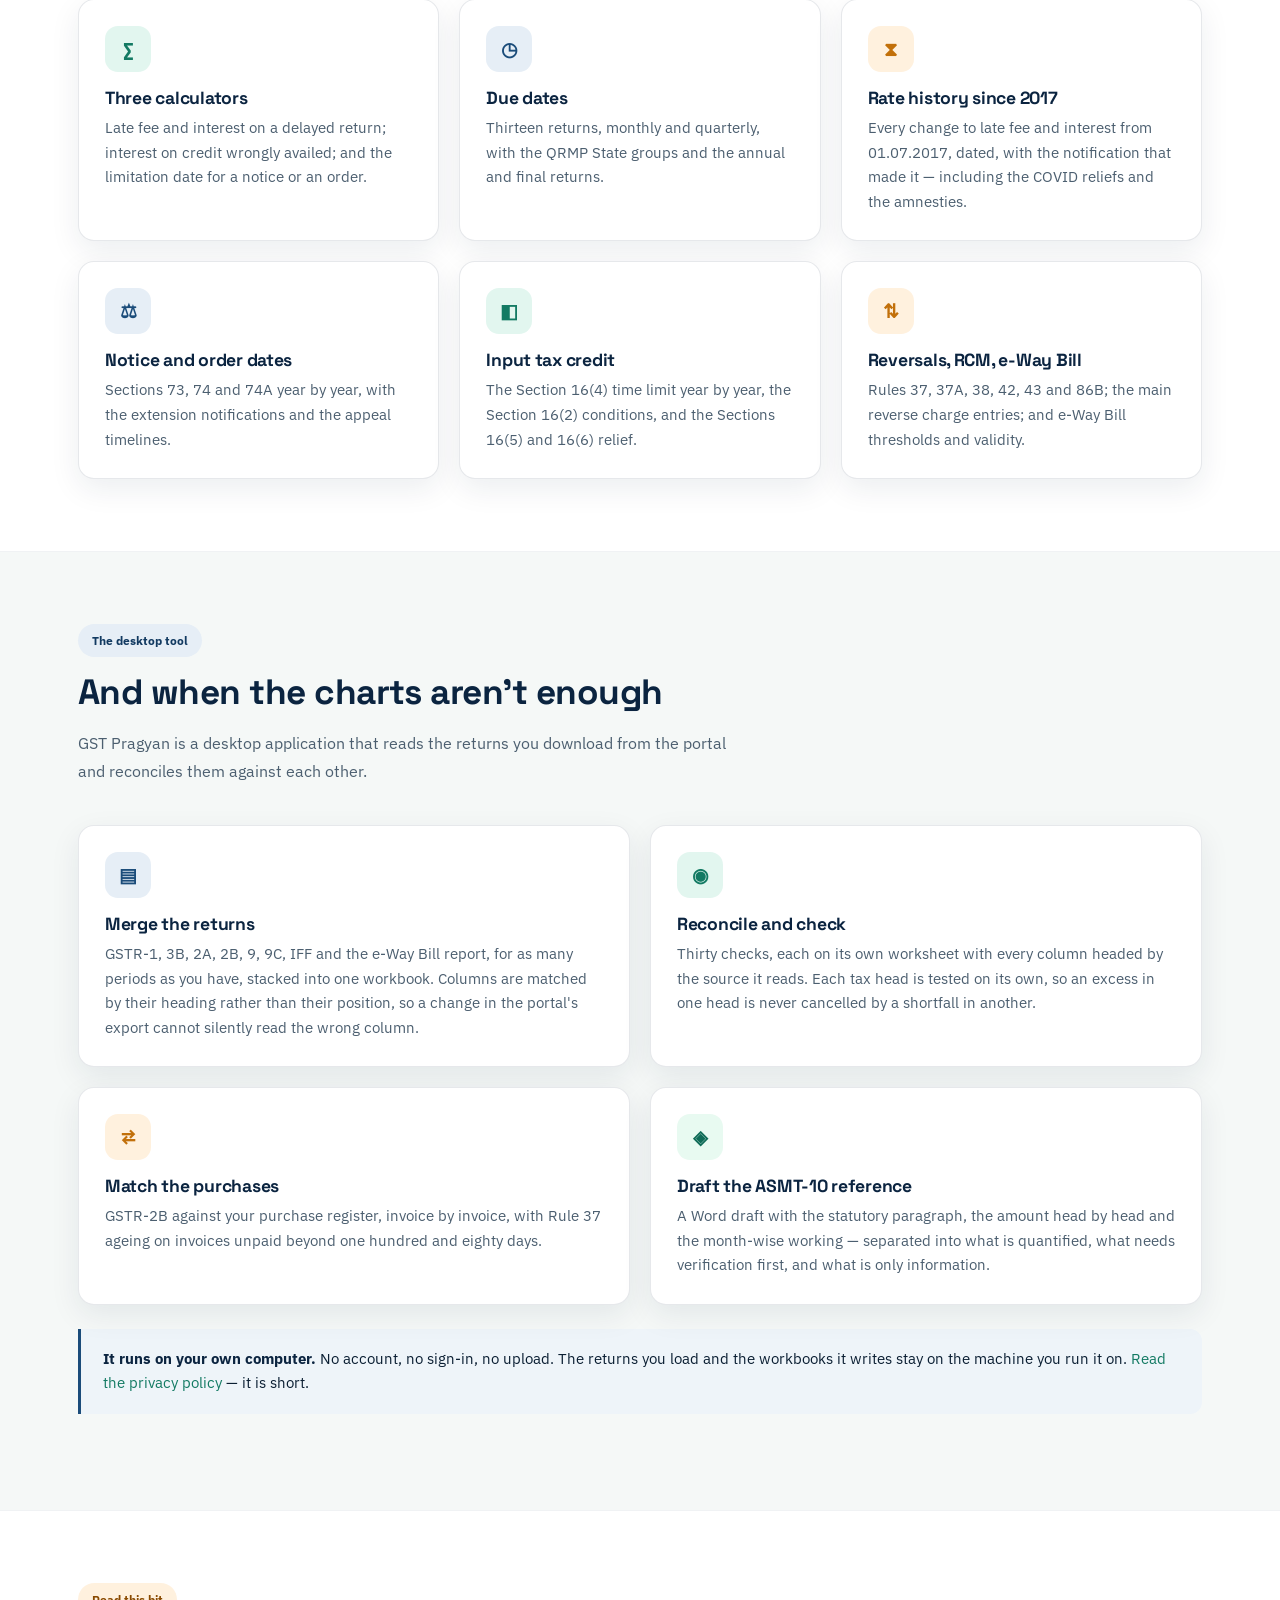
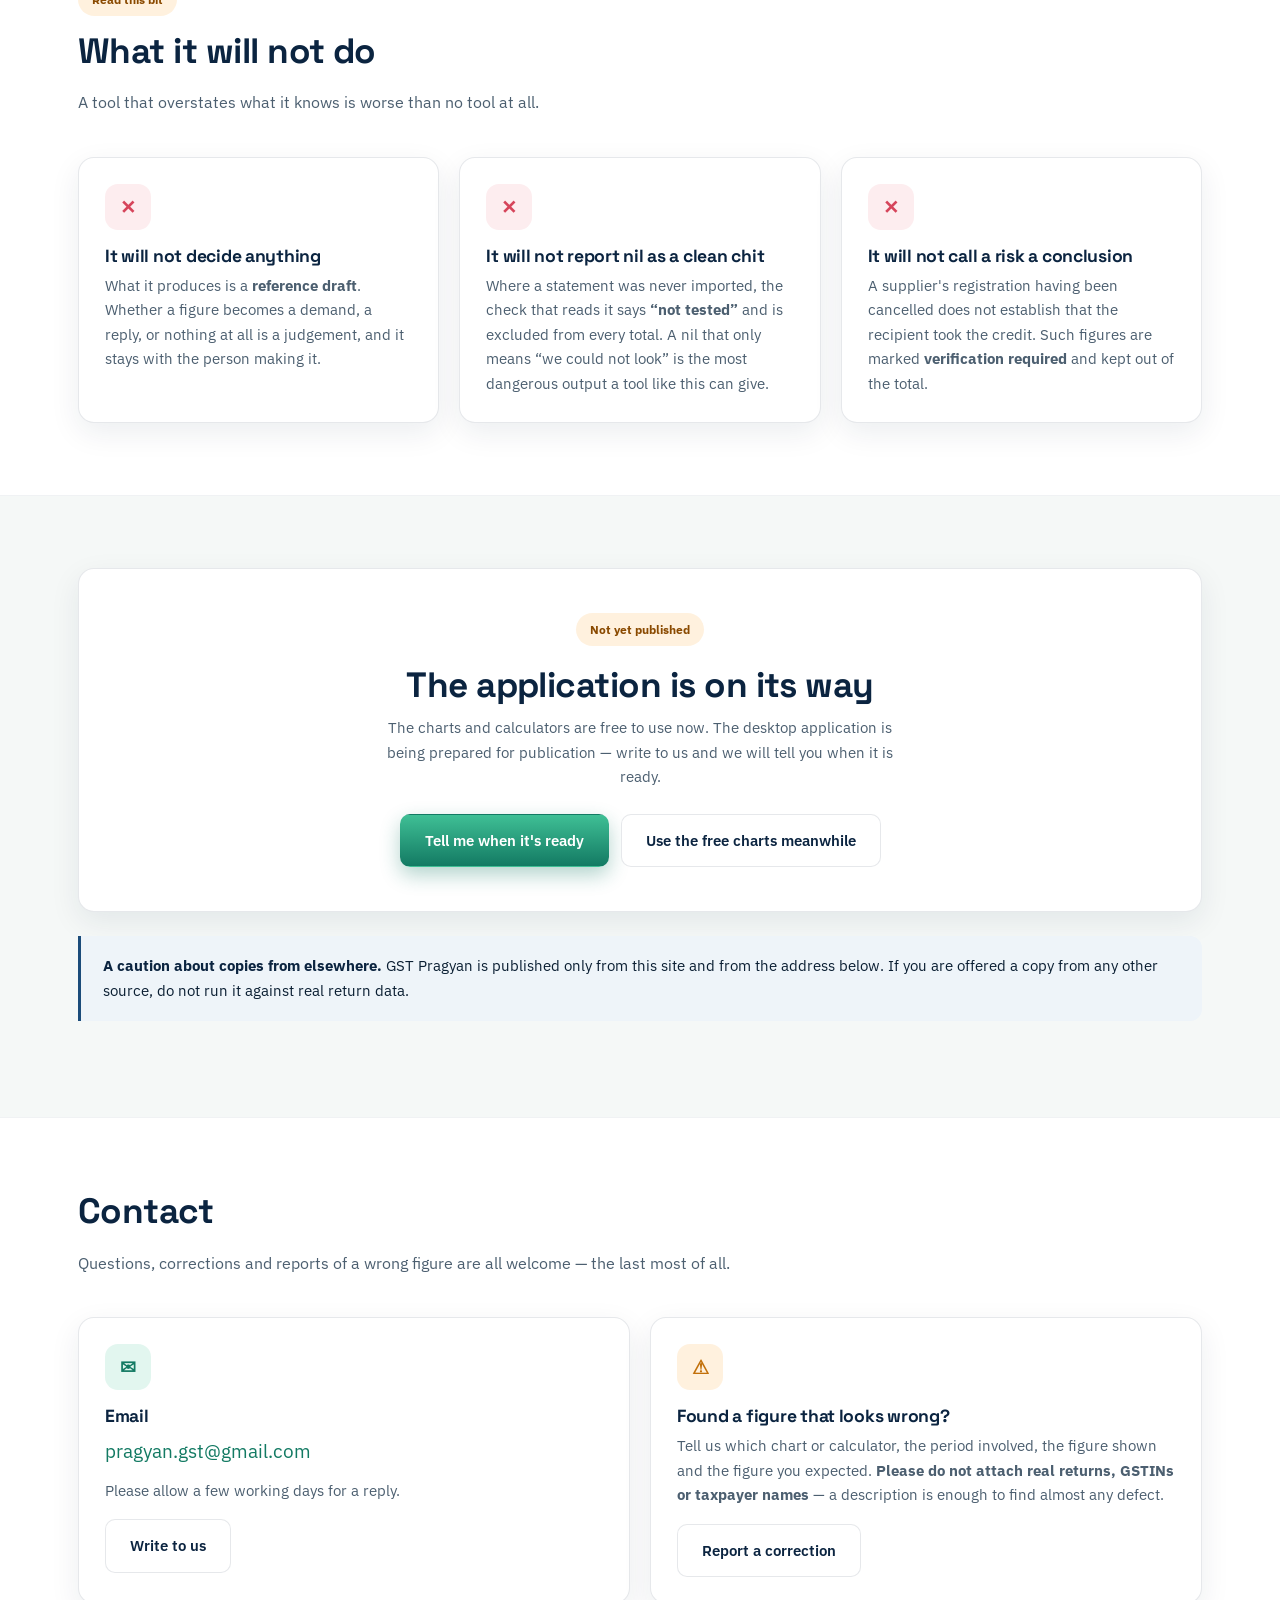
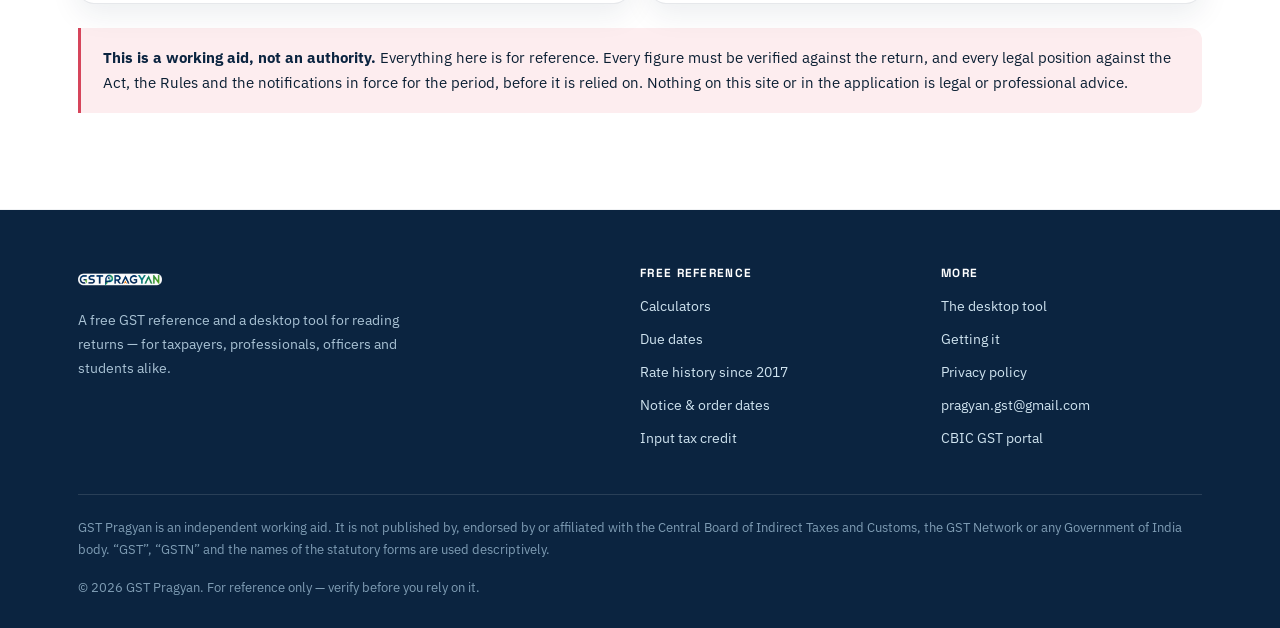
==== commit 9562e2a6: "Add files via upload" ====
--- a/index.html
+++ b/index.html
@@ -43,26 +43,39 @@
     <div class="hero-grid">
       <div>
         <span class="eyebrow">Pragyan means insight</span>
-        <h1>Read your GST returns, <em>don't just file them.</em></h1>
+        <h1>The GST desk you wish you had <em>before the deadline.</em></h1>
         <p class="lede">
-          A free reference for everyone who works with GST — due dates, late fee and
-          interest from the day the Act came into force with every notification that
-          changed them, limitation dates for notices and orders, and calculators that do
-          the arithmetic in your browser.
+          A practical GST reference built around the questions people actually ask: “What is the last date?”, “Which section applies?”, “What was the law then?”, and “How much is it?” Clear timelines, visual charts and calculators — without making you dig through a wall of text.
         </p>
         <div class="cta-row">
           <a class="btn btn-primary" href="compliance.html#calc">Open the calculators →</a>
           <a class="btn btn-glass" href="compliance.html#history">See the rate history</a>
         </div>
         <div class="badges">
-          <span class="chip chip-green">Free, no sign-up</span>
-          <span class="chip chip-glass">Every figure cites its notification</span>
-          <span class="chip chip-glass">Nothing is tracked</span>
+          <span class="chip chip-green">Free &amp; no sign-up</span>
+          <span class="chip chip-glass">Built for real GST work</span>
+          <span class="chip chip-glass">Source-led, not guess-led</span>
         </div>
       </div>
       <div class="hero-art">
         <img src="assets/mark.png" alt="The GST Pragyan mark — an eye and a bar chart inside the letter P"
              width="300" height="390">
+      </div>
+    </div>
+    <div class="hero-dashboard" aria-label="GST Pragyan dashboard preview">
+      <div class="dash-top">
+        <div><span class="dash-kicker">TODAY AT A GLANCE</span><strong>Deadlines &amp; limitation</strong></div>
+        <span class="status-dot">Live reference</span>
+      </div>
+      <div class="dash-grid">
+        <div class="dash-card dash-alert"><span>Section 74A · FY 2024-25</span><b>SCN by 30 Jun 2029</b><small>42 months from annual-return due date</small></div>
+        <div class="dash-card"><span>Section 74 · FY 2023-24</span><b>Order by 31 Dec 2029</b><small>SCN at least 6 months before order</small></div>
+        <div class="dash-card"><span>Section 73 · FY 2023-24</span><b>Order by 31 Dec 2027</b><small>SCN at least 3 months before order</small></div>
+      </div>
+      <div class="dash-chart">
+        <div class="chart-title"><strong>Limitation horizon</strong><span>FY 2019-20 → FY 2025-26</span></div>
+        <div class="mini-bars" aria-hidden="true"><i style="height:38%"></i><i style="height:52%"></i><i style="height:61%"></i><i style="height:70%"></i><i style="height:82%"></i><i style="height:91%"></i><i style="height:100%"></i></div>
+        <div class="mini-axis"><span>2019-20</span><span>2022-23</span><span>2025-26</span></div>
       </div>
     </div>
   </div>
@@ -78,6 +91,52 @@
     </div>
   </div>
 </div>
+
+<section class="insights" id="insights">
+  <div class="wrap">
+    <div class="section-head">
+      <span class="chip chip-teal">Visual reference</span>
+      <h2 style="margin-top:14px">See the law before you read the table</h2>
+      <p>Quick visual answers for the deadlines and patterns that come up again and again in GST work.</p>
+    </div>
+    <div class="chart-grid">
+      <div class="chart-card">
+        <div class="chart-head"><div><span class="chart-label">DEMANDS</span><h3>SCN window by provision</h3></div><span class="chart-note">Months before order</span></div>
+        <div class="hbar"><span>Section 73</span><i><b style="width:50%"></b></i><strong>3 mo</strong></div>
+        <div class="hbar"><span>Section 74</span><i><b style="width:100%"></b></i><strong>6 mo</strong></div>
+        <div class="hbar"><span>Section 74A</span><i><b style="width:70%"></b></i><strong>42 mo</strong></div>
+        <small class="chart-source">74A: 42 months from annual-return due date; order within 12 months of notice, extendable by 6 months.</small>
+      </div>
+      <div class="chart-card">
+        <div class="chart-head"><div><span class="chart-label">RETURNS</span><h3>Monthly due-date map</h3></div><span class="chart-note">Ordinary dates</span></div>
+        <div class="vchart">
+          <div><i style="height:45%"></i><span>10</span></div><div><i style="height:82%"></i><span>11</span></div><div><i style="height:60%"></i><span>13</span></div><div><i style="height:100%"></i><span>20</span></div><div><i style="height:75%"></i><span>22</span></div><div><i style="height:84%"></i><span>24</span></div><div><i style="height:88%"></i><span>25</span></div>
+        </div>
+        <div class="vlabels"><span>10th</span><span>11th</span><span>13th</span><span>20th</span><span>22nd</span><span>24th</span><span>25th</span></div>
+      </div>
+      <div class="chart-card">
+        <div class="chart-head"><div><span class="chart-label">REFERENCE</span><h3>What changed over time?</h3></div><span class="chart-note">2017 → today</span></div>
+        <svg class="linechart" viewBox="0 0 520 170" role="img" aria-label="Illustrative timeline showing GST reference changes over time">
+          <path class="gridline" d="M35 135H500 M35 95H500 M35 55H500"/>
+          <path class="trend" d="M35 125 C90 115, 105 112, 145 104 S220 90, 255 80 S330 70, 365 58 S435 45, 500 32"/>
+          <circle cx="35" cy="125" r="5"/><circle cx="255" cy="80" r="5"/><circle cx="500" cy="32" r="5"/>
+          <text x="35" y="157">2017</text><text x="240" y="157">2021</text><text x="480" y="157">2026</text>
+        </svg>
+        <small class="chart-source">A visual cue to use the historical rate/notification tables rather than applying today's number backwards.</small>
+      </div>
+      <div class="chart-card chart-featured">
+        <div class="chart-head"><div><span class="chart-label">NEW REGIME</span><h3>Section 74A at a glance</h3></div><span class="chart-pill">FY 2024-25 onward</span></div>
+        <div class="steps">
+          <div><b>01</b><span>Annual return due</span><strong>31 Dec 2025*</strong></div>
+          <div><b>02</b><span>SCN latest</span><strong>30 Jun 2029</strong></div>
+          <div><b>03</b><span>Order</span><strong>12 months from SCN</strong></div>
+          <div><b>04</b><span>Extension</span><strong>+6 months max</strong></div>
+        </div>
+        <small class="chart-source">*Assumes the ordinary annual-return due date. Check notified extensions or other statutory adjustments for the relevant period.</small>
+      </div>
+    </div>
+  </div>
+</section>
 
 <section id="who">
   <div class="wrap">
--- a/style.css
+++ b/style.css
@@ -300,3 +300,69 @@
 .small { font-size: .84rem; color: var(--ink-soft); }
 @media (max-width: 980px) { .audience { grid-template-columns: repeat(2, 1fr); } }
 @media (max-width: 680px) { .audience { grid-template-columns: 1fr; } }
+
+
+/* ================================================================ 2026 dashboard refresh */
+.hero-dashboard { margin-top: 34px; background: rgba(255,255,255,.08); border: 1px solid rgba(255,255,255,.15); border-radius: 22px; padding: 20px; box-shadow: 0 24px 60px rgba(3,20,35,.22); backdrop-filter: blur(8px); }
+.dash-top { display:flex; align-items:center; justify-content:space-between; gap:18px; color:#fff; margin-bottom:16px; }
+.dash-top strong { display:block; font-family:var(--display); font-size:1.15rem; margin-top:4px; }
+.dash-kicker { color:#A9C6D6; font-size:.66rem; letter-spacing:.12em; font-weight:700; }
+.status-dot { color:#DDF9EC; background:rgba(111,217,168,.14); border:1px solid rgba(111,217,168,.28); padding:6px 10px; border-radius:999px; font-size:.72rem; font-weight:700; }
+.dash-grid { display:grid; grid-template-columns:repeat(3,1fr); gap:12px; }
+.dash-card { background:rgba(255,255,255,.09); border:1px solid rgba(255,255,255,.13); border-radius:14px; padding:15px; color:#fff; }
+.dash-card span,.dash-card small { display:block; color:#A9C6D6; font-size:.72rem; }
+.dash-card b { display:block; font-family:var(--display); font-size:1.02rem; margin:8px 0 5px; }
+.dash-alert { border-color:rgba(111,217,168,.42); background:rgba(111,217,168,.10); }
+.dash-chart { margin-top:12px; background:rgba(4,23,39,.25); border:1px solid rgba(255,255,255,.10); border-radius:14px; padding:15px 16px 12px; }
+.chart-title { display:flex; justify-content:space-between; gap:12px; color:#fff; font-size:.84rem; }
+.chart-title span { color:#8EADBF; font-size:.72rem; }
+.mini-bars { height:76px; display:flex; align-items:end; gap:8px; margin-top:10px; }
+.mini-bars i { flex:1; min-width:10px; border-radius:5px 5px 2px 2px; background:linear-gradient(to top,#6FD9A8,#2D7B68); opacity:.9; }
+.mini-axis { display:flex; justify-content:space-between; color:#8EADBF; font-size:.66rem; margin-top:5px; }
+.insights { background:#F6FAF8; border-top:1px solid var(--line); border-bottom:1px solid var(--line); }
+.chart-grid { display:grid; grid-template-columns:repeat(2,1fr); gap:20px; }
+.chart-card { background:var(--paper); border:1px solid var(--line); border-radius:18px; padding:24px; box-shadow:var(--shadow); }
+.chart-card.chart-featured { background:linear-gradient(145deg,#0B2440,#123A61); color:#fff; border-color:#123A61; }
+.chart-head { display:flex; justify-content:space-between; align-items:flex-start; gap:15px; margin-bottom:20px; }
+.chart-label { font-size:.64rem; font-weight:800; letter-spacing:.12em; color:var(--teal-deep); }
+.chart-featured .chart-label { color:#8EE8C3; }
+.chart-head h3 { margin:5px 0 0; font-size:1.08rem; }
+.chart-note { font-size:.68rem; color:var(--ink-faint); white-space:nowrap; }
+.chart-featured .chart-note { color:#B7CEDD; }
+.chart-pill { font-size:.67rem; padding:5px 9px; border-radius:999px; background:rgba(111,217,168,.13); color:#8EE8C3; white-space:nowrap; }
+.hbar { display:grid; grid-template-columns:90px 1fr 52px; gap:10px; align-items:center; margin:15px 0; font-size:.82rem; }
+.hbar i { display:block; height:9px; background:#E7F0ED; border-radius:99px; overflow:hidden; }
+.hbar i b { display:block; height:100%; border-radius:99px; background:linear-gradient(90deg,var(--teal),var(--navy-soft)); }
+.hbar strong { font-size:.76rem; text-align:right; }
+.vchart { height:130px; display:flex; align-items:end; gap:12px; padding:10px 8px 0; border-bottom:1px solid var(--line); }
+.vchart > div { flex:1; height:100%; display:flex; align-items:end; justify-content:center; position:relative; }
+.vchart i { width:70%; max-width:28px; border-radius:6px 6px 0 0; background:linear-gradient(to top,var(--navy-soft),#7BCFB0); }
+.vchart span { position:absolute; top:-4px; font-size:.62rem; color:var(--ink-faint); }
+.vlabels { display:flex; justify-content:space-between; gap:8px; font-size:.63rem; color:var(--ink-faint); padding-top:7px; }
+.linechart { width:100%; height:auto; margin-top:5px; }
+.linechart .gridline { stroke:#DDE7E4; stroke-width:1; fill:none; }
+.linechart .trend { stroke:var(--teal); stroke-width:5; fill:none; stroke-linecap:round; }
+.linechart circle { fill:var(--paper); stroke:var(--teal); stroke-width:4; }
+.linechart text { fill:#7A8D98; font-size:12px; }
+.chart-source { display:block; margin-top:16px; color:var(--ink-faint); font-size:.72rem; line-height:1.5; }
+.chart-featured .chart-source { color:#A9C2D4; }
+.steps { display:grid; gap:10px; }
+.steps > div { display:grid; grid-template-columns:32px 1fr auto; gap:10px; align-items:center; padding:11px 0; border-bottom:1px solid rgba(255,255,255,.12); }
+.steps b { color:#8EE8C3; font-family:var(--mono); font-size:.7rem; }
+.steps span { color:#B7CEDD; font-size:.78rem; }
+.steps strong { font-size:.82rem; }
+.regime-grid { display:grid; grid-template-columns:repeat(3,1fr); gap:18px; margin:22px 0 28px; }
+.regime-card { background:var(--paper); border:1px solid var(--line); border-top:4px solid var(--navy-soft); border-radius:16px; padding:22px; box-shadow:var(--shadow); }
+.regime-card.regime-74 { border-top-color:var(--orange); }
+.regime-card.regime-74a { border-top-color:var(--teal); }
+.regime-tag { font-size:.64rem; letter-spacing:.13em; font-weight:800; color:var(--ink-faint); }
+.regime-card h3 { font-size:1.03rem; margin:8px 0 16px; }
+.regime-rule { display:grid; grid-template-columns:76px 1fr; gap:4px 12px; padding:10px 0; border-top:1px solid var(--line-soft); }
+.regime-rule b { font-size:.7rem; color:var(--ink-faint); text-transform:uppercase; letter-spacing:.06em; }
+.regime-rule strong { font-family:var(--display); font-size:1.03rem; }
+.regime-rule span { grid-column:2; color:var(--ink-soft); font-size:.76rem; }
+.regime-card p { color:var(--ink-soft); font-size:.78rem; margin:12px 0 0; }
+.limitation-table table { min-width:980px; }
+.limitation-table td { font-variant-numeric:tabular-nums; }
+@media (max-width:980px) { .dash-grid,.regime-grid { grid-template-columns:1fr; } .chart-grid { grid-template-columns:1fr; } }
+@media (max-width:680px) { .dash-top { align-items:flex-start; flex-direction:column; } .hero-dashboard { padding:14px; } .hbar { grid-template-columns:76px 1fr 42px; } .chart-card { padding:18px; } }
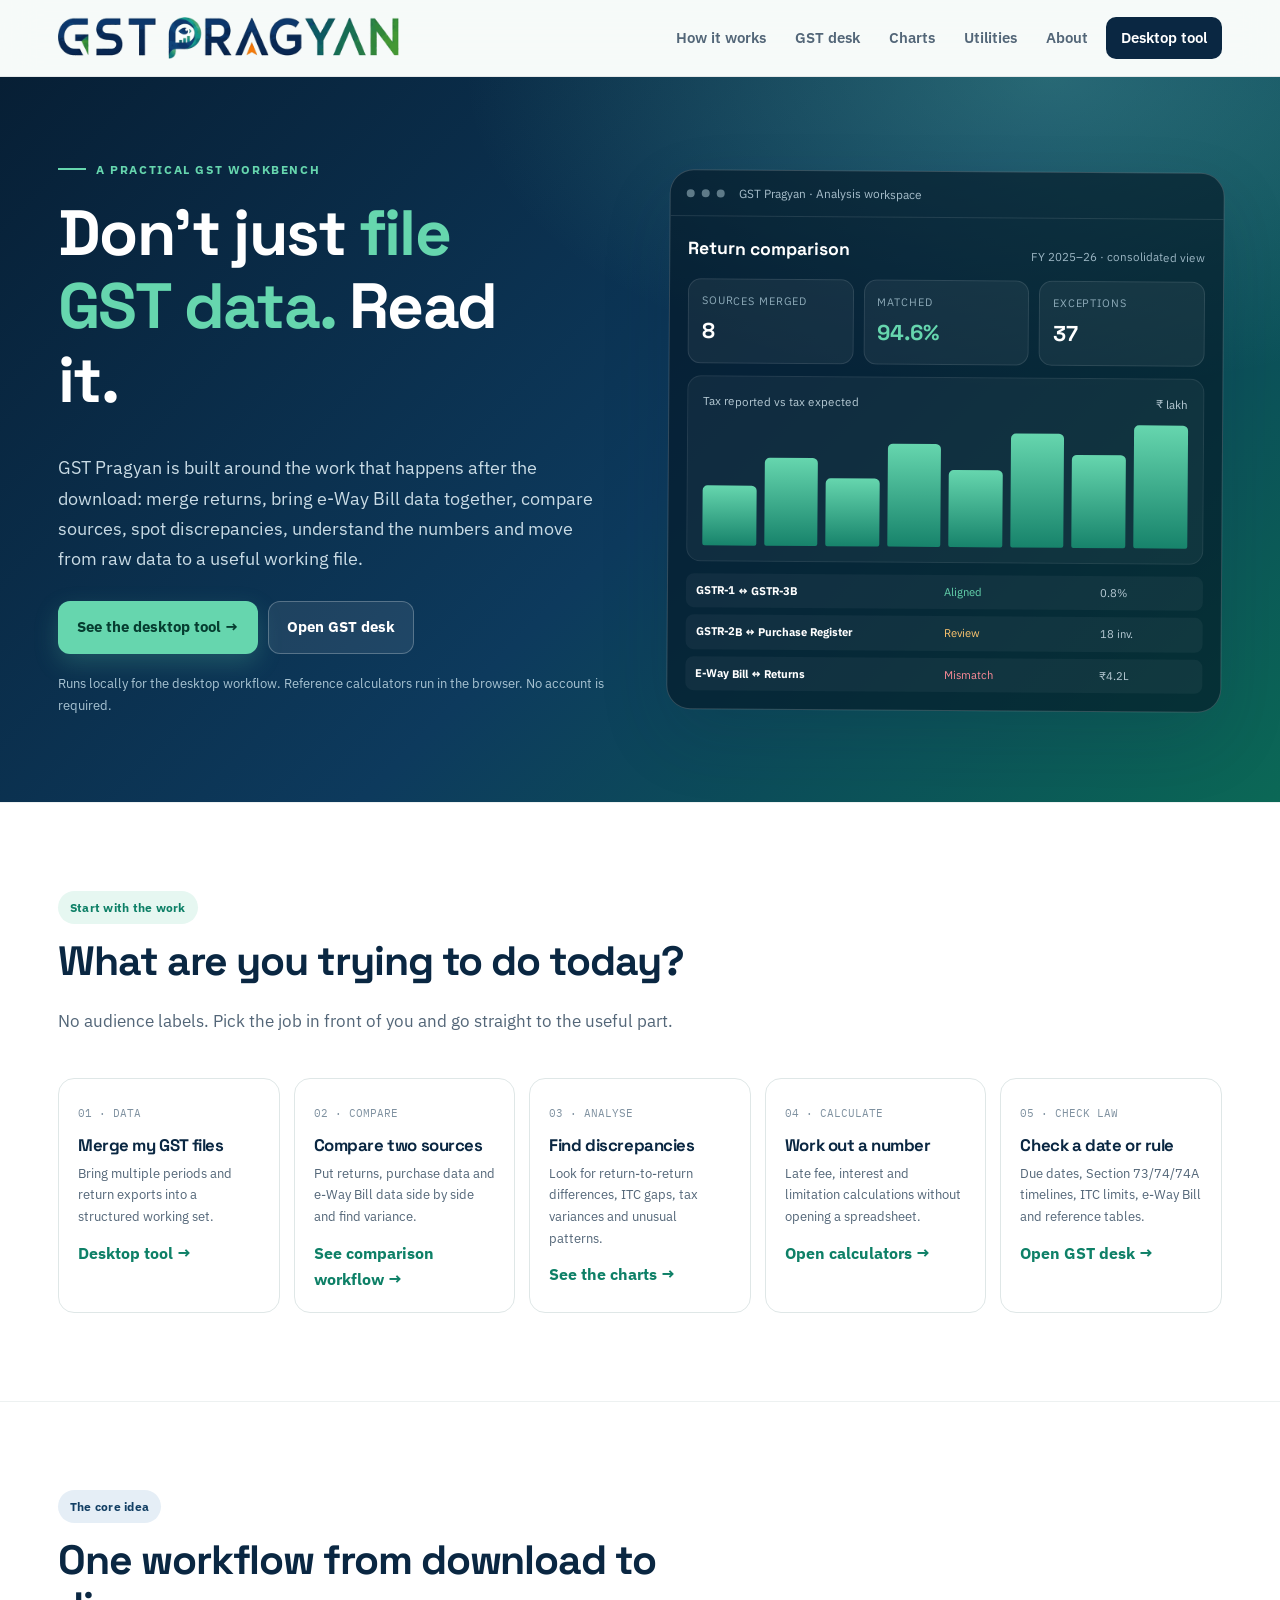
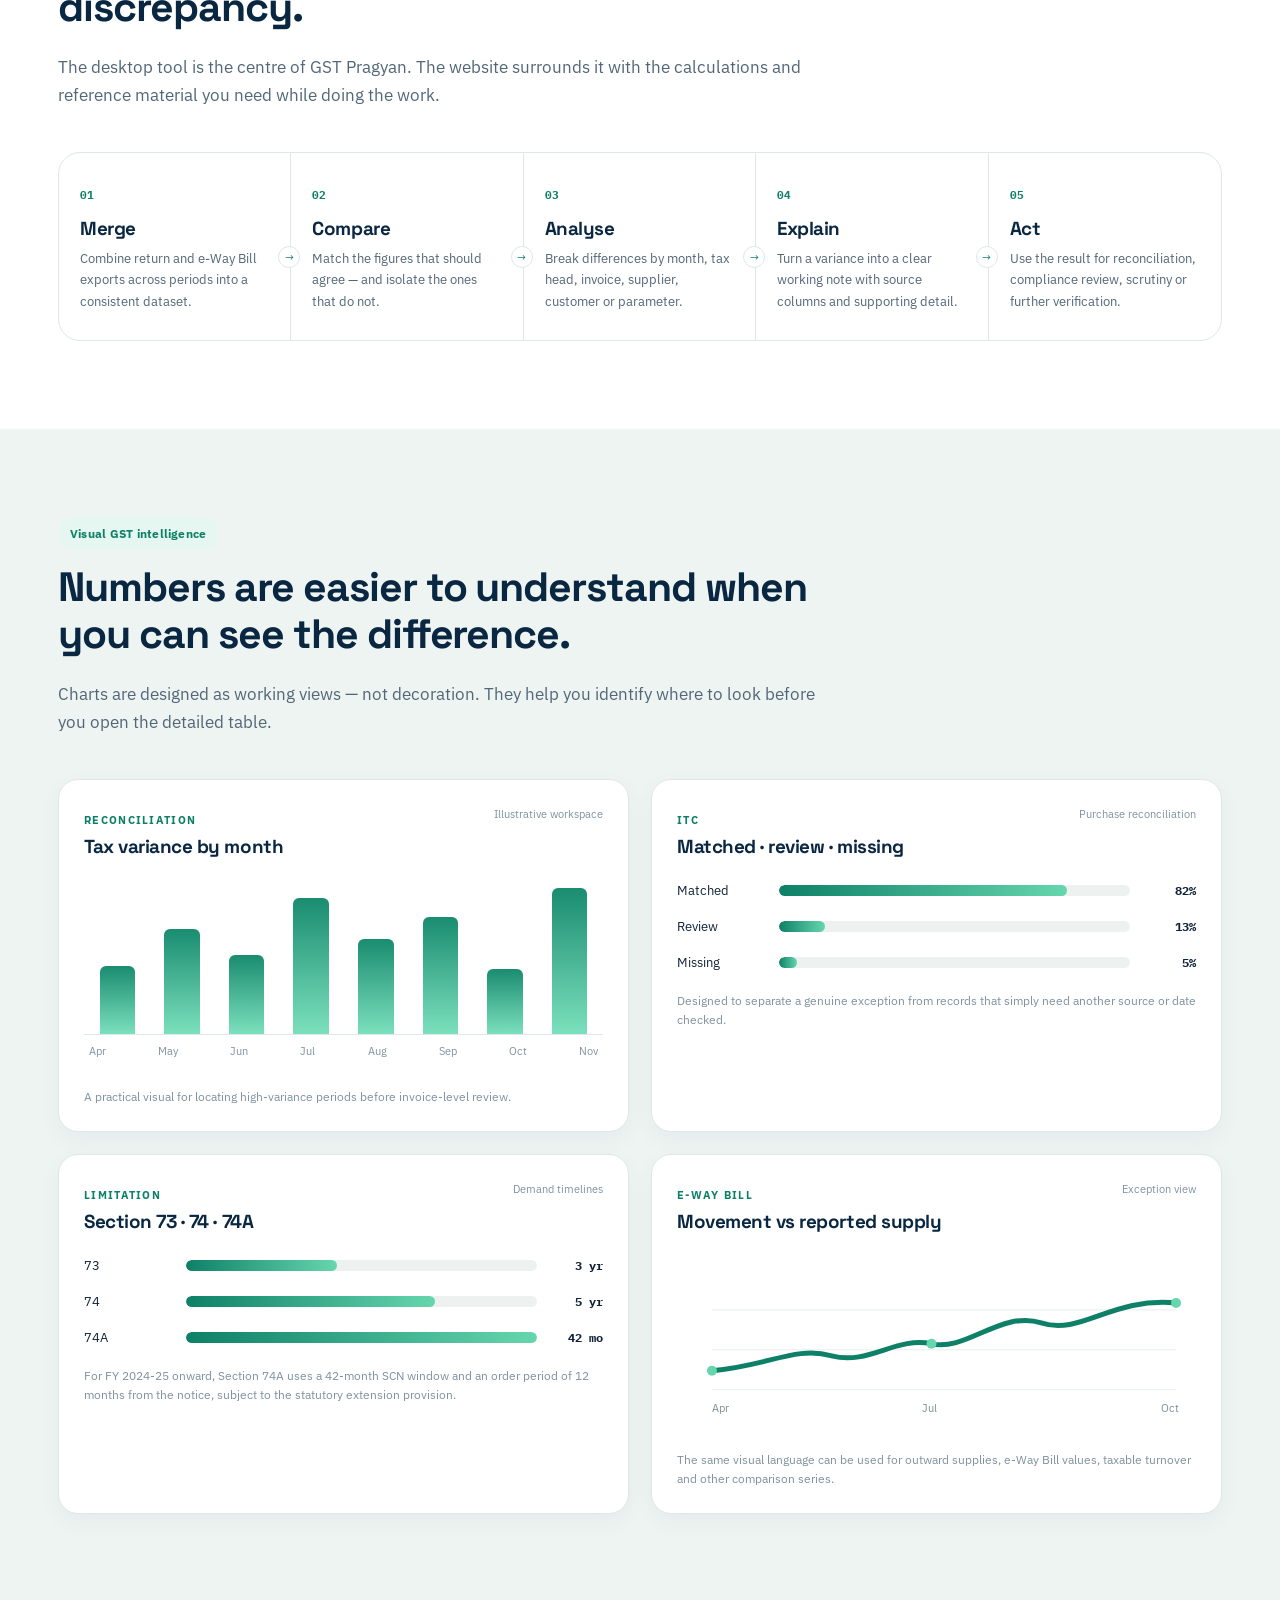
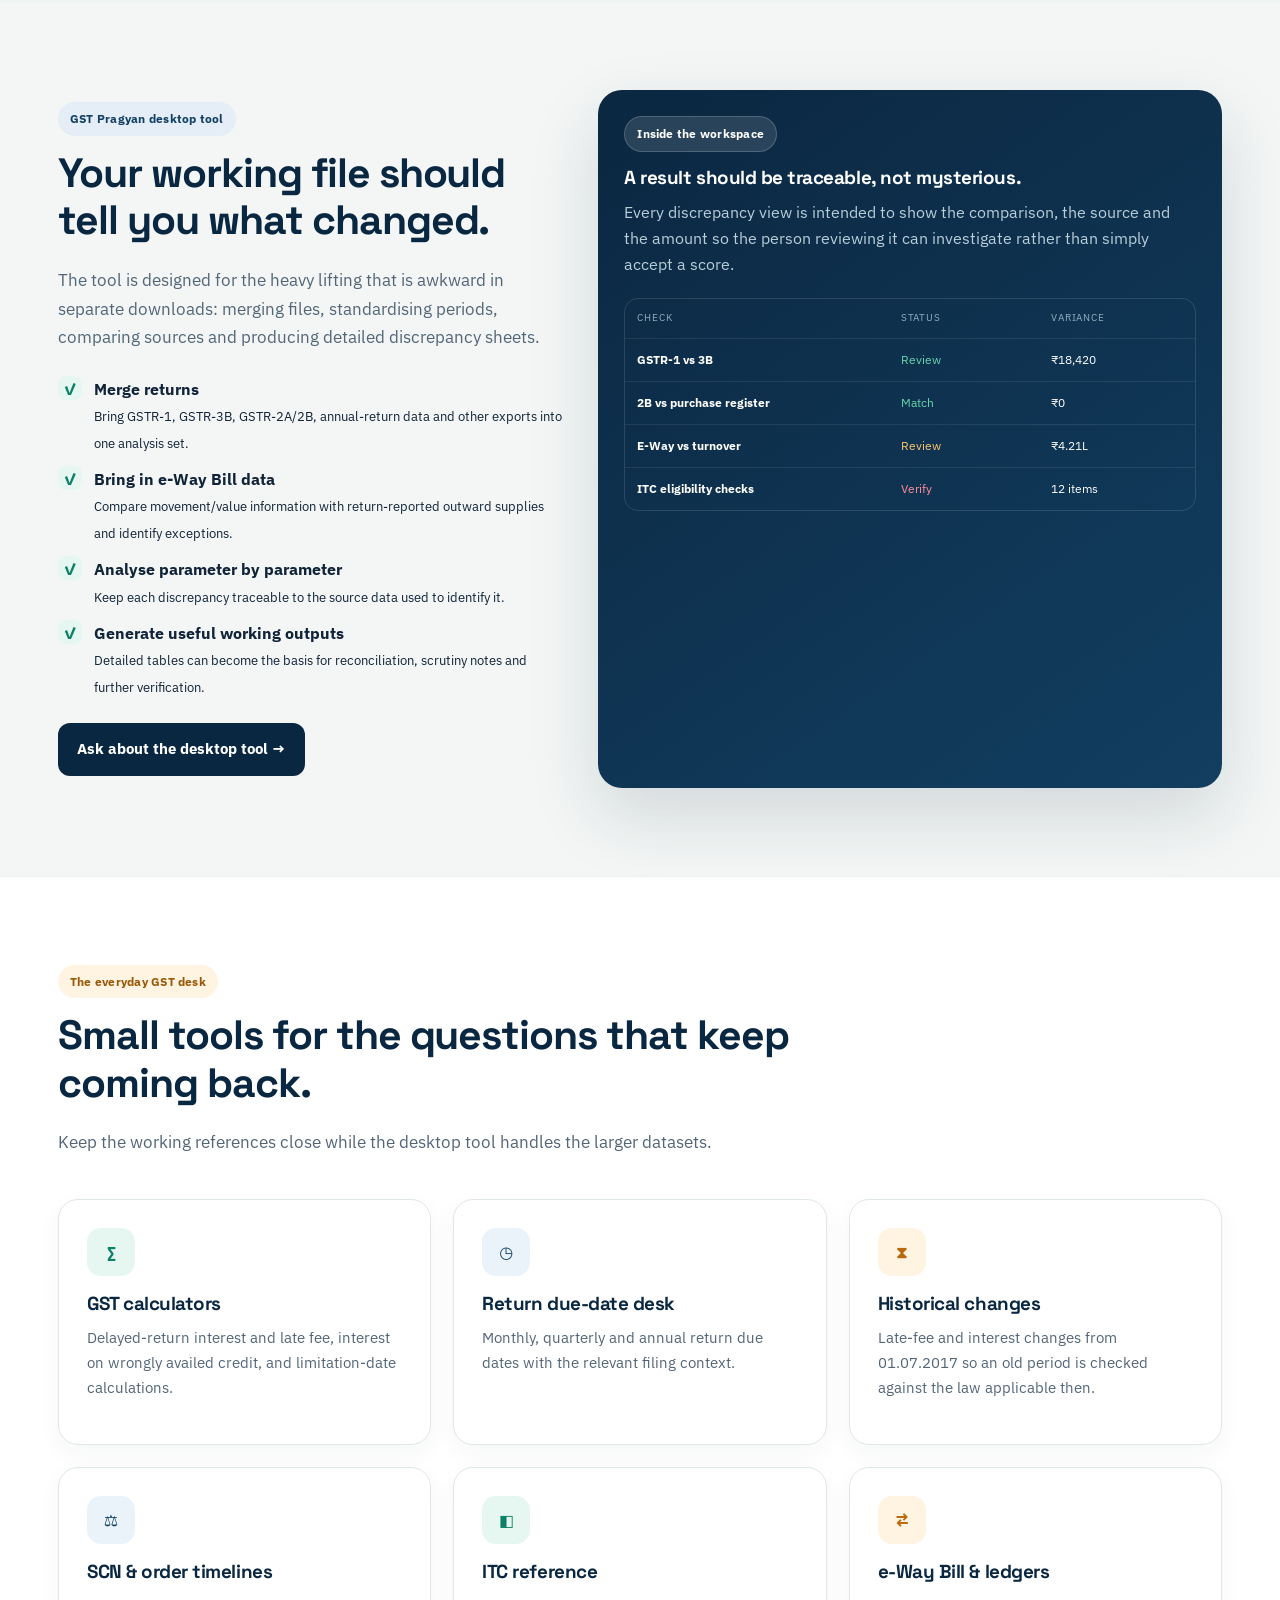
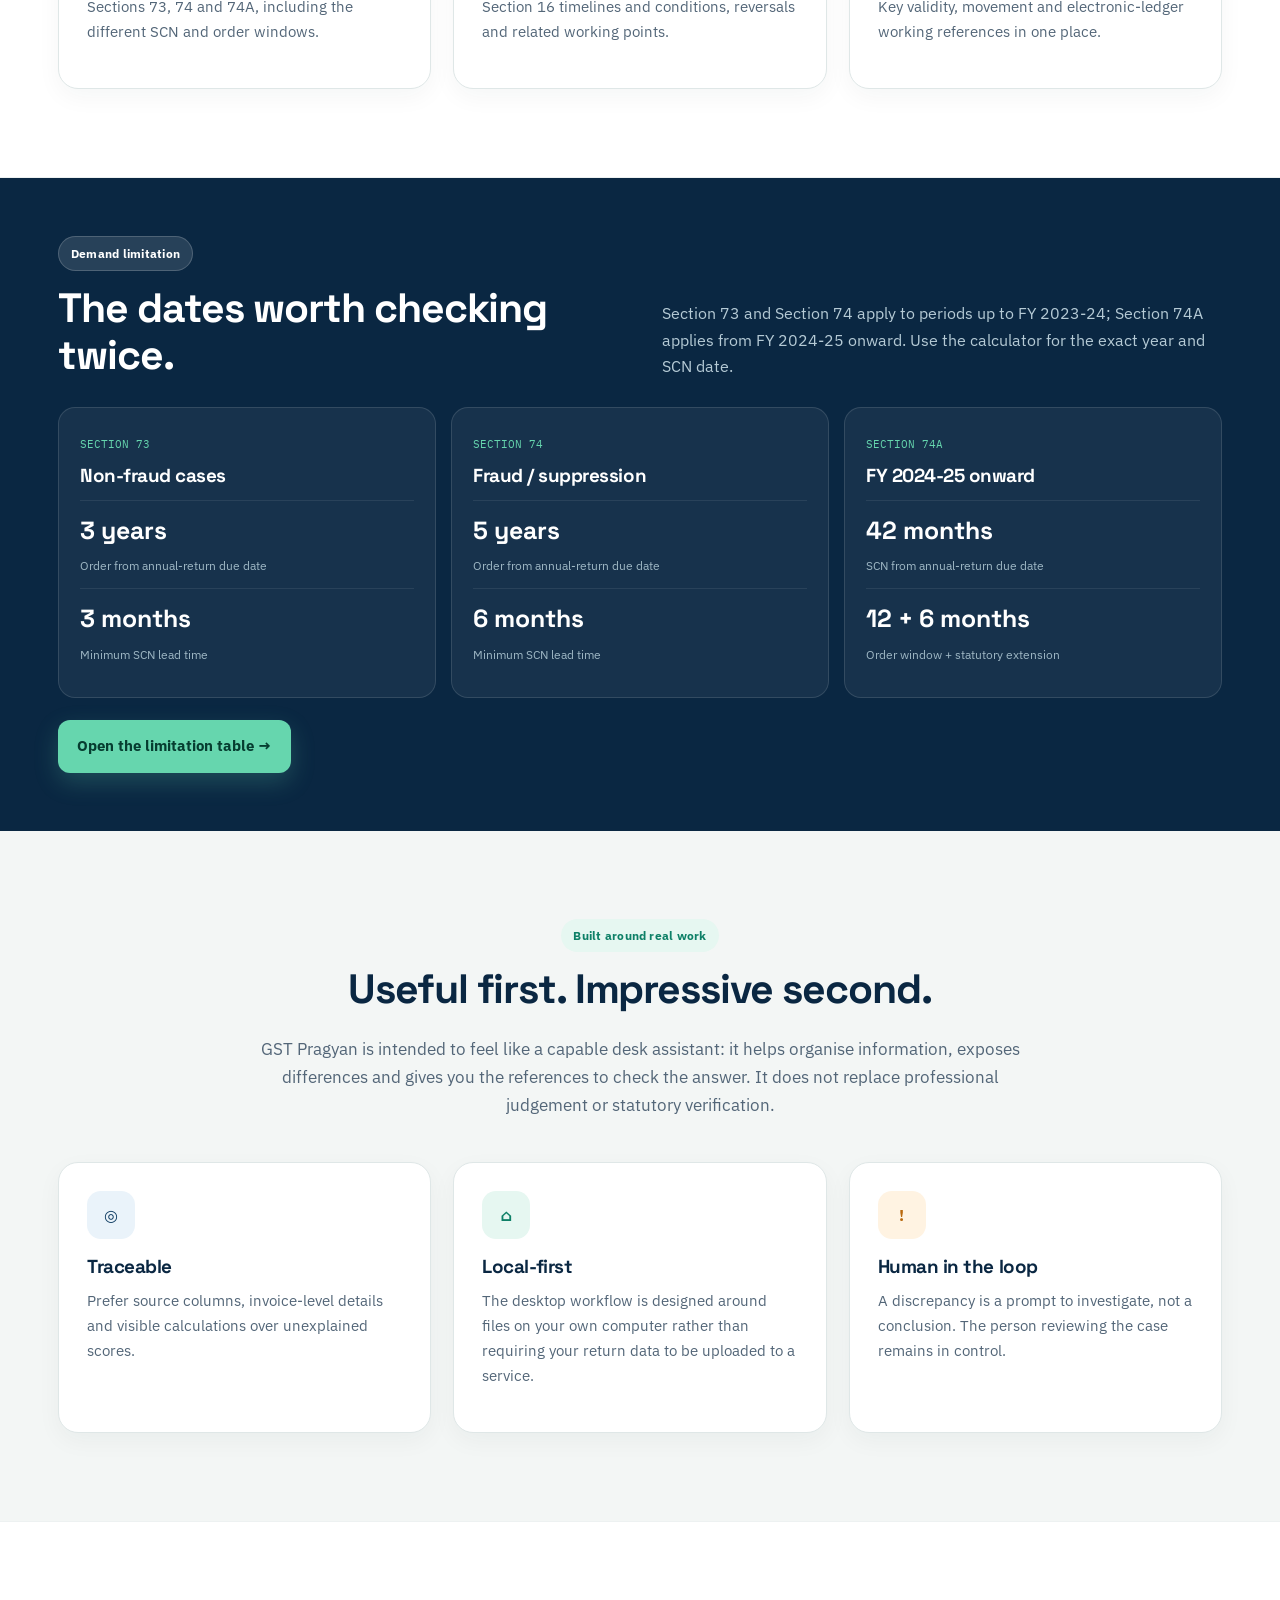
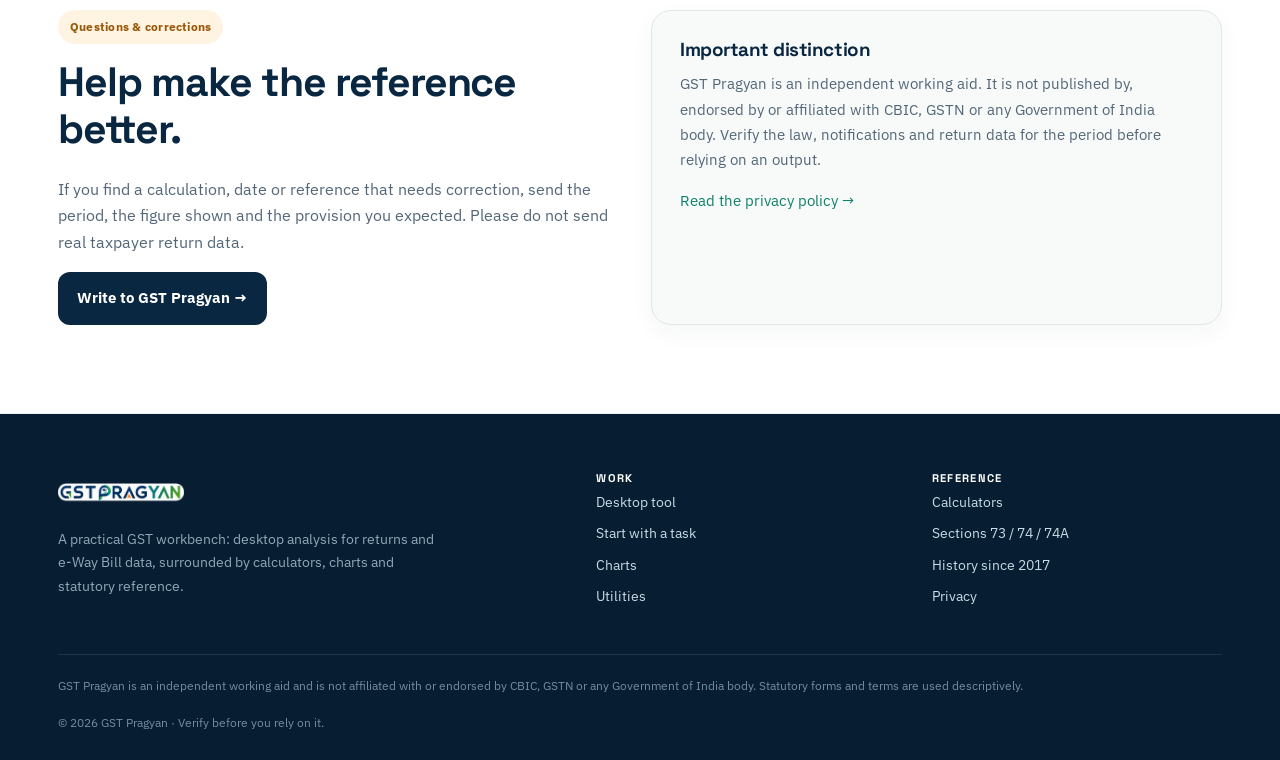
==== commit 41b38e86: "Add files via upload" ====
--- a/index.html
+++ b/index.html
@@ -1,414 +1,91 @@
 <!DOCTYPE html>
 <html lang="en">
 <head>
-<meta charset="utf-8">
-<meta name="viewport" content="width=device-width, initial-scale=1">
-<title>GST Pragyan — read your GST returns, don't just file them</title>
-<meta name="description" content="Free GST reference and calculators: due dates, late fee and interest from 01.07.2017 with every notification, limitation dates for notices and orders, and a desktop tool that reconciles GSTR-1, 3B, 2A and 2B.">
-<meta property="og:title" content="GST Pragyan — read your GST returns">
-<meta property="og:description" content="Free GST charts and calculators, and a desktop tool that reconciles the returns and prepares an ASMT-10 reference.">
-<meta property="og:type" content="website">
-<meta property="og:image" content="assets/og.jpg">
-<meta name="theme-color" content="#0B2440">
-<link rel="preconnect" href="https://fonts.googleapis.com">
-<link rel="preconnect" href="https://fonts.gstatic.com" crossorigin>
-<link href="https://fonts.googleapis.com/css2?family=Space+Grotesk:wght@500;600;700&family=IBM+Plex+Sans:wght@400;500;600;700&family=IBM+Plex+Mono:wght@500&display=swap" rel="stylesheet">
-<link rel="stylesheet" href="style.css">
-<link rel="icon" type="image/png" href="assets/mark-64.png">
-<link rel="apple-touch-icon" href="assets/mark.png">
+<meta charset="utf-8"><meta name="viewport" content="width=device-width,initial-scale=1">
+<title>GST Pragyan — turn GST data into a working file</title>
+<meta name="description" content="GST Pragyan brings an offline desktop GST analysis workflow together with practical calculators, due dates, limitation timelines, charts and statutory reference. Merge returns and e-Way Bill data, compare sources and surface discrepancies.">
+<meta property="og:title" content="GST Pragyan — turn GST data into a working file"><meta property="og:description" content="Merge GST returns and e-Way Bill data, compare sources, find discrepancies and use practical GST calculators and reference charts."><meta property="og:type" content="website"><meta property="og:image" content="assets/og.jpg">
+<meta name="theme-color" content="#0A2742"><link rel="preconnect" href="https://fonts.googleapis.com"><link rel="preconnect" href="https://fonts.gstatic.com" crossorigin><link href="https://fonts.googleapis.com/css2?family=Space+Grotesk:wght@500;600;700&family=IBM+Plex+Sans:wght@400;500;600;700&family=IBM+Plex+Mono:wght@500&display=swap" rel="stylesheet"><link rel="stylesheet" href="style.css"><link rel="icon" href="assets/mark-64.png">
 </head>
 <body>
 <a class="skip" href="#main">Skip to content</a>
-
-<header class="site">
-  <div class="wrap nav">
-    <a class="brand" href="index.html">
-      <img src="assets/wordmark.png" alt="GST Pragyan" width="215" height="27" class="wm">
-    </a>
-    <nav>
-      <a href="#who">Who it's for</a>
-      <a href="compliance.html">Charts &amp; calculators</a>
-      <a href="compliance.html#history">Rate history</a>
-      <a href="compliance.html#limitation">Notice &amp; order dates</a>
-      <a href="#tool">The tool</a>
-      <a href="#contact">Contact</a>
-    </nav>
-  </div>
-</header>
-
+<header class="site"><div class="wrap nav"><a class="brand" href="index.html"><img src="assets/wordmark.png" alt="GST Pragyan"></a><nav><a href="#work">How it works</a><a href="compliance.html">GST desk</a><a href="#insights">Charts</a><a href="#utilities">Utilities</a><a href="#about">About</a><a class="nav-cta" href="#tool">Desktop tool</a></nav></div></header>
 <main id="main">
 
-<div class="hero">
-  <div class="wrap">
-    <div class="hero-grid">
-      <div>
-        <span class="eyebrow">Pragyan means insight</span>
-        <h1>The GST desk you wish you had <em>before the deadline.</em></h1>
-        <p class="lede">
-          A practical GST reference built around the questions people actually ask: “What is the last date?”, “Which section applies?”, “What was the law then?”, and “How much is it?” Clear timelines, visual charts and calculators — without making you dig through a wall of text.
-        </p>
-        <div class="cta-row">
-          <a class="btn btn-primary" href="compliance.html#calc">Open the calculators →</a>
-          <a class="btn btn-glass" href="compliance.html#history">See the rate history</a>
-        </div>
-        <div class="badges">
-          <span class="chip chip-green">Free &amp; no sign-up</span>
-          <span class="chip chip-glass">Built for real GST work</span>
-          <span class="chip chip-glass">Source-led, not guess-led</span>
-        </div>
-      </div>
-      <div class="hero-art">
-        <img src="assets/mark.png" alt="The GST Pragyan mark — an eye and a bar chart inside the letter P"
-             width="300" height="390">
-      </div>
-    </div>
-    <div class="hero-dashboard" aria-label="GST Pragyan dashboard preview">
-      <div class="dash-top">
-        <div><span class="dash-kicker">TODAY AT A GLANCE</span><strong>Deadlines &amp; limitation</strong></div>
-        <span class="status-dot">Live reference</span>
-      </div>
-      <div class="dash-grid">
-        <div class="dash-card dash-alert"><span>Section 74A · FY 2024-25</span><b>SCN by 30 Jun 2029</b><small>42 months from annual-return due date</small></div>
-        <div class="dash-card"><span>Section 74 · FY 2023-24</span><b>Order by 31 Dec 2029</b><small>SCN at least 6 months before order</small></div>
-        <div class="dash-card"><span>Section 73 · FY 2023-24</span><b>Order by 31 Dec 2027</b><small>SCN at least 3 months before order</small></div>
-      </div>
-      <div class="dash-chart">
-        <div class="chart-title"><strong>Limitation horizon</strong><span>FY 2019-20 → FY 2025-26</span></div>
-        <div class="mini-bars" aria-hidden="true"><i style="height:38%"></i><i style="height:52%"></i><i style="height:61%"></i><i style="height:70%"></i><i style="height:82%"></i><i style="height:91%"></i><i style="height:100%"></i></div>
-        <div class="mini-axis"><span>2019-20</span><span>2022-23</span><span>2025-26</span></div>
-      </div>
-    </div>
-  </div>
+<section class="hero">
+<div class="wrap">
+<div class="hero-grid">
+<div>
+<span class="eyebrow">A practical GST workbench</span>
+<h1>Don't just <em>file GST data.</em> Read it.</h1>
+<p class="lede">GST Pragyan is built around the work that happens after the download: merge returns, bring e-Way Bill data together, compare sources, spot discrepancies, understand the numbers and move from raw data to a useful working file.</p>
+<div class="cta-row hero-actions"><a class="btn btn-primary" href="#tool">See the desktop tool →</a><a class="btn btn-glass" href="compliance.html">Open GST desk</a></div>
+<p class="hero-note">Runs locally for the desktop workflow. Reference calculators run in the browser. No account is required.</p>
 </div>
-
-<div class="stat-band">
-  <div class="wrap">
-    <div class="grid g4">
-      <div><div class="n">8 yrs</div><div class="l">of late fee and interest changes, with notifications</div></div>
-      <div><div class="n">13</div><div class="l">returns, with their due dates and QRMP variants</div></div>
-      <div><div class="n">30</div><div class="l">scrutiny parameters in the desktop tool</div></div>
-      <div><div class="n">3</div><div class="l">calculators — late fee, interest, limitation</div></div>
-    </div>
-  </div>
-</div>
-
-<section class="insights" id="insights">
-  <div class="wrap">
-    <div class="section-head">
-      <span class="chip chip-teal">Visual reference</span>
-      <h2 style="margin-top:14px">See the law before you read the table</h2>
-      <p>Quick visual answers for the deadlines and patterns that come up again and again in GST work.</p>
-    </div>
-    <div class="chart-grid">
-      <div class="chart-card">
-        <div class="chart-head"><div><span class="chart-label">DEMANDS</span><h3>SCN window by provision</h3></div><span class="chart-note">Months before order</span></div>
-        <div class="hbar"><span>Section 73</span><i><b style="width:50%"></b></i><strong>3 mo</strong></div>
-        <div class="hbar"><span>Section 74</span><i><b style="width:100%"></b></i><strong>6 mo</strong></div>
-        <div class="hbar"><span>Section 74A</span><i><b style="width:70%"></b></i><strong>42 mo</strong></div>
-        <small class="chart-source">74A: 42 months from annual-return due date; order within 12 months of notice, extendable by 6 months.</small>
-      </div>
-      <div class="chart-card">
-        <div class="chart-head"><div><span class="chart-label">RETURNS</span><h3>Monthly due-date map</h3></div><span class="chart-note">Ordinary dates</span></div>
-        <div class="vchart">
-          <div><i style="height:45%"></i><span>10</span></div><div><i style="height:82%"></i><span>11</span></div><div><i style="height:60%"></i><span>13</span></div><div><i style="height:100%"></i><span>20</span></div><div><i style="height:75%"></i><span>22</span></div><div><i style="height:84%"></i><span>24</span></div><div><i style="height:88%"></i><span>25</span></div>
-        </div>
-        <div class="vlabels"><span>10th</span><span>11th</span><span>13th</span><span>20th</span><span>22nd</span><span>24th</span><span>25th</span></div>
-      </div>
-      <div class="chart-card">
-        <div class="chart-head"><div><span class="chart-label">REFERENCE</span><h3>What changed over time?</h3></div><span class="chart-note">2017 → today</span></div>
-        <svg class="linechart" viewBox="0 0 520 170" role="img" aria-label="Illustrative timeline showing GST reference changes over time">
-          <path class="gridline" d="M35 135H500 M35 95H500 M35 55H500"/>
-          <path class="trend" d="M35 125 C90 115, 105 112, 145 104 S220 90, 255 80 S330 70, 365 58 S435 45, 500 32"/>
-          <circle cx="35" cy="125" r="5"/><circle cx="255" cy="80" r="5"/><circle cx="500" cy="32" r="5"/>
-          <text x="35" y="157">2017</text><text x="240" y="157">2021</text><text x="480" y="157">2026</text>
-        </svg>
-        <small class="chart-source">A visual cue to use the historical rate/notification tables rather than applying today's number backwards.</small>
-      </div>
-      <div class="chart-card chart-featured">
-        <div class="chart-head"><div><span class="chart-label">NEW REGIME</span><h3>Section 74A at a glance</h3></div><span class="chart-pill">FY 2024-25 onward</span></div>
-        <div class="steps">
-          <div><b>01</b><span>Annual return due</span><strong>31 Dec 2025*</strong></div>
-          <div><b>02</b><span>SCN latest</span><strong>30 Jun 2029</strong></div>
-          <div><b>03</b><span>Order</span><strong>12 months from SCN</strong></div>
-          <div><b>04</b><span>Extension</span><strong>+6 months max</strong></div>
-        </div>
-        <small class="chart-source">*Assumes the ordinary annual-return due date. Check notified extensions or other statutory adjustments for the relevant period.</small>
-      </div>
-    </div>
-  </div>
+<div class="product-window" aria-label="GST Pragyan desktop analysis preview">
+<div class="window-bar"><span class="dot"></span><span class="dot"></span><span class="dot"></span><span style="margin-left:7px">GST Pragyan · Analysis workspace</span></div>
+<div class="window-body">
+<div class="window-title"><strong>Return comparison</strong><span>FY 2025–26 · consolidated view</span></div>
+<div class="metric-row"><div class="metric"><small>Sources merged</small><b>8</b></div><div class="metric green"><small>Matched</small><b>94.6%</b></div><div class="metric"><small>Exceptions</small><b>37</b></div></div>
+<div class="mock-chart"><div class="chart-top"><span>Tax reported vs tax expected</span><span>₹ lakh</span></div><div class="bars"><i></i><i></i><i></i><i></i><i></i><i></i><i></i><i></i></div></div>
+<div class="mock-rows"><div class="mock-row"><b>GSTR-1 ↔ GSTR-3B</b><span class="ok">Aligned</span><span>0.8%</span></div><div class="mock-row"><b>GSTR-2B ↔ Purchase Register</b><span class="warn">Review</span><span>18 inv.</span></div><div class="mock-row"><b>E-Way Bill ↔ Returns</b><span class="risk">Mismatch</span><span>₹4.2L</span></div></div>
+</div></div>
+</div></div>
 </section>
 
-<section id="who">
-  <div class="wrap">
-    <div class="section-head center">
-      <h2>Whoever you are, the law is the same</h2>
-      <p>What differs is the question you arrive with. Start where it fits.</p>
-    </div>
-    <div class="audience">
-      <div class="aud a1">
-        <div class="tag">Taxpayers &amp; businesses</div>
-        <h3>“What do I owe, and by when?”</h3>
-        <p>Work out the late fee and interest on a return filed late, check a due date
-        before you miss it, and see how long the department has to raise a demand.</p>
-        <a class="go" href="compliance.html#calc">Calculate late fee &amp; interest →</a>
-      </div>
-      <div class="aud a2">
-        <div class="tag">Tax professionals</div>
-        <h3>“Which notification applied then?”</h3>
-        <p>A dated history of every rate and cap since 01.07.2017, so a period from years
-        ago is computed on the law as it stood, not as it stands now.</p>
-        <a class="go" href="compliance.html#history">Open the rate history →</a>
-      </div>
-      <div class="aud a3">
-        <div class="tag">Departmental officers</div>
-        <h3>“Is this still within time?”</h3>
-        <p>Limitation dates for notices and orders under Sections 73, 74 and 74A, year by
-        year, with the extension notifications — and a tool that reconciles the returns.</p>
-        <a class="go" href="compliance.html#limitation">Notice &amp; order dates →</a>
-      </div>
-      <div class="aud a4">
-        <div class="tag">Students &amp; learners</div>
-        <h3>“How does this fit together?”</h3>
-        <p>Every figure states the section or notification it rests on, so you can follow
-        it back to the source instead of memorising a number.</p>
-        <a class="go" href="compliance.html">Start with the charts →</a>
-      </div>
-    </div>
-  </div>
-</section>
+<section id="work" class="paper"><div class="wrap">
+<div class="section-head"><span class="chip chip-teal">Start with the work</span><h2 style="margin-top:14px">What are you trying to do today?</h2><p>No audience labels. Pick the job in front of you and go straight to the useful part.</p></div>
+<div class="task-grid">
+<a class="task" href="#tool"><span class="num">01 · DATA</span><h3>Merge my GST files</h3><p>Bring multiple periods and return exports into a structured working set.</p><span class="arrow">Desktop tool →</span></a>
+<a class="task" href="#tool"><span class="num">02 · COMPARE</span><h3>Compare two sources</h3><p>Put returns, purchase data and e-Way Bill data side by side and find variance.</p><span class="arrow">See comparison workflow →</span></a>
+<a class="task" href="#insights"><span class="num">03 · ANALYSE</span><h3>Find discrepancies</h3><p>Look for return-to-return differences, ITC gaps, tax variances and unusual patterns.</p><span class="arrow">See the charts →</span></a>
+<a class="task" href="compliance.html#calc"><span class="num">04 · CALCULATE</span><h3>Work out a number</h3><p>Late fee, interest and limitation calculations without opening a spreadsheet.</p><span class="arrow">Open calculators →</span></a>
+<a class="task" href="compliance.html#limitation"><span class="num">05 · CHECK LAW</span><h3>Check a date or rule</h3><p>Due dates, Section 73/74/74A timelines, ITC limits, e-Way Bill and reference tables.</p><span class="arrow">Open GST desk →</span></a>
+</div></div></section>
 
-<section class="paper" id="reference">
-  <div class="wrap">
-    <div class="section-head">
-      <span class="chip chip-teal">Free reference</span>
-      <h2 style="margin-top:14px">What's in the charts</h2>
-      <p>All on one page, each figure with the provision or notification beside it.</p>
-    </div>
-    <div class="grid g3">
-      <a class="card lift" href="compliance.html#calc" style="color:inherit">
-        <div class="ico i-teal">∑</div>
-        <h3>Three calculators</h3>
-        <p>Late fee and interest on a delayed return; interest on credit wrongly availed;
-        and the limitation date for a notice or an order.</p>
-      </a>
-      <a class="card lift" href="compliance.html#duedates" style="color:inherit">
-        <div class="ico i-navy">◷</div>
-        <h3>Due dates</h3>
-        <p>Thirteen returns, monthly and quarterly, with the QRMP State groups and the
-        annual and final returns.</p>
-      </a>
-      <a class="card lift" href="compliance.html#history" style="color:inherit">
-        <div class="ico i-orange">⧗</div>
-        <h3>Rate history since 2017</h3>
-        <p>Every change to late fee and interest from 01.07.2017, dated, with the
-        notification that made it — including the COVID reliefs and the amnesties.</p>
-      </a>
-      <a class="card lift" href="compliance.html#limitation" style="color:inherit">
-        <div class="ico i-navy">⚖</div>
-        <h3>Notice and order dates</h3>
-        <p>Sections 73, 74 and 74A year by year, with the extension notifications and the
-        appeal timelines.</p>
-      </a>
-      <a class="card lift" href="compliance.html#itc" style="color:inherit">
-        <div class="ico i-teal">◧</div>
-        <h3>Input tax credit</h3>
-        <p>The Section 16(4) time limit year by year, the Section 16(2) conditions, and the
-        Sections 16(5) and 16(6) relief.</p>
-      </a>
-      <a class="card lift" href="compliance.html#reversal" style="color:inherit">
-        <div class="ico i-orange">⇅</div>
-        <h3>Reversals, RCM, e-Way Bill</h3>
-        <p>Rules 37, 37A, 38, 42, 43 and 86B; the main reverse charge entries; and e-Way
-        Bill thresholds and validity.</p>
-      </a>
-    </div>
-  </div>
-</section>
+<section class="product-section"><div class="wrap">
+<div class="section-head"><span class="chip chip-navy">The core idea</span><h2 style="margin-top:14px">One workflow from download to discrepancy.</h2><p>The desktop tool is the centre of GST Pragyan. The website surrounds it with the calculations and reference material you need while doing the work.</p></div>
+<div class="workflow">
+<div class="flow"><span class="fno">01</span><h3>Merge</h3><p>Combine return and e-Way Bill exports across periods into a consistent dataset.</p></div>
+<div class="flow"><span class="fno">02</span><h3>Compare</h3><p>Match the figures that should agree — and isolate the ones that do not.</p></div>
+<div class="flow"><span class="fno">03</span><h3>Analyse</h3><p>Break differences by month, tax head, invoice, supplier, customer or parameter.</p></div>
+<div class="flow"><span class="fno">04</span><h3>Explain</h3><p>Turn a variance into a clear working note with source columns and supporting detail.</p></div>
+<div class="flow"><span class="fno">05</span><h3>Act</h3><p>Use the result for reconciliation, compliance review, scrutiny or further verification.</p></div>
+</div>
+</div></section>
 
-<section id="tool">
-  <div class="wrap">
-    <div class="section-head">
-      <span class="chip chip-navy">The desktop tool</span>
-      <h2 style="margin-top:14px">And when the charts aren't enough</h2>
-      <p>GST Pragyan is a desktop application that reads the returns you download from the
-      portal and reconciles them against each other.</p>
-    </div>
-    <div class="grid g2">
-      <div class="card lift">
-        <div class="ico i-navy">▤</div>
-        <h3>Merge the returns</h3>
-        <p>GSTR-1, 3B, 2A, 2B, 9, 9C, IFF and the e-Way Bill report, for as many periods as
-        you have, stacked into one workbook. Columns are matched by their heading rather
-        than their position, so a change in the portal's export cannot silently read the
-        wrong column.</p>
-      </div>
-      <div class="card lift">
-        <div class="ico i-teal">◉</div>
-        <h3>Reconcile and check</h3>
-        <p>Thirty checks, each on its own worksheet with every column headed by the source
-        it reads. Each tax head is tested on its own, so an excess in one head is never
-        cancelled by a shortfall in another.</p>
-      </div>
-      <div class="card lift">
-        <div class="ico i-orange">⇄</div>
-        <h3>Match the purchases</h3>
-        <p>GSTR-2B against your purchase register, invoice by invoice, with Rule 37 ageing
-        on invoices unpaid beyond one hundred and eighty days.</p>
-      </div>
-      <div class="card lift">
-        <div class="ico i-green">◈</div>
-        <h3>Draft the ASMT-10 reference</h3>
-        <p>A Word draft with the statutory paragraph, the amount head by head and the
-        month-wise working — separated into what is quantified, what needs verification
-        first, and what is only information.</p>
-      </div>
-    </div>
-    <div class="note info">
-      <p><strong>It runs on your own computer.</strong> No account, no sign-in, no upload.
-      The returns you load and the workbooks it writes stay on the machine you run it on.
-      <a href="privacy.html">Read the privacy policy</a> — it is short.</p>
-    </div>
-  </div>
-</section>
+<section id="insights" class="insights"><div class="wrap">
+<div class="section-head"><span class="chip chip-teal">Visual GST intelligence</span><h2 style="margin-top:14px">Numbers are easier to understand when you can see the difference.</h2><p>Charts are designed as working views — not decoration. They help you identify where to look before you open the detailed table.</p></div>
+<div class="chart-grid">
+<div class="chart-card"><div class="chart-head"><div><span class="chart-label">RECONCILIATION</span><h3>Tax variance by month</h3></div><span class="chart-note">Illustrative workspace</span></div><div class="vchart"><div><i style="height:44%"></i></div><div><i style="height:68%"></i></div><div><i style="height:51%"></i></div><div><i style="height:88%"></i></div><div><i style="height:62%"></i></div><div><i style="height:76%"></i></div><div><i style="height:42%"></i></div><div><i style="height:95%"></i></div></div><div class="vlabels"><span>Apr</span><span>May</span><span>Jun</span><span>Jul</span><span>Aug</span><span>Sep</span><span>Oct</span><span>Nov</span></div><small class="chart-source">A practical visual for locating high-variance periods before invoice-level review.</small></div>
+<div class="chart-card"><div class="chart-head"><div><span class="chart-label">ITC</span><h3>Matched · review · missing</h3></div><span class="chart-note">Purchase reconciliation</span></div><div class="hbar"><span>Matched</span><i><b style="width:82%"></b></i><strong>82%</strong></div><div class="hbar"><span>Review</span><i><b style="width:13%"></b></i><strong>13%</strong></div><div class="hbar"><span>Missing</span><i><b style="width:5%"></b></i><strong>5%</strong></div><small class="chart-source">Designed to separate a genuine exception from records that simply need another source or date checked.</small></div>
+<div class="chart-card"><div class="chart-head"><div><span class="chart-label">LIMITATION</span><h3>Section 73 · 74 · 74A</h3></div><span class="chart-note">Demand timelines</span></div><div class="hbar"><span>73</span><i><b style="width:43%"></b></i><strong>3 yr</strong></div><div class="hbar"><span>74</span><i><b style="width:71%"></b></i><strong>5 yr</strong></div><div class="hbar"><span>74A</span><i><b style="width:100%"></b></i><strong>42 mo</strong></div><small class="chart-source">For FY 2024-25 onward, Section 74A uses a 42-month SCN window and an order period of 12 months from the notice, subject to the statutory extension provision.</small></div>
+<div class="chart-card"><div class="chart-head"><div><span class="chart-label">E-WAY BILL</span><h3>Movement vs reported supply</h3></div><span class="chart-note">Exception view</span></div><svg class="linechart" viewBox="0 0 520 170" role="img" aria-label="Illustrative e-Way Bill and return comparison chart"><path class="gridline" d="M35 135H500 M35 95H500 M35 55H500"/><path class="trend" d="M35 116 C92 111,118 91,155 101 S220 81,255 89 S325 55,365 68 S435 42,500 48"/><circle cx="35" cy="116" r="5"/><circle cx="255" cy="89" r="5"/><circle cx="500" cy="48" r="5"/><text x="35" y="157">Apr</text><text x="245" y="157">Jul</text><text x="485" y="157">Oct</text></svg><small class="chart-source">The same visual language can be used for outward supplies, e-Way Bill values, taxable turnover and other comparison series.</small></div>
+</div></div></section>
 
-<section class="paper" id="honest">
-  <div class="wrap">
-    <div class="section-head">
-      <span class="chip chip-orange">Read this bit</span>
-      <h2 style="margin-top:14px">What it will not do</h2>
-      <p>A tool that overstates what it knows is worse than no tool at all.</p>
-    </div>
-    <div class="grid g3">
-      <div class="card">
-        <div class="ico i-rose">✕</div>
-        <h3>It will not decide anything</h3>
-        <p>What it produces is a <strong>reference draft</strong>. Whether a figure becomes
-        a demand, a reply, or nothing at all is a judgement, and it stays with the person
-        making it.</p>
-      </div>
-      <div class="card">
-        <div class="ico i-rose">✕</div>
-        <h3>It will not report nil as a clean chit</h3>
-        <p>Where a statement was never imported, the check that reads it says
-        <strong>“not tested”</strong> and is excluded from every total. A nil that only
-        means “we could not look” is the most dangerous output a tool like this can give.</p>
-      </div>
-      <div class="card">
-        <div class="ico i-rose">✕</div>
-        <h3>It will not call a risk a conclusion</h3>
-        <p>A supplier's registration having been cancelled does not establish that the
-        recipient took the credit. Such figures are marked <strong>verification
-        required</strong> and kept out of the total.</p>
-      </div>
-    </div>
-  </div>
-</section>
+<section id="tool"><div class="wrap">
+<div class="tool-split"><div class="tool-copy"><span class="chip chip-navy">GST Pragyan desktop tool</span><h2 style="margin-top:14px">Your working file should tell you what changed.</h2><p style="font-size:1.08rem;color:var(--ink-2)">The tool is designed for the heavy lifting that is awkward in separate downloads: merging files, standardising periods, comparing sources and producing detailed discrepancy sheets.</p>
+<div class="tool-list"><div><span class="check">✓</span><span><strong>Merge returns</strong><br><small>Bring GSTR-1, GSTR-3B, GSTR-2A/2B, annual-return data and other exports into one analysis set.</small></span></div><div><span class="check">✓</span><span><strong>Bring in e-Way Bill data</strong><br><small>Compare movement/value information with return-reported outward supplies and identify exceptions.</small></span></div><div><span class="check">✓</span><span><strong>Analyse parameter by parameter</strong><br><small>Keep each discrepancy traceable to the source data used to identify it.</small></span></div><div><span class="check">✓</span><span><strong>Generate useful working outputs</strong><br><small>Detailed tables can become the basis for reconciliation, scrutiny notes and further verification.</small></span></div></div>
+<a class="btn btn-dark" href="mailto:pragyan.gst@gmail.com?subject=GST%20Pragyan%20Desktop%20Tool">Ask about the desktop tool →</a></div>
+<div class="tool-panel"><span class="chip chip-glass">Inside the workspace</span><h3 style="margin-top:15px">A result should be traceable, not mysterious.</h3><p>Every discrepancy view is intended to show the comparison, the source and the amount so the person reviewing it can investigate rather than simply accept a score.</p><div class="mini-table"><div class="head"><span>Check</span><span>Status</span><span>Variance</span></div><div><b>GSTR-1 vs 3B</b><span class="ok">Review</span><span>₹18,420</span></div><div><b>2B vs purchase register</b><span class="ok">Match</span><span>₹0</span></div><div><b>E-Way vs turnover</b><span class="warn">Review</span><span>₹4.21L</span></div><div><b>ITC eligibility checks</b><span class="risk">Verify</span><span>12 items</span></div></div></div></div>
+</div></section>
 
-<section id="download">
-  <div class="wrap">
-    <div class="card" style="text-align:center;padding:44px">
-      <span class="chip chip-orange">Not yet published</span>
-      <h2 style="margin:18px 0 10px">The application is on its way</h2>
-      <p style="color:var(--ink-soft);max-width:60ch;margin:0 auto 24px">
-        The charts and calculators are free to use now. The desktop application is being
-        prepared for publication — write to us and we will tell you when it is ready.
-      </p>
-      <div class="cta-row" style="justify-content:center">
-        <a class="btn btn-primary" href="mailto:pragyan.gst@gmail.com?subject=Tell%20me%20when%20GST%20Pragyan%20is%20published&amp;body=Please%20let%20me%20know%20when%20the%20application%20is%20available.">Tell me when it's ready</a>
-        <a class="btn btn-outline" href="compliance.html">Use the free charts meanwhile</a>
-      </div>
-    </div>
-    <div class="note info">
-      <p><strong>A caution about copies from elsewhere.</strong> GST Pragyan is published
-      only from this site and from the address below. If you are offered a copy from any
-      other source, do not run it against real return data.</p>
-    </div>
-  </div>
-</section>
+<section class="paper" id="utilities"><div class="wrap">
+<div class="section-head"><span class="chip chip-orange">The everyday GST desk</span><h2 style="margin-top:14px">Small tools for the questions that keep coming back.</h2><p>Keep the working references close while the desktop tool handles the larger datasets.</p></div>
+<div class="grid g3">
+<a class="card lift" href="compliance.html#calc"><div class="ico i-teal">∑</div><h3>GST calculators</h3><p>Delayed-return interest and late fee, interest on wrongly availed credit, and limitation-date calculations.</p></a>
+<a class="card lift" href="compliance.html#duedates"><div class="ico i-navy">◷</div><h3>Return due-date desk</h3><p>Monthly, quarterly and annual return due dates with the relevant filing context.</p></a>
+<a class="card lift" href="compliance.html#history"><div class="ico i-orange">⧗</div><h3>Historical changes</h3><p>Late-fee and interest changes from 01.07.2017 so an old period is checked against the law applicable then.</p></a>
+<a class="card lift" href="compliance.html#limitation"><div class="ico i-navy">⚖</div><h3>SCN &amp; order timelines</h3><p>Sections 73, 74 and 74A, including the different SCN and order windows.</p></a>
+<a class="card lift" href="compliance.html#itc"><div class="ico i-teal">◧</div><h3>ITC reference</h3><p>Section 16 timelines and conditions, reversals and related working points.</p></a>
+<a class="card lift" href="compliance.html#ewb"><div class="ico i-orange">⇄</div><h3>e-Way Bill &amp; ledgers</h3><p>Key validity, movement and electronic-ledger working references in one place.</p></a>
+</div></div></section>
 
-<section class="paper" id="contact">
-  <div class="wrap">
-    <div class="section-head">
-      <h2>Contact</h2>
-      <p>Questions, corrections and reports of a wrong figure are all welcome — the last
-      most of all.</p>
-    </div>
-    <div class="grid g2">
-      <div class="card">
-        <div class="ico i-teal">✉</div>
-        <h3>Email</h3>
-        <p style="font-size:1.2rem;margin:8px 0 12px">
-          <a href="mailto:pragyan.gst@gmail.com">pragyan.gst@gmail.com</a></p>
-        <p>Please allow a few working days for a reply.</p>
-        <p style="margin-top:16px">
-          <a class="btn btn-outline" href="mailto:pragyan.gst@gmail.com?subject=GST%20Pragyan%20enquiry">Write to us</a>
-        </p>
-      </div>
-      <div class="card">
-        <div class="ico i-orange">⚠</div>
-        <h3>Found a figure that looks wrong?</h3>
-        <p>Tell us which chart or calculator, the period involved, the figure shown and the
-        figure you expected. <strong>Please do not attach real returns, GSTINs or taxpayer
-        names</strong> — a description is enough to find almost any defect.</p>
-        <p style="margin-top:16px">
-          <a class="btn btn-outline" href="mailto:pragyan.gst@gmail.com?subject=Correction%20to%20a%20figure&amp;body=Chart%20or%20calculator%3A%0APeriod%3A%0AFigure%20shown%3A%0AFigure%20expected%3A%0AProvision%20relied%20on%3A">Report a correction</a>
-        </p>
-      </div>
-    </div>
-    <div class="note warn">
-      <p><strong>This is a working aid, not an authority.</strong> Everything here is for
-      reference. Every figure must be verified against the return, and every legal position
-      against the Act, the Rules and the notifications in force for the period, before it is
-      relied on. Nothing on this site or in the application is legal or professional
-      advice.</p>
-    </div>
-  </div>
-</section>
+<section class="deadline-strip"><div class="wrap"><div class="deadline-head"><div><span class="chip chip-glass">Demand limitation</span><h2 style="margin-top:14px">The dates worth checking twice.</h2></div><p>Section 73 and Section 74 apply to periods up to FY 2023-24; Section 74A applies from FY 2024-25 onward. Use the calculator for the exact year and SCN date.</p></div><div class="regimes"><div class="regime"><span class="tag">SECTION 73</span><h3>Non-fraud cases</h3><div class="rline"><strong>3 years</strong><span>Order from annual-return due date</span></div><div class="rline"><strong>3 months</strong><span>Minimum SCN lead time</span></div></div><div class="regime"><span class="tag">SECTION 74</span><h3>Fraud / suppression</h3><div class="rline"><strong>5 years</strong><span>Order from annual-return due date</span></div><div class="rline"><strong>6 months</strong><span>Minimum SCN lead time</span></div></div><div class="regime"><span class="tag">SECTION 74A</span><h3>FY 2024-25 onward</h3><div class="rline"><strong>42 months</strong><span>SCN from annual-return due date</span></div><div class="rline"><strong>12 + 6 months</strong><span>Order window + statutory extension</span></div></div></div><div style="margin-top:22px"><a class="btn btn-primary" href="compliance.html#limitation">Open the limitation table →</a></div></div></section>
 
+<section id="about"><div class="wrap"><div class="section-head center"><span class="chip chip-teal">Built around real work</span><h2 style="margin-top:14px">Useful first. Impressive second.</h2><p>GST Pragyan is intended to feel like a capable desk assistant: it helps organise information, exposes differences and gives you the references to check the answer. It does not replace professional judgement or statutory verification.</p></div><div class="grid g3"><div class="card"><div class="ico i-navy">◎</div><h3>Traceable</h3><p>Prefer source columns, invoice-level details and visible calculations over unexplained scores.</p></div><div class="card"><div class="ico i-teal">⌂</div><h3>Local-first</h3><p>The desktop workflow is designed around files on your own computer rather than requiring your return data to be uploaded to a service.</p></div><div class="card"><div class="ico i-orange">!</div><h3>Human in the loop</h3><p>A discrepancy is a prompt to investigate, not a conclusion. The person reviewing the case remains in control.</p></div></div></div></section>
+
+<section class="paper" id="contact"><div class="wrap"><div class="grid g2"><div><span class="chip chip-orange">Questions &amp; corrections</span><h2 style="margin-top:15px">Help make the reference better.</h2><p style="color:var(--ink-2);font-size:1.02rem">If you find a calculation, date or reference that needs correction, send the period, the figure shown and the provision you expected. Please do not send real taxpayer return data.</p><a class="btn btn-dark" href="mailto:pragyan.gst@gmail.com?subject=GST%20Pragyan%20correction">Write to GST Pragyan →</a></div><div class="card" style="background:#f7faf9"><h3>Important distinction</h3><p>GST Pragyan is an independent working aid. It is not published by, endorsed by or affiliated with CBIC, GSTN or any Government of India body. Verify the law, notifications and return data for the period before relying on an output.</p><p style="margin:0"><a href="privacy.html">Read the privacy policy →</a></p></div></div></div></section>
 </main>
-
-<footer class="site">
-  <div class="wrap">
-    <div class="cols">
-      <div>
-        <a class="brand" href="index.html">
-          <img src="assets/wordmark-light.png" alt="GST Pragyan" width="210" height="26" class="wm">
-        </a>
-        <p style="margin-top:14px;max-width:44ch">
-          A free GST reference and a desktop tool for reading returns — for taxpayers,
-          professionals, officers and students alike.
-        </p>
-      </div>
-      <div>
-        <h4>Free reference</h4>
-        <ul>
-          <li><a href="compliance.html#calc">Calculators</a></li>
-          <li><a href="compliance.html#duedates">Due dates</a></li>
-          <li><a href="compliance.html#history">Rate history since 2017</a></li>
-          <li><a href="compliance.html#limitation">Notice &amp; order dates</a></li>
-          <li><a href="compliance.html#itc">Input tax credit</a></li>
-        </ul>
-      </div>
-      <div>
-        <h4>More</h4>
-        <ul>
-          <li><a href="index.html#tool">The desktop tool</a></li>
-          <li><a href="index.html#download">Getting it</a></li>
-          <li><a href="privacy.html">Privacy policy</a></li>
-          <li><a href="mailto:pragyan.gst@gmail.com">pragyan.gst@gmail.com</a></li>
-          <li><a href="https://cbic-gst.gov.in" rel="noopener">CBIC GST portal</a></li>
-        </ul>
-      </div>
-    </div>
-    <div class="rule">
-      <p>GST Pragyan is an independent working aid. It is not published by, endorsed by or
-      affiliated with the Central Board of Indirect Taxes and Customs, the GST Network or
-      any Government of India body. “GST”, “GSTN” and the names of the statutory forms are
-      used descriptively.</p>
-      <p style="margin:0">© 2026 GST Pragyan. For reference only — verify before you rely on it.</p>
-    </div>
-  </div>
-</footer>
-
-</body>
-</html>
+<footer class="site"><div class="wrap"><div class="cols"><div><a class="brand" href="index.html"><img src="assets/wordmark-light.png" alt="GST Pragyan"></a><p style="margin-top:14px;max-width:48ch">A practical GST workbench: desktop analysis for returns and e-Way Bill data, surrounded by calculators, charts and statutory reference.</p></div><div><h4>Work</h4><ul><li><a href="#tool">Desktop tool</a></li><li><a href="#work">Start with a task</a></li><li><a href="#insights">Charts</a></li><li><a href="#utilities">Utilities</a></li></ul></div><div><h4>Reference</h4><ul><li><a href="compliance.html#calc">Calculators</a></li><li><a href="compliance.html#limitation">Sections 73 / 74 / 74A</a></li><li><a href="compliance.html#history">History since 2017</a></li><li><a href="privacy.html">Privacy</a></li></ul></div></div><div class="rule"><p>GST Pragyan is an independent working aid and is not affiliated with or endorsed by CBIC, GSTN or any Government of India body. Statutory forms and terms are used descriptively.</p><p style="margin:0">© 2026 GST Pragyan · Verify before you rely on it.</p></div></div></footer>
+</body></html>
--- a/style.css
+++ b/style.css
@@ -1,368 +1,51 @@
-/* GST Pragyan — one stylesheet, no framework, no build step.
-   Palette taken from the logo: deep navy, teal, mint green, with orange as the single
-   accent that appears in the wordmark's arrow. */
-
-:root {
-  --navy-deep: #0B2440;
-  --navy: #123A61;
-  --navy-soft: #1B4C7A;
-  --teal-deep: #0E6B57;
-  --teal: #137A63;
-  --teal-light: #35B08C;
-  --green: #6FD9A8;
-  --orange: #F5921F;
-  --orange-soft: #FFF1DE;
-  --rose: #D6455B;
-  --rose-soft: #FDEDEF;
-
-  --bg: #F5F8F7;
-  --paper: #FFFFFF;
-  --ink: #0B1F33;
-  --ink-soft: #4C5F70;
-  --ink-faint: #8394A3;
-  --line: rgba(11, 36, 64, .10);
-  --line-soft: rgba(11, 36, 64, .06);
-
-  --radius: 16px;
-  --shadow: 0 10px 30px rgba(11, 36, 64, .08);
-  --shadow-lg: 0 24px 60px rgba(11, 36, 64, .14);
-  --wrap: 1180px;
-  --sans: "IBM Plex Sans", -apple-system, BlinkMacSystemFont, "Segoe UI", Roboto, Arial, sans-serif;
-  --display: "Space Grotesk", var(--sans);
-  --mono: "IBM Plex Mono", ui-monospace, SFMono-Regular, Menlo, monospace;
+/* GST Pragyan — 2026 visual system
+   Human, practical, data-first. No framework required. */
+:root{
+  --ink:#102338; --ink-2:#536678; --muted:#7f91a0; --paper:#fff; --bg:#f3f6f5;
+  --navy:#0a2742; --navy-2:#123f64; --teal:#0e8067; --mint:#66d6ae;
+  --orange:#f49a2d; --orange-bg:#fff3e2; --red:#c94b59; --red-bg:#fff0f2;
+  --blue-bg:#eaf3fa; --teal-bg:#e6f7f1; --line:#dfe7e7; --line-2:#edf1f1;
+  --shadow:0 14px 40px rgba(16,35,56,.08); --shadow-lg:0 28px 70px rgba(16,35,56,.14);
+  --radius:20px; --wrap:1220px;
+  --sans:"IBM Plex Sans",system-ui,-apple-system,"Segoe UI",sans-serif;
+  --display:"Space Grotesk",var(--sans); --mono:"IBM Plex Mono",monospace;
 }
-
-* { box-sizing: border-box; }
-html { scroll-behavior: smooth; scroll-padding-top: 88px; }
-body {
-  margin: 0; background: var(--bg); color: var(--ink);
-  font-family: var(--sans); font-size: 16.5px; line-height: 1.65;
-  -webkit-font-smoothing: antialiased;
-}
-img { max-width: 100%; display: block; }
-h1, h2, h3, h4 { font-family: var(--display); margin: 0 0 .5em; color: var(--navy-deep);
-                 letter-spacing: -.015em; line-height: 1.2; font-weight: 700; }
-h1 { font-size: clamp(2.1rem, 5vw, 3.3rem); }
-h2 { font-size: clamp(1.6rem, 3.2vw, 2.2rem); }
-h3 { font-size: 1.1rem; }
-p { margin: 0 0 1rem; }
-a { color: var(--teal); text-decoration: none; }
-a:hover { text-decoration: underline; }
-.wrap { max-width: var(--wrap); margin: 0 auto; padding: 0 28px; }
-.mono { font-family: var(--mono); font-variant-numeric: tabular-nums; }
-
-/* ---------------------------------------------------------------- header */
-header.site {
-  position: sticky; top: 0; z-index: 60;
-  background: rgba(245, 248, 247, .90);
-  backdrop-filter: saturate(180%) blur(12px);
-  border-bottom: 1px solid var(--line);
-}
-.nav { display: flex; align-items: center; gap: 26px; height: 74px; }
-.brand { display: flex; align-items: center; gap: 11px; }
-.brand:hover { text-decoration: none; }
-.brand img { height: 42px; width: auto; }
-.brand .bt { font-family: var(--display); font-weight: 700; font-size: 1.18rem;
-             color: var(--navy-deep); letter-spacing: -.02em; line-height: 1.1; }
-.brand .bs { font-size: .66rem; color: var(--ink-faint); letter-spacing: .1em;
-             text-transform: uppercase; font-weight: 600; }
-.nav nav { margin-left: auto; display: flex; gap: 22px; align-items: center; flex-wrap: wrap; }
-.nav nav a { color: var(--ink-soft); font-size: .93rem; font-weight: 500; }
-.nav nav a:hover, .nav nav a[aria-current="page"] { color: var(--navy-deep); text-decoration: none; }
-
-/* ---------------------------------------------------------------- hero */
-.hero {
-  position: relative; overflow: hidden; color: #fff;
-  background:
-    radial-gradient(1100px 520px at 84% -20%, rgba(111, 217, 168, .38), transparent 62%),
-    radial-gradient(760px 500px at 0% 115%, rgba(27, 76, 122, .9), transparent 62%),
-    linear-gradient(140deg, #0B2440 0%, #123A61 48%, #0E6B57 100%);
-  padding: 76px 0 88px;
-}
-.hero .wrap { position: relative; z-index: 2; }
-.hero-grid { display: grid; grid-template-columns: 1.12fr .88fr; gap: 48px; align-items: center; }
-.hero h1 { color: #fff; max-width: 15ch; }
-.hero h1 em { font-style: normal; color: var(--green); }
-.hero .lede { font-size: 1.13rem; color: #C9DCE9; max-width: 54ch; margin-bottom: 28px; }
-.eyebrow {
-  display: inline-flex; align-items: center; gap: 9px; font-size: .72rem; font-weight: 700;
-  letter-spacing: .14em; text-transform: uppercase; color: var(--green); margin-bottom: 16px;
-}
-.eyebrow::before { content: ""; width: 26px; height: 2px; background: var(--green); }
-.hero-art { display: grid; place-items: center; }
-.hero-art img { max-width: 320px; filter: drop-shadow(0 24px 50px rgba(0, 0, 0, .32)); }
-.badges { display: flex; gap: 9px; flex-wrap: wrap; margin-top: 26px; }
-.cta-row { display: flex; gap: 12px; flex-wrap: wrap; }
-
-/* ---------------------------------------------------------------- buttons + chips */
-.btn {
-  display: inline-flex; align-items: center; gap: 8px; padding: 13px 24px;
-  border-radius: 10px; font-weight: 600; font-size: .96rem; border: 1px solid transparent;
-  cursor: pointer; transition: transform .12s ease, box-shadow .12s ease, filter .12s ease;
-}
-.btn:hover { text-decoration: none; transform: translateY(-1px); }
-.btn-primary { background: linear-gradient(180deg, #3FBF95, var(--teal)); color: #fff;
-               box-shadow: 0 8px 20px rgba(19, 122, 99, .32); }
-.btn-primary:hover { filter: brightness(1.06); }
-.btn-glass { background: rgba(255, 255, 255, .12); color: #fff; border-color: rgba(255, 255, 255, .30); }
-.btn-glass:hover { background: rgba(255, 255, 255, .2); }
-.btn-outline { background: var(--paper); color: var(--navy-deep); border-color: var(--line); }
-.btn-outline:hover { border-color: var(--navy-soft); box-shadow: var(--shadow); }
-.btn[aria-disabled="true"] { opacity: .6; cursor: not-allowed; transform: none; }
-
-.chip { display: inline-block; padding: 6px 14px; border-radius: 100px; font-size: .78rem;
-        font-weight: 700; }
-.chip-green { background: var(--green); color: #063D2A; }
-.chip-glass { background: rgba(255, 255, 255, .16); color: #fff; }
-.chip-orange { background: var(--orange-soft); color: #8A4A00; }
-.chip-navy { background: #E6EEF6; color: var(--navy); }
-.chip-teal { background: #E2F6EF; color: var(--teal-deep); }
-.chip-rose { background: var(--rose-soft); color: var(--rose); }
-
-/* ---------------------------------------------------------------- sections */
-section { padding: 72px 0; }
-section.paper { background: var(--paper); border-block: 1px solid var(--line-soft); }
-.section-head { max-width: 66ch; margin-bottom: 40px; }
-.section-head p { color: var(--ink-soft); font-size: 1.03rem; }
-.center { text-align: center; margin-left: auto; margin-right: auto; }
-
-.grid { display: grid; gap: 20px; }
-.g2 { grid-template-columns: repeat(2, 1fr); }
-.g3 { grid-template-columns: repeat(3, 1fr); }
-.g4 { grid-template-columns: repeat(4, 1fr); }
-
-.card {
-  background: var(--paper); border: 1px solid var(--line); border-radius: var(--radius);
-  padding: 26px; box-shadow: var(--shadow);
-  transition: transform .15s ease, box-shadow .15s ease;
-}
-.card.lift:hover { transform: translateY(-3px); box-shadow: var(--shadow-lg); }
-.card h3 { margin-bottom: .4em; }
-.card p { color: var(--ink-soft); font-size: .93rem; margin: 0; }
-.card .ico { width: 46px; height: 46px; border-radius: 13px; display: grid; place-items: center;
-             font-size: 1.2rem; margin-bottom: 16px; font-weight: 700; }
-.i-teal { background: #E2F6EF; color: var(--teal); }
-.i-navy { background: #E6EEF6; color: var(--navy-soft); }
-.i-orange { background: var(--orange-soft); color: #C2700A; }
-.i-green { background: #E8FAF1; color: var(--teal-deep); }
-.i-rose { background: var(--rose-soft); color: var(--rose); }
-
-.stat-band { background: var(--navy-deep); color: #fff; padding: 44px 0; }
-.stat-band .n { font-family: var(--display); font-size: 2.4rem; font-weight: 700;
-                color: var(--green); line-height: 1; }
-.stat-band .l { font-size: .85rem; color: #A9C2D4; margin-top: 6px; }
-
-/* ---------------------------------------------------------------- tables */
-.table-scroll { overflow-x: auto; border: 1px solid var(--line); border-radius: var(--radius);
-                background: var(--paper); box-shadow: var(--shadow); margin-bottom: 26px; }
-table { border-collapse: collapse; width: 100%; font-size: .9rem; min-width: 640px; }
-caption { text-align: left; padding: 20px 22px 4px; font-family: var(--display);
-          font-weight: 700; color: var(--navy-deep); font-size: 1.02rem; }
-th, td { padding: 12px 18px; text-align: left; border-bottom: 1px solid var(--line-soft);
-         vertical-align: top; }
-thead th { background: var(--navy); color: #fff; font-size: .72rem; letter-spacing: .08em;
-           text-transform: uppercase; font-weight: 700; border-bottom: none; }
-tbody tr:last-child td { border-bottom: none; }
-tbody tr:nth-child(even) { background: #FAFCFC; }
-tbody tr:hover { background: #F1F7F5; }
-td.num, th.num { text-align: right; font-variant-numeric: tabular-nums; }
-td strong { color: var(--navy-deep); }
-
-/* ---------------------------------------------------------------- callouts */
-.note { border-left: 3px solid var(--orange); background: var(--orange-soft);
-        padding: 18px 22px; border-radius: 0 12px 12px 0; font-size: .93rem; margin: 24px 0; }
-.note.info { border-left-color: var(--navy-soft); background: #EEF4F9; }
-.note.warn { border-left-color: var(--rose); background: var(--rose-soft); }
-.note.good { border-left-color: var(--teal); background: #E9F8F2; }
-.note p:last-child { margin-bottom: 0; }
-.note strong { color: var(--navy-deep); }
-
-/* ---------------------------------------------------------------- calculator */
-.calc-shell { background: linear-gradient(150deg, #0B2440, #123A61 58%, #0E6B57);
-              border-radius: var(--radius); padding: 32px; box-shadow: var(--shadow-lg); }
-.calc-shell h3 { color: #fff; font-size: 1.35rem; }
-.calc-shell > p { color: #B7CEDD; }
-.calc { display: grid; gap: 16px; grid-template-columns: 1fr 1fr; margin-top: 22px; }
-.field label { display: block; font-size: .74rem; font-weight: 700; color: #A9C6D6;
-               margin-bottom: 6px; letter-spacing: .05em; text-transform: uppercase; }
-.field input, .field select {
-  width: 100%; padding: 12px 14px; font-size: .96rem; font-family: var(--sans);
-  border: 1px solid rgba(255, 255, 255, .22); border-radius: 10px;
-  background: rgba(255, 255, 255, .10); color: #fff;
-}
-.field select option { color: var(--ink); }
-.field input:focus, .field select:focus { outline: 2px solid var(--green); outline-offset: 1px; }
-.calc-out { display: grid; grid-template-columns: repeat(3, 1fr); gap: 14px; margin-top: 24px; }
-.calc-out .box { background: rgba(255, 255, 255, .10); border: 1px solid rgba(255, 255, 255, .16);
-                 border-radius: 12px; padding: 18px; }
-.calc-out .lbl { font-size: .66rem; letter-spacing: .1em; text-transform: uppercase;
-                 color: #9FC4D8; font-weight: 700; }
-.calc-out .big { font-family: var(--display); font-size: 1.7rem; font-weight: 700;
-                 color: #fff; margin-top: 6px; }
-.calc-out .box.hi { background: rgba(111, 217, 168, .16); border-color: rgba(111, 217, 168, .45); }
-.calc-out .box.hi .big { color: var(--green); }
-.calc-basis { margin-top: 16px; font-size: .85rem; color: #B7CEDD; }
-
-/* ---------------------------------------------------------------- footer */
-footer.site { background: var(--navy-deep); color: #A9C2D4; padding: 56px 0 30px; font-size: .9rem; }
-footer.site h4 { color: #fff; font-size: .74rem; letter-spacing: .11em; text-transform: uppercase;
-                 margin-bottom: 14px; }
-footer.site a { color: #CFE3EF; }
-footer.site .cols { display: grid; grid-template-columns: 2fr 1fr 1fr; gap: 40px; }
-footer.site ul { list-style: none; padding: 0; margin: 0; }
-footer.site li { margin-bottom: 9px; }
-footer.site .brand .bt { color: #fff; }
-.rule { border-top: 1px solid rgba(255, 255, 255, .12); margin-top: 36px; padding-top: 22px;
-        font-size: .82rem; color: #7F9DB4; }
-
-/* ---------------------------------------------------------------- prose */
-.prose { max-width: 78ch; }
-.prose h2 { margin-top: 2.2em; }
-.prose h3 { margin-top: 1.7em; }
-.prose ul, .prose ol { padding-left: 1.3em; }
-.prose li { margin-bottom: .45em; }
-.updated { font-size: .85rem; color: var(--ink-soft); }
-.toc { background: var(--paper); border: 1px solid var(--line); border-radius: var(--radius);
-       padding: 22px 26px; margin-bottom: 36px; box-shadow: var(--shadow); }
-.toc ol { margin: 0; padding-left: 1.2em; columns: 2; column-gap: 34px; }
-.toc li { margin-bottom: 5px; font-size: .9rem; }
-
-.skip { position: absolute; left: -9999px; background: #fff; padding: 10px 16px; z-index: 100; }
-.skip:focus { left: 12px; top: 12px; }
-
-/* ---------------------------------------------------------------- responsive */
-@media (max-width: 980px) {
-  .hero-grid { grid-template-columns: 1fr; }
-  .hero-art { order: -1; }
-  .hero-art img { max-width: 210px; }
-  .g4, .g3 { grid-template-columns: repeat(2, 1fr); }
-  footer.site .cols { grid-template-columns: 1fr 1fr; }
-}
-@media (max-width: 680px) {
-  .g2, .g3, .g4, .calc, .calc-out { grid-template-columns: 1fr; }
-  .nav { height: auto; padding: 12px 0; flex-wrap: wrap; gap: 12px; }
-  .nav nav { margin-left: 0; width: 100%; gap: 15px; }
-  .toc ol { columns: 1; }
-  footer.site .cols { grid-template-columns: 1fr; }
-  section { padding: 50px 0; }
-  .hero { padding: 50px 0 58px; }
-  .calc-shell { padding: 22px; }
-}
-@media print { header.site, footer.site, .btn { display: none; } body { background: #fff; } }
-
-/* The wordmark replaces the text lock-up in the header and footer. */
-.brand .wm { height: 30px; width: auto; }
-footer.site .brand .wm { height: 28px; }
-@media (max-width: 680px) { .brand .wm { height: 26px; } }
-
-/* ---------------------------------------------------------------- audiences */
-.audience { display: grid; grid-template-columns: repeat(4, 1fr); gap: 18px; }
-.aud {
-  background: var(--paper); border: 1px solid var(--line); border-radius: var(--radius);
-  padding: 24px; box-shadow: var(--shadow); position: relative; overflow: hidden;
-  transition: transform .15s ease, box-shadow .15s ease;
-}
-.aud:hover { transform: translateY(-3px); box-shadow: var(--shadow-lg); }
-.aud::before { content: ""; position: absolute; inset: 0 0 auto 0; height: 4px; }
-.aud.a1::before { background: var(--navy-soft); }
-.aud.a2::before { background: var(--teal); }
-.aud.a3::before { background: var(--orange); }
-.aud.a4::before { background: #7C5CD6; }
-.aud .tag { font-size: .68rem; letter-spacing: .12em; text-transform: uppercase;
-            font-weight: 700; color: var(--ink-faint); }
-.aud h3 { margin: 8px 0 8px; font-size: 1.08rem; }
-.aud p { color: var(--ink-soft); font-size: .9rem; margin: 0 0 14px; }
-.aud .go { font-size: .86rem; font-weight: 700; }
-
-/* ---------------------------------------------------------------- timeline */
-.timeline { position: relative; padding-left: 26px; margin: 26px 0; }
-.timeline::before { content: ""; position: absolute; left: 7px; top: 6px; bottom: 6px;
-                    width: 2px; background: linear-gradient(var(--teal), var(--navy-soft)); }
-.tl { position: relative; margin-bottom: 22px; }
-.tl::before { content: ""; position: absolute; left: -23px; top: 7px; width: 12px;
-              height: 12px; border-radius: 50%; background: var(--paper);
-              border: 3px solid var(--teal); }
-.tl .when { font-family: var(--mono); font-size: .8rem; font-weight: 600;
-            color: var(--teal-deep); }
-.tl h4 { margin: 2px 0 4px; font-size: 1rem; }
-.tl p { margin: 0; font-size: .9rem; color: var(--ink-soft); }
-.tl .ntf { display: inline-block; margin-top: 6px; font-size: .76rem; font-weight: 600;
-           background: #EEF4F9; color: var(--navy); padding: 3px 10px; border-radius: 6px; }
-
-/* ---------------------------------------------------------------- misc */
-.jump { display: flex; gap: 8px; flex-wrap: wrap; margin: 22px 0 6px; }
-.jump a { font-size: .82rem; font-weight: 600; padding: 7px 14px; border-radius: 8px;
-          background: var(--paper); border: 1px solid var(--line); color: var(--navy); }
-.jump a:hover { border-color: var(--teal); text-decoration: none; }
-.tick { color: var(--teal); font-weight: 700; }
-.cross { color: var(--rose); font-weight: 700; }
-tbody tr.hi { background: #FFF8EC !important; }
-.small { font-size: .84rem; color: var(--ink-soft); }
-@media (max-width: 980px) { .audience { grid-template-columns: repeat(2, 1fr); } }
-@media (max-width: 680px) { .audience { grid-template-columns: 1fr; } }
-
-
-/* ================================================================ 2026 dashboard refresh */
-.hero-dashboard { margin-top: 34px; background: rgba(255,255,255,.08); border: 1px solid rgba(255,255,255,.15); border-radius: 22px; padding: 20px; box-shadow: 0 24px 60px rgba(3,20,35,.22); backdrop-filter: blur(8px); }
-.dash-top { display:flex; align-items:center; justify-content:space-between; gap:18px; color:#fff; margin-bottom:16px; }
-.dash-top strong { display:block; font-family:var(--display); font-size:1.15rem; margin-top:4px; }
-.dash-kicker { color:#A9C6D6; font-size:.66rem; letter-spacing:.12em; font-weight:700; }
-.status-dot { color:#DDF9EC; background:rgba(111,217,168,.14); border:1px solid rgba(111,217,168,.28); padding:6px 10px; border-radius:999px; font-size:.72rem; font-weight:700; }
-.dash-grid { display:grid; grid-template-columns:repeat(3,1fr); gap:12px; }
-.dash-card { background:rgba(255,255,255,.09); border:1px solid rgba(255,255,255,.13); border-radius:14px; padding:15px; color:#fff; }
-.dash-card span,.dash-card small { display:block; color:#A9C6D6; font-size:.72rem; }
-.dash-card b { display:block; font-family:var(--display); font-size:1.02rem; margin:8px 0 5px; }
-.dash-alert { border-color:rgba(111,217,168,.42); background:rgba(111,217,168,.10); }
-.dash-chart { margin-top:12px; background:rgba(4,23,39,.25); border:1px solid rgba(255,255,255,.10); border-radius:14px; padding:15px 16px 12px; }
-.chart-title { display:flex; justify-content:space-between; gap:12px; color:#fff; font-size:.84rem; }
-.chart-title span { color:#8EADBF; font-size:.72rem; }
-.mini-bars { height:76px; display:flex; align-items:end; gap:8px; margin-top:10px; }
-.mini-bars i { flex:1; min-width:10px; border-radius:5px 5px 2px 2px; background:linear-gradient(to top,#6FD9A8,#2D7B68); opacity:.9; }
-.mini-axis { display:flex; justify-content:space-between; color:#8EADBF; font-size:.66rem; margin-top:5px; }
-.insights { background:#F6FAF8; border-top:1px solid var(--line); border-bottom:1px solid var(--line); }
-.chart-grid { display:grid; grid-template-columns:repeat(2,1fr); gap:20px; }
-.chart-card { background:var(--paper); border:1px solid var(--line); border-radius:18px; padding:24px; box-shadow:var(--shadow); }
-.chart-card.chart-featured { background:linear-gradient(145deg,#0B2440,#123A61); color:#fff; border-color:#123A61; }
-.chart-head { display:flex; justify-content:space-between; align-items:flex-start; gap:15px; margin-bottom:20px; }
-.chart-label { font-size:.64rem; font-weight:800; letter-spacing:.12em; color:var(--teal-deep); }
-.chart-featured .chart-label { color:#8EE8C3; }
-.chart-head h3 { margin:5px 0 0; font-size:1.08rem; }
-.chart-note { font-size:.68rem; color:var(--ink-faint); white-space:nowrap; }
-.chart-featured .chart-note { color:#B7CEDD; }
-.chart-pill { font-size:.67rem; padding:5px 9px; border-radius:999px; background:rgba(111,217,168,.13); color:#8EE8C3; white-space:nowrap; }
-.hbar { display:grid; grid-template-columns:90px 1fr 52px; gap:10px; align-items:center; margin:15px 0; font-size:.82rem; }
-.hbar i { display:block; height:9px; background:#E7F0ED; border-radius:99px; overflow:hidden; }
-.hbar i b { display:block; height:100%; border-radius:99px; background:linear-gradient(90deg,var(--teal),var(--navy-soft)); }
-.hbar strong { font-size:.76rem; text-align:right; }
-.vchart { height:130px; display:flex; align-items:end; gap:12px; padding:10px 8px 0; border-bottom:1px solid var(--line); }
-.vchart > div { flex:1; height:100%; display:flex; align-items:end; justify-content:center; position:relative; }
-.vchart i { width:70%; max-width:28px; border-radius:6px 6px 0 0; background:linear-gradient(to top,var(--navy-soft),#7BCFB0); }
-.vchart span { position:absolute; top:-4px; font-size:.62rem; color:var(--ink-faint); }
-.vlabels { display:flex; justify-content:space-between; gap:8px; font-size:.63rem; color:var(--ink-faint); padding-top:7px; }
-.linechart { width:100%; height:auto; margin-top:5px; }
-.linechart .gridline { stroke:#DDE7E4; stroke-width:1; fill:none; }
-.linechart .trend { stroke:var(--teal); stroke-width:5; fill:none; stroke-linecap:round; }
-.linechart circle { fill:var(--paper); stroke:var(--teal); stroke-width:4; }
-.linechart text { fill:#7A8D98; font-size:12px; }
-.chart-source { display:block; margin-top:16px; color:var(--ink-faint); font-size:.72rem; line-height:1.5; }
-.chart-featured .chart-source { color:#A9C2D4; }
-.steps { display:grid; gap:10px; }
-.steps > div { display:grid; grid-template-columns:32px 1fr auto; gap:10px; align-items:center; padding:11px 0; border-bottom:1px solid rgba(255,255,255,.12); }
-.steps b { color:#8EE8C3; font-family:var(--mono); font-size:.7rem; }
-.steps span { color:#B7CEDD; font-size:.78rem; }
-.steps strong { font-size:.82rem; }
-.regime-grid { display:grid; grid-template-columns:repeat(3,1fr); gap:18px; margin:22px 0 28px; }
-.regime-card { background:var(--paper); border:1px solid var(--line); border-top:4px solid var(--navy-soft); border-radius:16px; padding:22px; box-shadow:var(--shadow); }
-.regime-card.regime-74 { border-top-color:var(--orange); }
-.regime-card.regime-74a { border-top-color:var(--teal); }
-.regime-tag { font-size:.64rem; letter-spacing:.13em; font-weight:800; color:var(--ink-faint); }
-.regime-card h3 { font-size:1.03rem; margin:8px 0 16px; }
-.regime-rule { display:grid; grid-template-columns:76px 1fr; gap:4px 12px; padding:10px 0; border-top:1px solid var(--line-soft); }
-.regime-rule b { font-size:.7rem; color:var(--ink-faint); text-transform:uppercase; letter-spacing:.06em; }
-.regime-rule strong { font-family:var(--display); font-size:1.03rem; }
-.regime-rule span { grid-column:2; color:var(--ink-soft); font-size:.76rem; }
-.regime-card p { color:var(--ink-soft); font-size:.78rem; margin:12px 0 0; }
-.limitation-table table { min-width:980px; }
-.limitation-table td { font-variant-numeric:tabular-nums; }
-@media (max-width:980px) { .dash-grid,.regime-grid { grid-template-columns:1fr; } .chart-grid { grid-template-columns:1fr; } }
-@media (max-width:680px) { .dash-top { align-items:flex-start; flex-direction:column; } .hero-dashboard { padding:14px; } .hbar { grid-template-columns:76px 1fr 42px; } .chart-card { padding:18px; } }
+*{box-sizing:border-box} html{scroll-behavior:smooth;scroll-padding-top:88px}
+body{margin:0;background:var(--bg);color:var(--ink);font-family:var(--sans);font-size:16px;line-height:1.65;-webkit-font-smoothing:antialiased}
+img{max-width:100%;display:block} a{color:var(--teal);text-decoration:none} a:hover{text-decoration:underline}
+.wrap{width:min(var(--wrap),100%);margin:auto;padding:0 28px}.skip{position:absolute;left:-999px}.skip:focus{left:12px;top:12px;z-index:1000;background:#fff;padding:8px 12px}
+h1,h2,h3,h4{font-family:var(--display);color:var(--navy);line-height:1.15;letter-spacing:-.025em;margin:0 0 .55em}h1{font-size:clamp(2.5rem,5vw,4.7rem)}h2{font-size:clamp(1.9rem,3.2vw,2.9rem)}h3{font-size:1.18rem}p{margin:0 0 1rem}
+/* Header */
+header.site{position:sticky;top:0;z-index:80;background:rgba(247,250,249,.92);backdrop-filter:blur(18px);border-bottom:1px solid rgba(16,35,56,.08)}
+.nav{height:76px;display:flex;align-items:center;gap:28px}.brand{display:flex;align-items:center}.brand img{height:42px;width:auto}.nav nav{margin-left:auto;display:flex;align-items:center;gap:7px}.nav nav a{padding:9px 11px;border-radius:10px;color:var(--ink-2);font-size:.91rem;font-weight:600}.nav nav a:hover{background:#e9f0ee;text-decoration:none;color:var(--navy)}
+.nav .nav-cta{background:var(--navy);color:#fff;padding-inline:15px}.nav .nav-cta:hover{background:var(--navy-2);color:#fff}
+/* Shared */
+section{padding:88px 0}section.paper{background:#fff;border-block:1px solid var(--line-2)}.section-head{max-width:760px;margin-bottom:42px}.section-head p{font-size:1.06rem;color:var(--ink-2)}.section-head.center{text-align:center;margin-left:auto;margin-right:auto}.eyebrow{display:inline-flex;align-items:center;gap:10px;text-transform:uppercase;letter-spacing:.14em;font-size:.72rem;font-weight:800;color:var(--mint);margin-bottom:18px}.eyebrow:before{content:"";width:28px;height:2px;background:var(--mint)}
+.grid{display:grid;gap:22px}.g2{grid-template-columns:repeat(2,minmax(0,1fr))}.g3{grid-template-columns:repeat(3,minmax(0,1fr))}.g4{grid-template-columns:repeat(4,minmax(0,1fr))}
+.card{background:#fff;border:1px solid var(--line);border-radius:var(--radius);padding:28px;box-shadow:0 8px 25px rgba(16,35,56,.045)}.card.lift{transition:.18s ease}.card.lift:hover{transform:translateY(-4px);box-shadow:var(--shadow)}.card p{color:var(--ink-2);font-size:.95rem}.ico{width:48px;height:48px;border-radius:14px;display:grid;place-items:center;font-weight:800;margin-bottom:17px}.i-navy{background:var(--blue-bg);color:var(--navy-2)}.i-teal{background:var(--teal-bg);color:var(--teal)}.i-orange{background:var(--orange-bg);color:#b9690d}.i-rose{background:var(--red-bg);color:var(--red)}
+.chip{display:inline-flex;align-items:center;padding:7px 12px;border-radius:99px;font-size:.74rem;font-weight:800;letter-spacing:.02em}.chip-navy{background:#e5eef6;color:var(--navy-2)}.chip-teal{background:var(--teal-bg);color:var(--teal)}.chip-orange{background:var(--orange-bg);color:#995807}.chip-green{background:#dff8ec;color:#0b654f}.chip-glass{background:rgba(255,255,255,.12);color:#fff;border:1px solid rgba(255,255,255,.18)}
+.btn{display:inline-flex;align-items:center;justify-content:center;gap:8px;padding:13px 18px;border-radius:12px;font-weight:750;font-size:.94rem;border:1px solid transparent;transition:.15s ease}.btn:hover{text-decoration:none;transform:translateY(-1px)}.btn-primary{background:var(--mint);color:#063d30;box-shadow:0 9px 25px rgba(102,214,174,.22)}.btn-dark{background:var(--navy);color:#fff}.btn-dark:hover{background:var(--navy-2);color:#fff}.btn-outline{background:#fff;color:var(--navy);border-color:#ccd8d8}.btn-glass{color:#fff;background:rgba(255,255,255,.08);border-color:rgba(255,255,255,.25)}
+/* Hero */
+.hero{color:#fff;overflow:hidden;background:radial-gradient(900px 480px at 82% 0%,rgba(102,214,174,.30),transparent 65%),linear-gradient(135deg,#071f35,#0d3a5d 54%,#0b6856);padding:74px 0 70px}.hero .wrap{position:relative}.hero-grid{display:grid;grid-template-columns:1fr 1fr;gap:55px;align-items:center}.hero h1{color:#fff;max-width:11ch}.hero h1 em{color:var(--mint);font-style:normal}.hero .lede{color:#c9dbe5;font-size:1.14rem;max-width:62ch}.cta-row{display:flex;gap:10px;flex-wrap:wrap}.hero-actions{margin:28px 0 18px}.hero-note{font-size:.84rem;color:#a9c4d3}
+/* Product preview */
+.product-window{border:1px solid rgba(255,255,255,.18);border-radius:24px;background:rgba(4,22,37,.64);box-shadow:var(--shadow-lg);overflow:hidden;transform:rotate(.4deg)}.window-bar{height:46px;display:flex;align-items:center;gap:7px;padding:0 16px;border-bottom:1px solid rgba(255,255,255,.10);color:#a8bfcc;font-size:.74rem}.dot{width:8px;height:8px;border-radius:50%;background:#5e7a88}.window-body{padding:18px}.window-title{display:flex;justify-content:space-between;align-items:end;margin-bottom:15px}.window-title strong{font-family:var(--display);font-size:1.1rem}.window-title span{font-size:.72rem;color:#9db7c5}.metric-row{display:grid;grid-template-columns:repeat(3,1fr);gap:10px}.metric{padding:13px;border:1px solid rgba(255,255,255,.10);border-radius:13px;background:rgba(255,255,255,.055)}.metric small{display:block;color:#8eabb9;font-size:.68rem;text-transform:uppercase;letter-spacing:.08em}.metric b{display:block;color:#fff;font-family:var(--display);font-size:1.35rem;margin-top:3px}.metric.green b{color:var(--mint)}.mock-chart{margin-top:12px;padding:15px;border-radius:14px;background:rgba(255,255,255,.045);border:1px solid rgba(255,255,255,.08)}.chart-top{display:flex;justify-content:space-between;color:#b7cbd5;font-size:.72rem;margin-bottom:10px}.bars{height:125px;display:flex;align-items:end;gap:8px}.bars i{flex:1;border-radius:5px 5px 2px 2px;background:linear-gradient(180deg,var(--mint),#17836b);min-height:14px}.bars i:nth-child(1){height:48%}.bars i:nth-child(2){height:70%}.bars i:nth-child(3){height:54%}.bars i:nth-child(4){height:82%}.bars i:nth-child(5){height:61%}.bars i:nth-child(6){height:91%}.bars i:nth-child(7){height:74%}.bars i:nth-child(8){height:98%}.mock-rows{margin-top:12px;display:grid;gap:7px}.mock-row{display:grid;grid-template-columns:1.3fr .8fr .5fr;gap:8px;padding:8px 10px;border-radius:8px;background:rgba(255,255,255,.045);font-size:.7rem;color:#b8cbd5}.mock-row b{color:#fff}.ok{color:var(--mint)}.warn{color:#ffc66f}.risk{color:#ff8c98}
+/* Task launcher */
+.task-grid{display:grid;grid-template-columns:repeat(5,1fr);gap:14px}.task{background:#fff;border:1px solid var(--line);border-radius:16px;padding:19px;min-height:152px;transition:.18s ease}.task:hover{transform:translateY(-3px);box-shadow:var(--shadow);text-decoration:none}.task .num{font-family:var(--mono);font-size:.68rem;color:var(--muted)}.task h3{margin:12px 0 7px;font-size:1.05rem}.task p{font-size:.82rem;color:var(--ink-2);margin:0}.task .arrow{display:block;margin-top:12px;font-weight:800;color:var(--teal)}
+/* Charts */
+.insights{background:#eef4f2}.chart-grid{display:grid;grid-template-columns:repeat(2,minmax(0,1fr));gap:22px}.chart-card{background:#fff;border:1px solid var(--line);border-radius:20px;padding:25px;box-shadow:0 8px 24px rgba(16,35,56,.04)}.chart-head{display:flex;justify-content:space-between;gap:15px;align-items:start;margin-bottom:22px}.chart-label{font-size:.68rem;font-weight:850;letter-spacing:.12em;color:var(--teal)}.chart-head h3{margin:5px 0 0}.chart-note{font-size:.7rem;color:var(--muted);text-align:right}.hbar{display:grid;grid-template-columns:92px 1fr 56px;align-items:center;gap:10px;margin:15px 0;font-size:.8rem}.hbar i{height:11px;background:#edf2f1;border-radius:99px;overflow:hidden}.hbar b{display:block;height:100%;border-radius:99px;background:linear-gradient(90deg,var(--teal),var(--mint))}.hbar strong{text-align:right;font-family:var(--mono);font-size:.76rem}.chart-source{display:block;color:var(--muted);font-size:.72rem;margin-top:18px}.vchart{height:155px;display:flex;align-items:end;gap:14px;border-bottom:1px solid var(--line);padding:0 8px}.vchart div{flex:1;height:100%;display:flex;flex-direction:column;justify-content:end;align-items:center;gap:5px}.vchart i{display:block;width:70%;min-height:8px;background:linear-gradient(180deg,#1a8c70,#7be0bc);border-radius:6px 6px 0 0}.vlabels{display:flex;justify-content:space-between;font-size:.68rem;color:var(--muted);padding:8px 5px}.linechart{width:100%;height:auto}.linechart .gridline{stroke:#e8eeee;stroke-width:1}.linechart .trend{fill:none;stroke:var(--teal);stroke-width:5;stroke-linecap:round}.linechart circle{fill:var(--mint)}.linechart text{font:11px var(--sans);fill:#7b8c98}.steps{display:grid;grid-template-columns:repeat(4,1fr);gap:9px}.step{padding:14px;border:1px solid var(--line);border-radius:13px;background:#f8fbfa}.step b{font-family:var(--mono);font-size:.65rem;color:var(--teal)}.step span{display:block;font-size:.72rem;color:var(--muted);margin:9px 0 5px}.step strong{font-size:.9rem;color:var(--navy)}
+/* Product */
+.product-section{background:#fff}.workflow{display:grid;grid-template-columns:repeat(5,1fr);gap:0;border:1px solid var(--line);border-radius:22px;overflow:hidden;background:#fff}.flow{padding:27px 21px;border-right:1px solid var(--line);position:relative}.flow:last-child{border-right:0}.flow .fno{font-family:var(--mono);font-size:.67rem;color:var(--teal);font-weight:700}.flow h3{margin:12px 0 8px}.flow p{font-size:.82rem;color:var(--ink-2);margin:0}.flow:after{content:"→";position:absolute;right:-10px;top:50%;width:20px;height:20px;display:grid;place-items:center;background:#fff;border:1px solid var(--line);border-radius:50%;font-size:.7rem;color:var(--teal);z-index:2}.flow:last-child:after{display:none}
+.tool-split{display:grid;grid-template-columns:.9fr 1.1fr;gap:30px;align-items:stretch}.tool-copy{padding:12px 0}.tool-list{display:grid;gap:11px;margin:24px 0}.tool-list div{display:flex;gap:12px;align-items:start}.check{width:24px;height:24px;border-radius:8px;background:var(--teal-bg);color:var(--teal);display:grid;place-items:center;font-weight:900;flex:0 0 auto}.tool-panel{background:linear-gradient(145deg,#0b2741,#123e60);color:#fff;border-radius:24px;padding:26px;box-shadow:var(--shadow-lg)}.tool-panel h3{color:#fff}.tool-panel p{color:#b9ced9}.mini-table{margin-top:20px;border:1px solid rgba(255,255,255,.12);border-radius:14px;overflow:hidden}.mini-table div{display:grid;grid-template-columns:1.4fr .8fr .7fr;padding:11px 12px;font-size:.76rem;border-bottom:1px solid rgba(255,255,255,.08)}.mini-table div:last-child{border-bottom:0}.mini-table .head{color:#90afbf;text-transform:uppercase;letter-spacing:.08em;font-size:.63rem}.mini-table b{color:#fff}.mini-table .ok{color:var(--mint)}
+/* Deadline */
+.deadline-strip{background:var(--navy);color:#fff;padding:58px 0}.deadline-head{display:flex;justify-content:space-between;gap:25px;align-items:end;margin-bottom:28px}.deadline-head h2{color:#fff;margin:0}.deadline-head p{color:#b5cad5;max-width:56ch;margin:0}.regimes{display:grid;grid-template-columns:repeat(3,1fr);gap:15px}.regime{padding:21px;border-radius:17px;background:rgba(255,255,255,.055);border:1px solid rgba(255,255,255,.12)}.regime .tag{font-family:var(--mono);font-size:.68rem;color:var(--mint)}.regime h3{color:#fff;margin:9px 0 13px}.regime strong{font-family:var(--display);font-size:1.55rem;color:#fff;display:block}.regime span{font-size:.73rem;color:#9eb7c4}.regime .rline{padding:10px 0;border-top:1px solid rgba(255,255,255,.08)}
+/* Notes / tables / calculators existing compliance */
+.table-scroll{overflow:auto;border:1px solid var(--line);border-radius:18px;background:#fff;box-shadow:0 7px 24px rgba(16,35,56,.045);margin-bottom:24px}table{border-collapse:collapse;width:100%;font-size:.88rem;min-width:680px}caption{text-align:left;padding:18px 20px 8px;font-family:var(--display);font-weight:750;color:var(--navy);font-size:1rem}th,td{padding:11px 16px;text-align:left;border-bottom:1px solid var(--line-2);vertical-align:top}thead th{background:var(--navy);color:#fff;font-size:.68rem;letter-spacing:.08em;text-transform:uppercase;font-weight:800}tbody tr:nth-child(even){background:#fafcfc}tbody tr:hover{background:#f0f7f4}.note{border-left:4px solid var(--orange);background:var(--orange-bg);padding:17px 20px;border-radius:0 13px 13px 0;font-size:.9rem;margin:22px 0}.note.info{border-left-color:var(--navy-2);background:var(--blue-bg)}.note.good{border-left-color:var(--teal);background:var(--teal-bg)}.note.warn{border-left-color:var(--red);background:var(--red-bg)}.note p:last-child{margin:0}
+.calc-shell{background:linear-gradient(145deg,#092640,#123f63 60%,#0b6855);border-radius:22px;padding:28px;box-shadow:var(--shadow-lg)}.calc-shell h3{color:#fff}.calc-shell>p{color:#b7ced9}.calc{display:grid;grid-template-columns:repeat(2,1fr);gap:15px;margin-top:20px}.field label{display:block;font-size:.7rem;font-weight:800;color:#9eb9c7;margin-bottom:6px;text-transform:uppercase;letter-spacing:.05em}.field input,.field select{width:100%;padding:11px 13px;border-radius:10px;border:1px solid rgba(255,255,255,.2);background:rgba(255,255,255,.09);color:#fff;font:inherit}.field select option{color:var(--ink)}.calc-out{display:grid;grid-template-columns:repeat(3,1fr);gap:11px;margin-top:19px}.calc-out .box{padding:16px;border:1px solid rgba(255,255,255,.13);border-radius:13px;background:rgba(255,255,255,.065)}.calc-out .lbl{font-size:.64rem;letter-spacing:.09em;text-transform:uppercase;color:#9bb8c7;font-weight:800}.calc-out .big{font-family:var(--display);font-size:1.5rem;color:#fff;font-weight:700;margin-top:5px}.calc-out .box.hi{background:rgba(102,214,174,.13);border-color:rgba(102,214,174,.36)}.calc-out .box.hi .big{color:var(--mint)}.calc-basis{color:#b9ced8;font-size:.82rem;margin-top:14px}
+/* Footer */
+footer.site{background:#071d31;color:#8fa9b8;padding:58px 0 28px;font-size:.88rem}footer.site h4{color:#fff;font-size:.7rem;letter-spacing:.12em;text-transform:uppercase}footer.site .cols{display:grid;grid-template-columns:1.7fr 1fr 1fr;gap:45px}footer.site a{color:#c8dce5}footer.site ul{list-style:none;padding:0;margin:0}footer.site li{margin:0 0 8px}.rule{border-top:1px solid rgba(255,255,255,.10);margin-top:38px;padding-top:20px;font-size:.78rem;color:#728e9f}
+/* Compliance hero */
+.jump{display:flex;flex-wrap:wrap;gap:7px}.jump a{padding:8px 11px;border:1px solid rgba(255,255,255,.17);background:rgba(255,255,255,.06);color:#d6e5ec;border-radius:9px;font-size:.78rem}.jump a:hover{background:rgba(255,255,255,.13);text-decoration:none}.prose{max-width:82ch}.prose h2{margin-top:2.2em}.updated{color:var(--muted);font-size:.82rem}
+/* Responsive */
+@media(max-width:1050px){.nav nav a:not(.nav-cta){display:none}.hero-grid,.tool-split{grid-template-columns:1fr}.hero-art{order:-1;justify-items:start}.product-window{max-width:650px}.task-grid{grid-template-columns:repeat(3,1fr)}.workflow{grid-template-columns:repeat(3,1fr)}.flow:nth-child(3){border-right:0}.flow:nth-child(4),.flow:nth-child(5){border-top:1px solid var(--line)}.flow:after{display:none}.g4{grid-template-columns:repeat(2,1fr)}}
+@media(max-width:760px){.wrap{padding:0 18px}.nav{height:66px}.brand img{height:36px}.nav nav{gap:3px}.nav .nav-cta{padding:8px 10px;font-size:.78rem}.hero{padding:56px 0}.hero h1{font-size:clamp(2.35rem,12vw,3.6rem)}.hero-grid{gap:35px}.metric-row{grid-template-columns:1fr 1fr}.metric:last-child{grid-column:1/-1}.task-grid,.chart-grid,.g2,.g3,.regimes{grid-template-columns:1fr}.workflow{grid-template-columns:1fr}.flow{border-right:0!important;border-bottom:1px solid var(--line)}.flow:last-child{border-bottom:0}.steps{grid-template-columns:1fr 1fr}.calc{grid-template-columns:1fr}.calc-out{grid-template-columns:1fr}.deadline-head{display:block}.deadline-head p{margin-top:12px}.g4{grid-template-columns:1fr 1fr}footer.site .cols{grid-template-columns:1fr}.product-window{transform:none}.vchart{gap:6px}.hbar{grid-template-columns:76px 1fr 46px}}
+@media(max-width:450px){.g4{grid-template-columns:1fr}.steps{grid-template-columns:1fr}.hero-actions .btn{width:100%}}
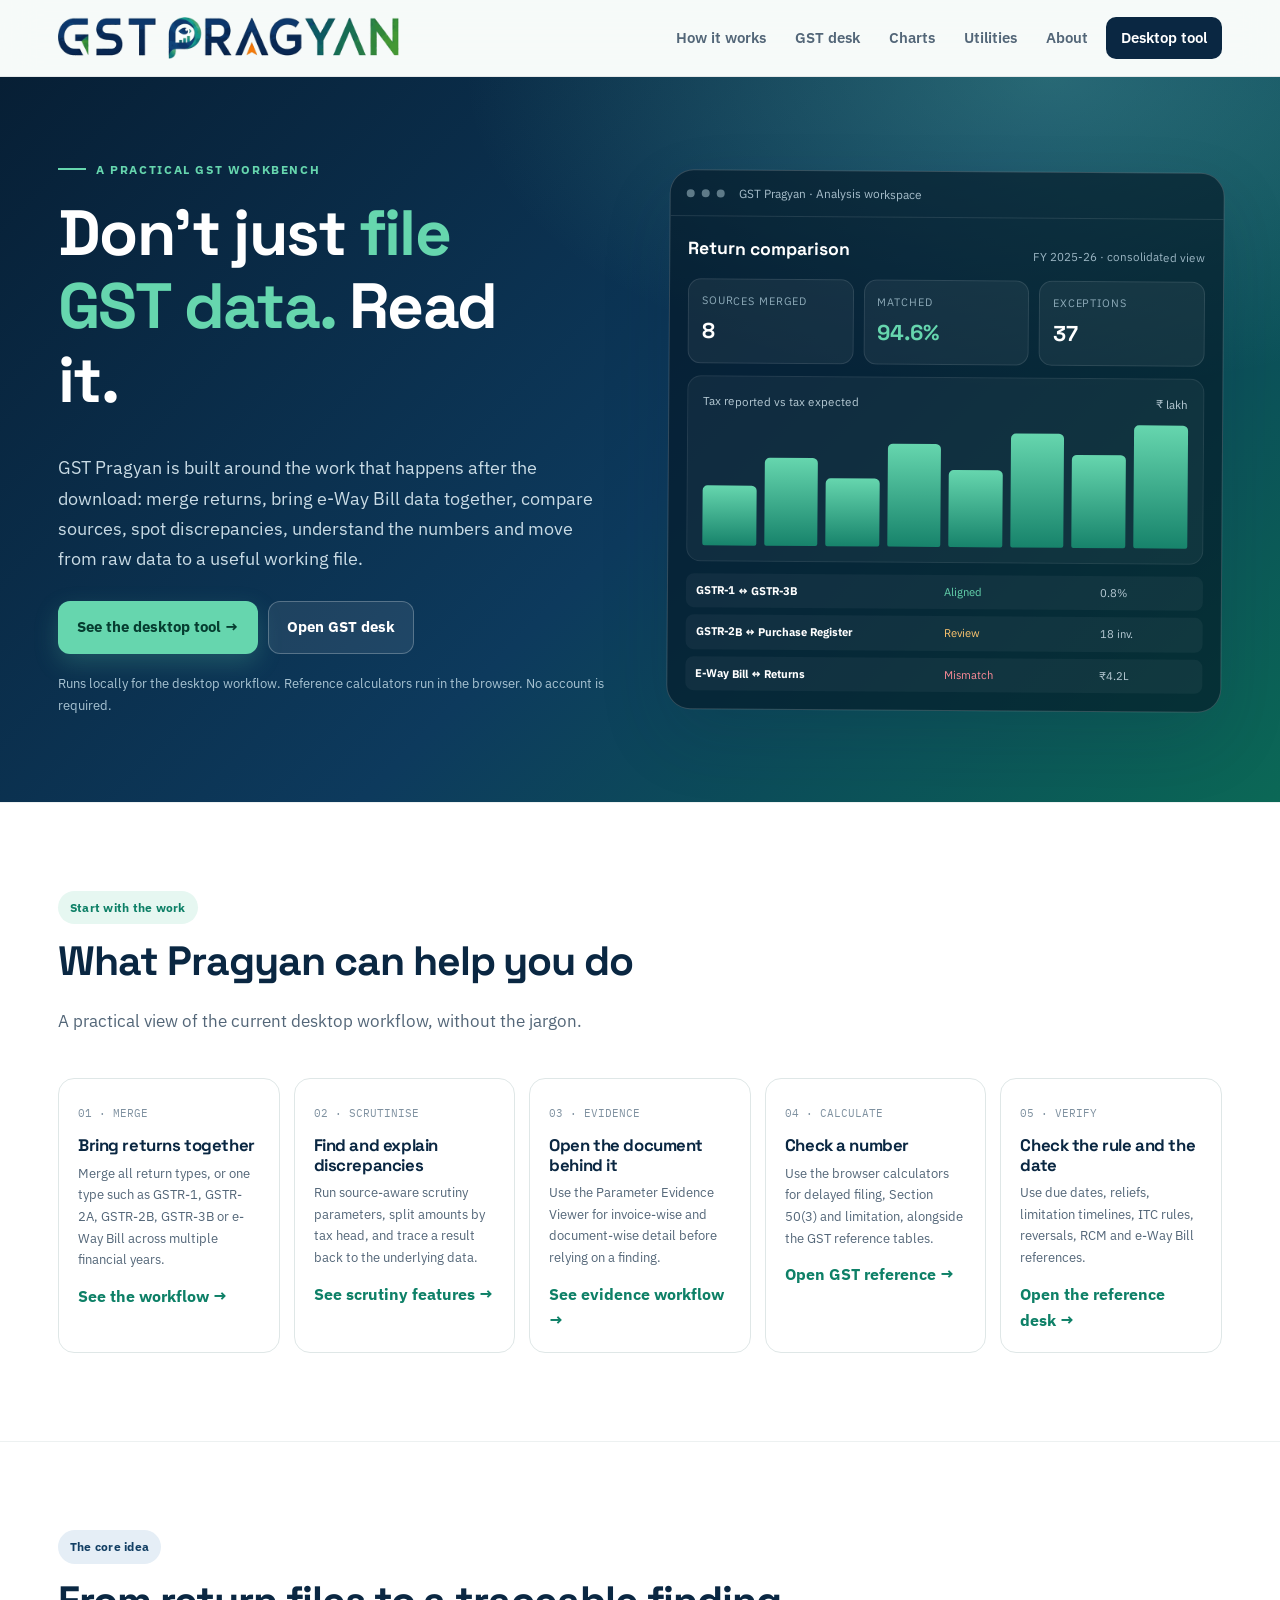
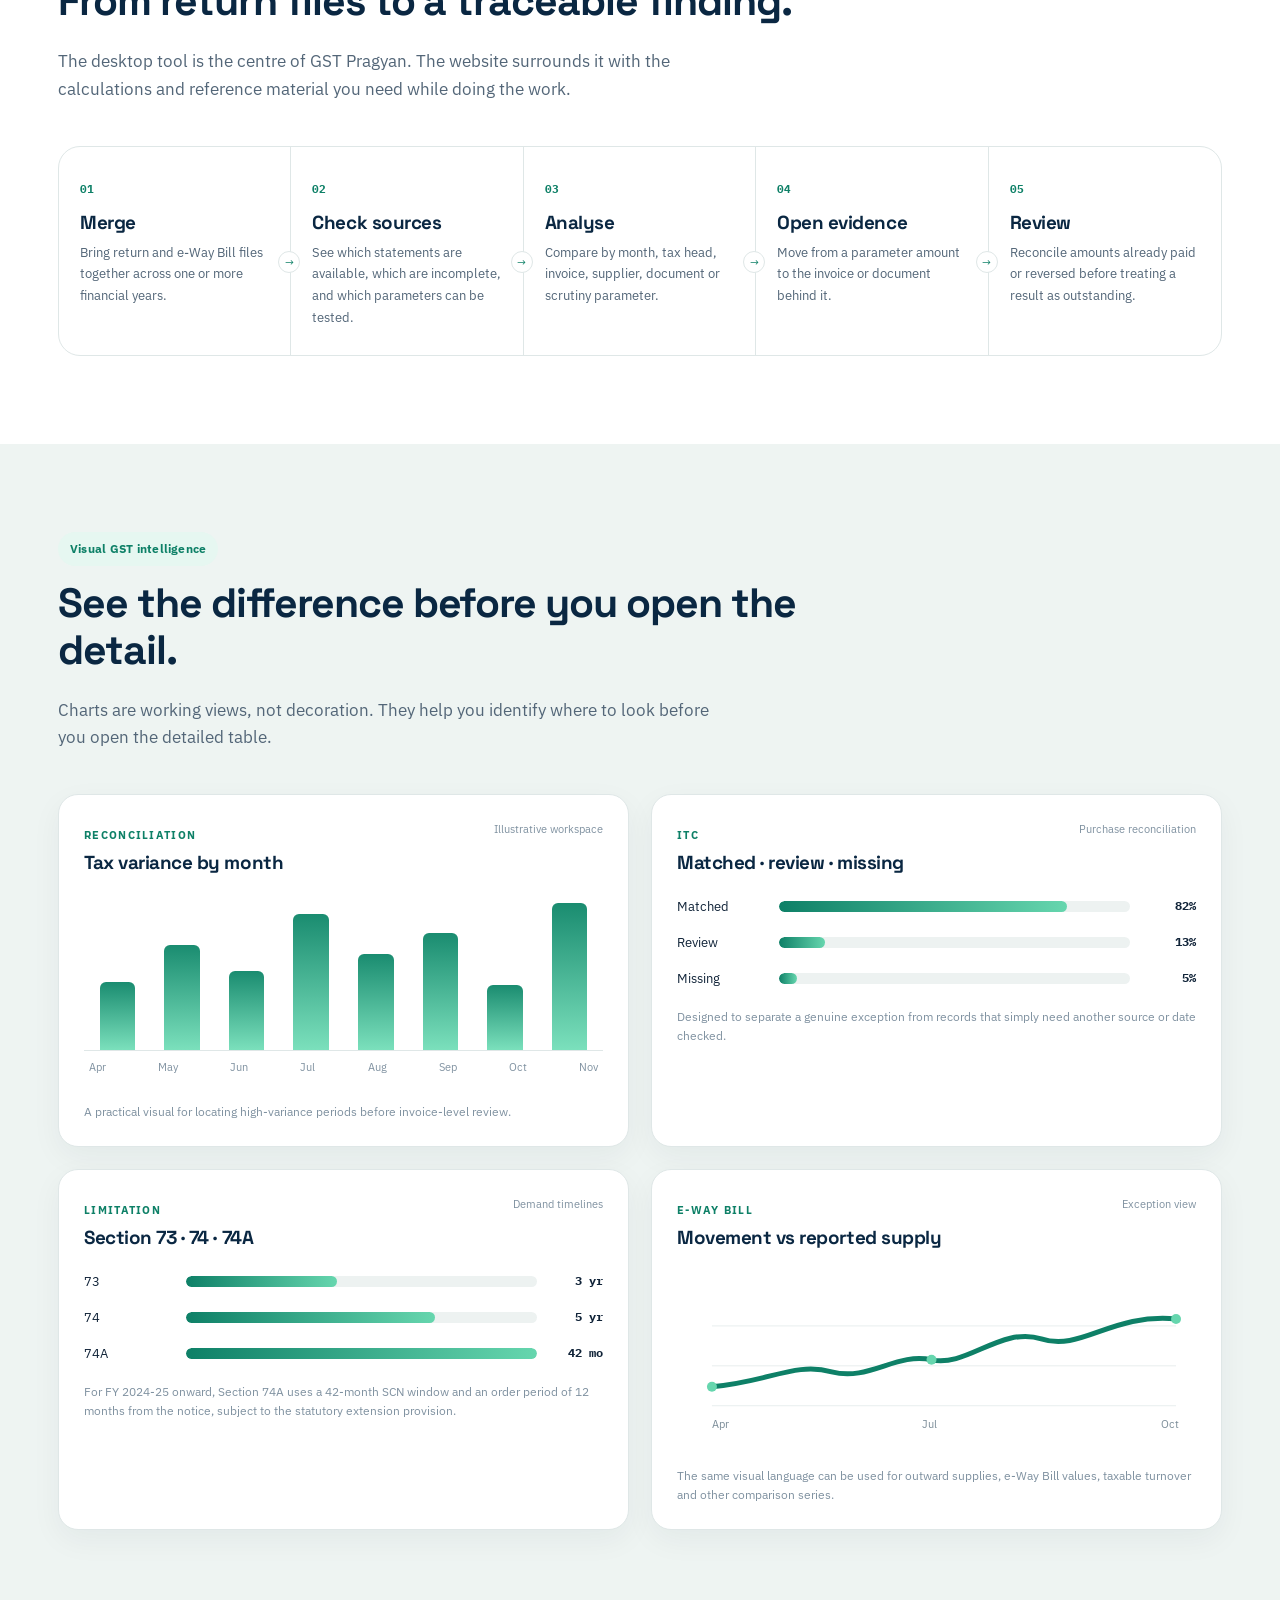
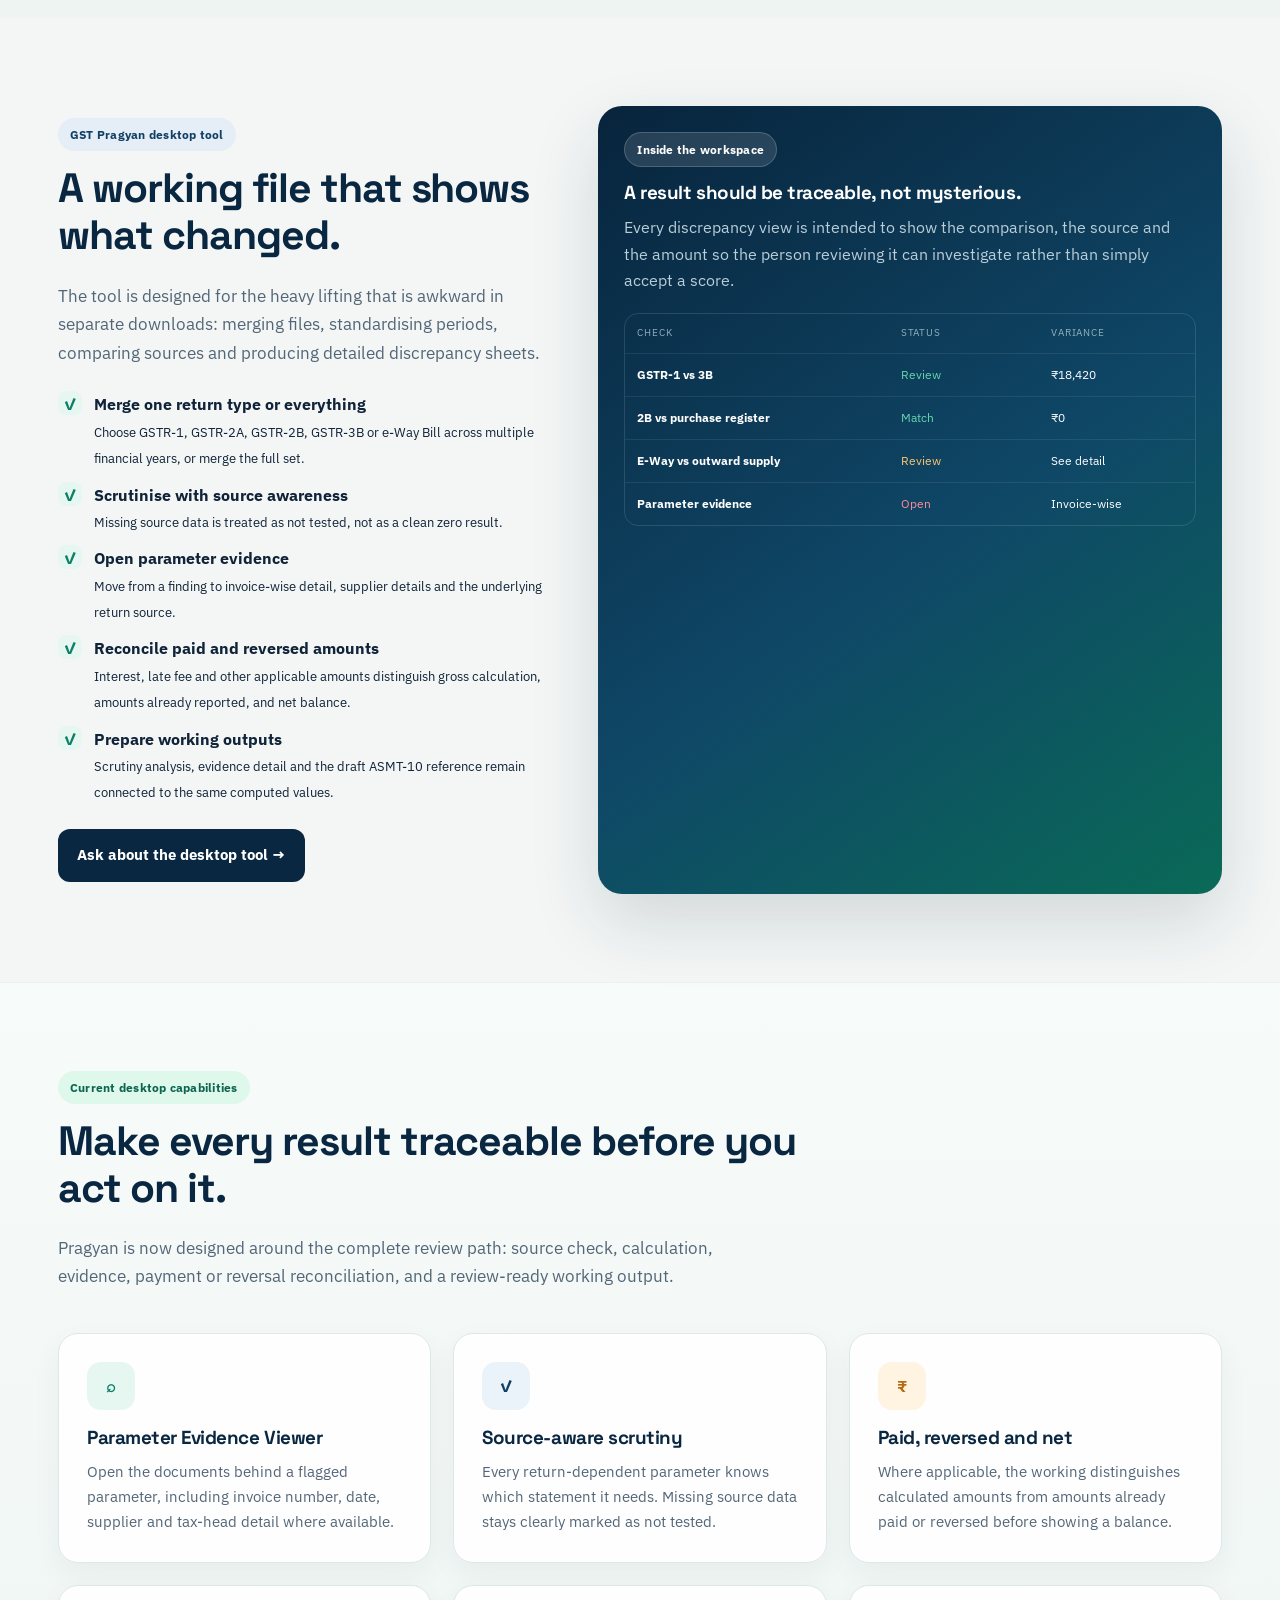
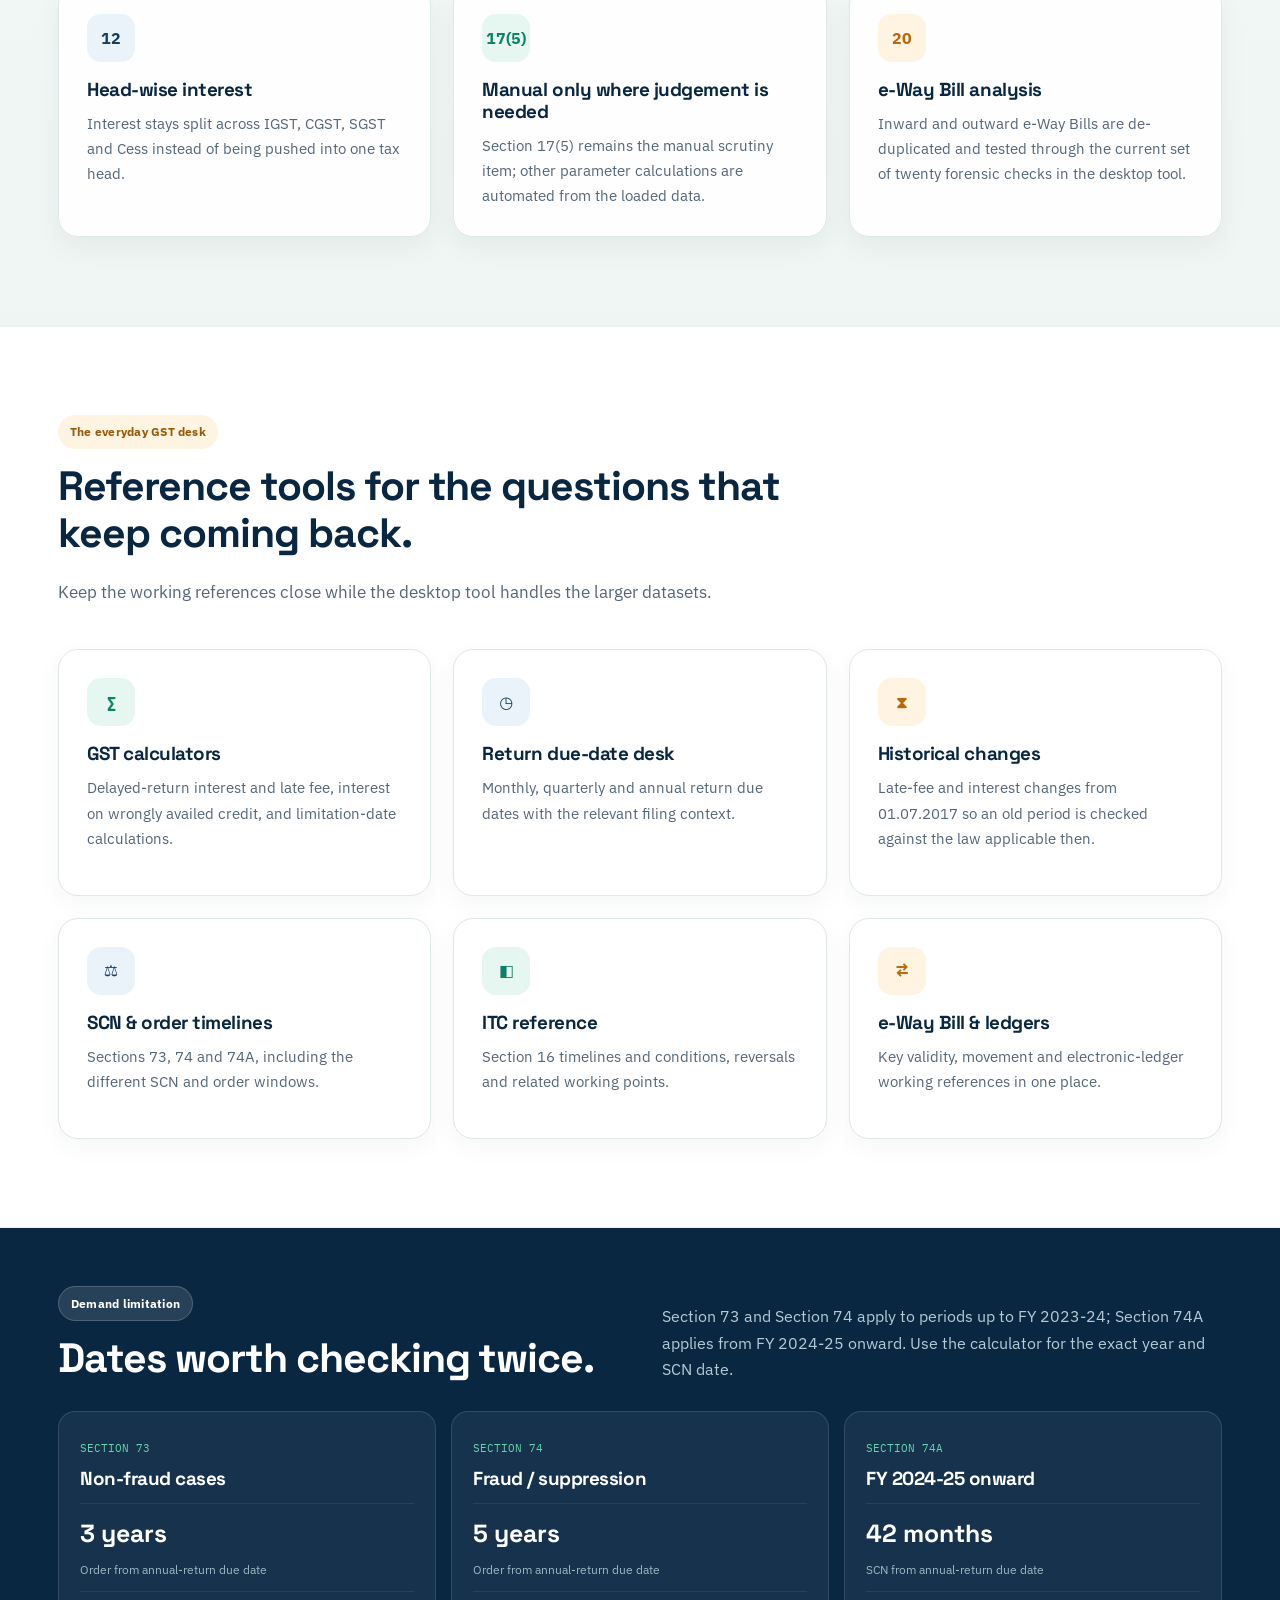
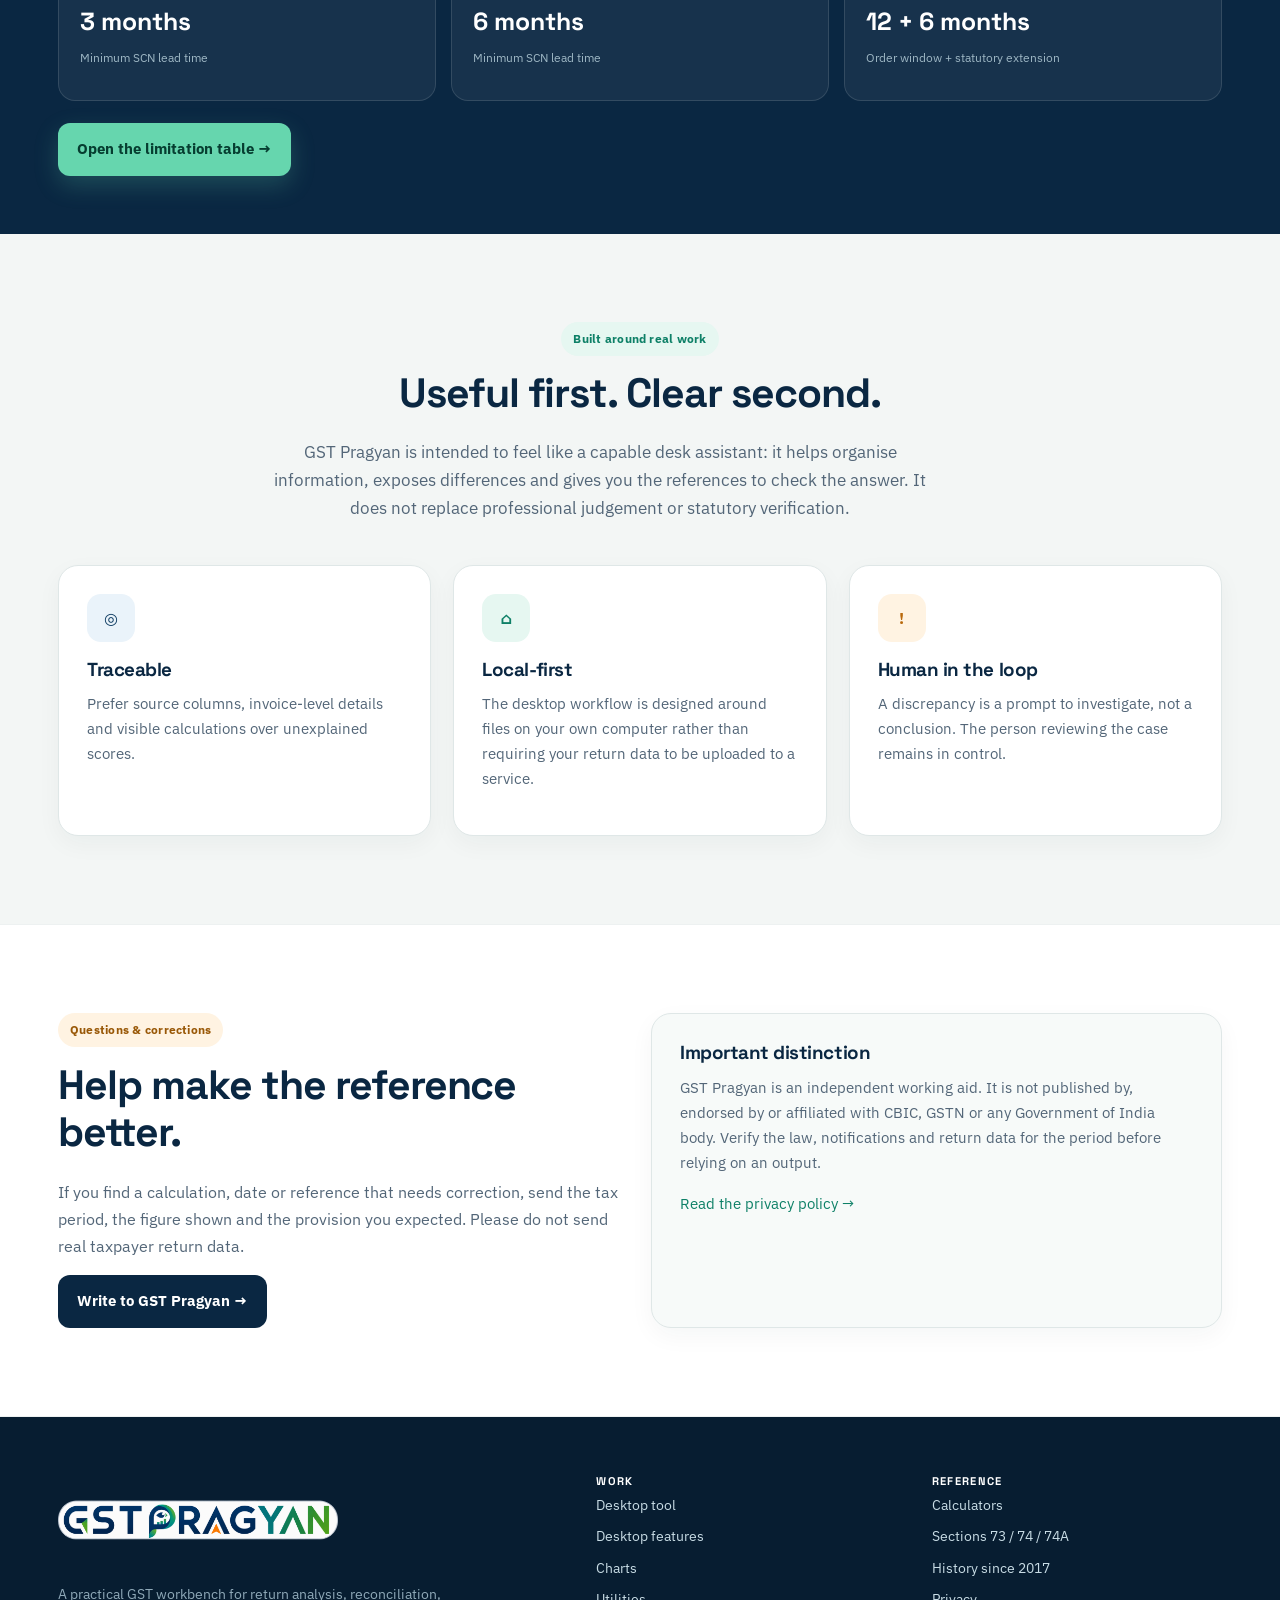
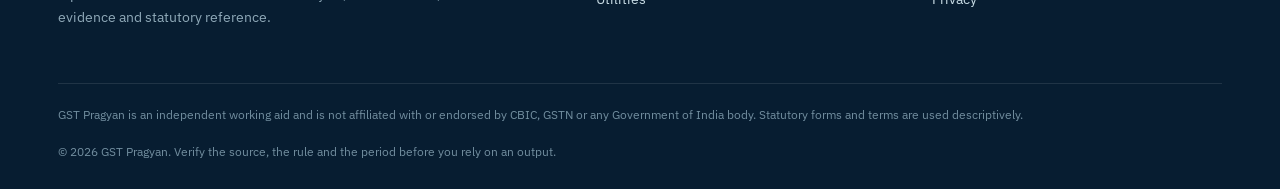
==== commit 48a26aa3: "Add files via upload" ====
--- a/index.html
+++ b/index.html
@@ -2,9 +2,9 @@
 <html lang="en">
 <head>
 <meta charset="utf-8"><meta name="viewport" content="width=device-width,initial-scale=1">
-<title>GST Pragyan — turn GST data into a working file</title>
+<title>GST Pragyan: turn GST data into a useful working file</title>
 <meta name="description" content="GST Pragyan brings an offline desktop GST analysis workflow together with practical calculators, due dates, limitation timelines, charts and statutory reference. Merge returns and e-Way Bill data, compare sources and surface discrepancies.">
-<meta property="og:title" content="GST Pragyan — turn GST data into a working file"><meta property="og:description" content="Merge GST returns and e-Way Bill data, compare sources, find discrepancies and use practical GST calculators and reference charts."><meta property="og:type" content="website"><meta property="og:image" content="assets/og.jpg">
+<meta property="og:title" content="GST Pragyan: turn GST data into a useful working file"><meta property="og:description" content="Merge GST returns and e-Way Bill data, compare sources, find discrepancies and use practical GST calculators and reference charts."><meta property="og:type" content="website"><meta property="og:image" content="assets/og.jpg">
 <meta name="theme-color" content="#0A2742"><link rel="preconnect" href="https://fonts.googleapis.com"><link rel="preconnect" href="https://fonts.gstatic.com" crossorigin><link href="https://fonts.googleapis.com/css2?family=Space+Grotesk:wght@500;600;700&family=IBM+Plex+Sans:wght@400;500;600;700&family=IBM+Plex+Mono:wght@500&display=swap" rel="stylesheet"><link rel="stylesheet" href="style.css"><link rel="icon" href="assets/mark-64.png">
 </head>
 <body>
@@ -25,7 +25,7 @@
 <div class="product-window" aria-label="GST Pragyan desktop analysis preview">
 <div class="window-bar"><span class="dot"></span><span class="dot"></span><span class="dot"></span><span style="margin-left:7px">GST Pragyan · Analysis workspace</span></div>
 <div class="window-body">
-<div class="window-title"><strong>Return comparison</strong><span>FY 2025–26 · consolidated view</span></div>
+<div class="window-title"><strong>Return comparison</strong><span>FY 2025-26 · consolidated view</span></div>
 <div class="metric-row"><div class="metric"><small>Sources merged</small><b>8</b></div><div class="metric green"><small>Matched</small><b>94.6%</b></div><div class="metric"><small>Exceptions</small><b>37</b></div></div>
 <div class="mock-chart"><div class="chart-top"><span>Tax reported vs tax expected</span><span>₹ lakh</span></div><div class="bars"><i></i><i></i><i></i><i></i><i></i><i></i><i></i><i></i></div></div>
 <div class="mock-rows"><div class="mock-row"><b>GSTR-1 ↔ GSTR-3B</b><span class="ok">Aligned</span><span>0.8%</span></div><div class="mock-row"><b>GSTR-2B ↔ Purchase Register</b><span class="warn">Review</span><span>18 inv.</span></div><div class="mock-row"><b>E-Way Bill ↔ Returns</b><span class="risk">Mismatch</span><span>₹4.2L</span></div></div>
@@ -34,28 +34,28 @@
 </section>
 
 <section id="work" class="paper"><div class="wrap">
-<div class="section-head"><span class="chip chip-teal">Start with the work</span><h2 style="margin-top:14px">What are you trying to do today?</h2><p>No audience labels. Pick the job in front of you and go straight to the useful part.</p></div>
+<div class="section-head"><span class="chip chip-teal">Start with the work</span><h2 style="margin-top:14px">What Pragyan can help you do</h2><p>A practical view of the current desktop workflow, without the jargon.</p></div>
 <div class="task-grid">
-<a class="task" href="#tool"><span class="num">01 · DATA</span><h3>Merge my GST files</h3><p>Bring multiple periods and return exports into a structured working set.</p><span class="arrow">Desktop tool →</span></a>
-<a class="task" href="#tool"><span class="num">02 · COMPARE</span><h3>Compare two sources</h3><p>Put returns, purchase data and e-Way Bill data side by side and find variance.</p><span class="arrow">See comparison workflow →</span></a>
-<a class="task" href="#insights"><span class="num">03 · ANALYSE</span><h3>Find discrepancies</h3><p>Look for return-to-return differences, ITC gaps, tax variances and unusual patterns.</p><span class="arrow">See the charts →</span></a>
-<a class="task" href="compliance.html#calc"><span class="num">04 · CALCULATE</span><h3>Work out a number</h3><p>Late fee, interest and limitation calculations without opening a spreadsheet.</p><span class="arrow">Open calculators →</span></a>
-<a class="task" href="compliance.html#limitation"><span class="num">05 · CHECK LAW</span><h3>Check a date or rule</h3><p>Due dates, Section 73/74/74A timelines, ITC limits, e-Way Bill and reference tables.</p><span class="arrow">Open GST desk →</span></a>
+<a class="task" href="#tool"><span class="num">01 · MERGE</span><h3>Bring returns together</h3><p>Merge all return types, or one type such as GSTR-1, GSTR-2A, GSTR-2B, GSTR-3B or e-Way Bill across multiple financial years.</p><span class="arrow">See the workflow →</span></a>
+<a class="task" href="#tool"><span class="num">02 · SCRUTINISE</span><h3>Find and explain discrepancies</h3><p>Run source-aware scrutiny parameters, split amounts by tax head, and trace a result back to the underlying data.</p><span class="arrow">See scrutiny features →</span></a>
+<a class="task" href="#evidence"><span class="num">03 · EVIDENCE</span><h3>Open the document behind it</h3><p>Use the Parameter Evidence Viewer for invoice-wise and document-wise detail before relying on a finding.</p><span class="arrow">See evidence workflow →</span></a>
+<a class="task" href="compliance.html#calc"><span class="num">04 · CALCULATE</span><h3>Check a number</h3><p>Use the browser calculators for delayed filing, Section 50(3) and limitation, alongside the GST reference tables.</p><span class="arrow">Open GST reference →</span></a>
+<a class="task" href="compliance.html#limitation"><span class="num">05 · VERIFY</span><h3>Check the rule and the date</h3><p>Use due dates, reliefs, limitation timelines, ITC rules, reversals, RCM and e-Way Bill references.</p><span class="arrow">Open the reference desk →</span></a>
 </div></div></section>
 
 <section class="product-section"><div class="wrap">
-<div class="section-head"><span class="chip chip-navy">The core idea</span><h2 style="margin-top:14px">One workflow from download to discrepancy.</h2><p>The desktop tool is the centre of GST Pragyan. The website surrounds it with the calculations and reference material you need while doing the work.</p></div>
+<div class="section-head"><span class="chip chip-navy">The core idea</span><h2 style="margin-top:14px">From return files to a traceable finding.</h2><p>The desktop tool is the centre of GST Pragyan. The website surrounds it with the calculations and reference material you need while doing the work.</p></div>
 <div class="workflow">
-<div class="flow"><span class="fno">01</span><h3>Merge</h3><p>Combine return and e-Way Bill exports across periods into a consistent dataset.</p></div>
-<div class="flow"><span class="fno">02</span><h3>Compare</h3><p>Match the figures that should agree — and isolate the ones that do not.</p></div>
-<div class="flow"><span class="fno">03</span><h3>Analyse</h3><p>Break differences by month, tax head, invoice, supplier, customer or parameter.</p></div>
-<div class="flow"><span class="fno">04</span><h3>Explain</h3><p>Turn a variance into a clear working note with source columns and supporting detail.</p></div>
-<div class="flow"><span class="fno">05</span><h3>Act</h3><p>Use the result for reconciliation, compliance review, scrutiny or further verification.</p></div>
+<div class="flow"><span class="fno">01</span><h3>Merge</h3><p>Bring return and e-Way Bill files together across one or more financial years.</p></div>
+<div class="flow"><span class="fno">02</span><h3>Check sources</h3><p>See which statements are available, which are incomplete, and which parameters can be tested.</p></div>
+<div class="flow"><span class="fno">03</span><h3>Analyse</h3><p>Compare by month, tax head, invoice, supplier, document or scrutiny parameter.</p></div>
+<div class="flow"><span class="fno">04</span><h3>Open evidence</h3><p>Move from a parameter amount to the invoice or document behind it.</p></div>
+<div class="flow"><span class="fno">05</span><h3>Review</h3><p>Reconcile amounts already paid or reversed before treating a result as outstanding.</p></div>
 </div>
 </div></section>
 
 <section id="insights" class="insights"><div class="wrap">
-<div class="section-head"><span class="chip chip-teal">Visual GST intelligence</span><h2 style="margin-top:14px">Numbers are easier to understand when you can see the difference.</h2><p>Charts are designed as working views — not decoration. They help you identify where to look before you open the detailed table.</p></div>
+<div class="section-head"><span class="chip chip-teal">Visual GST intelligence</span><h2 style="margin-top:14px">See the difference before you open the detail.</h2><p>Charts are working views, not decoration. They help you identify where to look before you open the detailed table.</p></div>
 <div class="chart-grid">
 <div class="chart-card"><div class="chart-head"><div><span class="chart-label">RECONCILIATION</span><h3>Tax variance by month</h3></div><span class="chart-note">Illustrative workspace</span></div><div class="vchart"><div><i style="height:44%"></i></div><div><i style="height:68%"></i></div><div><i style="height:51%"></i></div><div><i style="height:88%"></i></div><div><i style="height:62%"></i></div><div><i style="height:76%"></i></div><div><i style="height:42%"></i></div><div><i style="height:95%"></i></div></div><div class="vlabels"><span>Apr</span><span>May</span><span>Jun</span><span>Jul</span><span>Aug</span><span>Sep</span><span>Oct</span><span>Nov</span></div><small class="chart-source">A practical visual for locating high-variance periods before invoice-level review.</small></div>
 <div class="chart-card"><div class="chart-head"><div><span class="chart-label">ITC</span><h3>Matched · review · missing</h3></div><span class="chart-note">Purchase reconciliation</span></div><div class="hbar"><span>Matched</span><i><b style="width:82%"></b></i><strong>82%</strong></div><div class="hbar"><span>Review</span><i><b style="width:13%"></b></i><strong>13%</strong></div><div class="hbar"><span>Missing</span><i><b style="width:5%"></b></i><strong>5%</strong></div><small class="chart-source">Designed to separate a genuine exception from records that simply need another source or date checked.</small></div>
@@ -64,14 +64,16 @@
 </div></div></section>
 
 <section id="tool"><div class="wrap">
-<div class="tool-split"><div class="tool-copy"><span class="chip chip-navy">GST Pragyan desktop tool</span><h2 style="margin-top:14px">Your working file should tell you what changed.</h2><p style="font-size:1.08rem;color:var(--ink-2)">The tool is designed for the heavy lifting that is awkward in separate downloads: merging files, standardising periods, comparing sources and producing detailed discrepancy sheets.</p>
-<div class="tool-list"><div><span class="check">✓</span><span><strong>Merge returns</strong><br><small>Bring GSTR-1, GSTR-3B, GSTR-2A/2B, annual-return data and other exports into one analysis set.</small></span></div><div><span class="check">✓</span><span><strong>Bring in e-Way Bill data</strong><br><small>Compare movement/value information with return-reported outward supplies and identify exceptions.</small></span></div><div><span class="check">✓</span><span><strong>Analyse parameter by parameter</strong><br><small>Keep each discrepancy traceable to the source data used to identify it.</small></span></div><div><span class="check">✓</span><span><strong>Generate useful working outputs</strong><br><small>Detailed tables can become the basis for reconciliation, scrutiny notes and further verification.</small></span></div></div>
+<div class="tool-split"><div class="tool-copy"><span class="chip chip-navy">GST Pragyan desktop tool</span><h2 style="margin-top:14px">A working file that shows what changed.</h2><p style="font-size:1.08rem;color:var(--ink-2)">The tool is designed for the heavy lifting that is awkward in separate downloads: merging files, standardising periods, comparing sources and producing detailed discrepancy sheets.</p>
+<div class="tool-list"><div><span class="check">✓</span><span><strong>Merge one return type or everything</strong><br><small>Choose GSTR-1, GSTR-2A, GSTR-2B, GSTR-3B or e-Way Bill across multiple financial years, or merge the full set.</small></span></div><div><span class="check">✓</span><span><strong>Scrutinise with source awareness</strong><br><small>Missing source data is treated as not tested, not as a clean zero result.</small></span></div><div><span class="check">✓</span><span><strong>Open parameter evidence</strong><br><small>Move from a finding to invoice-wise detail, supplier details and the underlying return source.</small></span></div><div><span class="check">✓</span><span><strong>Reconcile paid and reversed amounts</strong><br><small>Interest, late fee and other applicable amounts distinguish gross calculation, amounts already reported, and net balance.</small></span></div><div><span class="check">✓</span><span><strong>Prepare working outputs</strong><br><small>Scrutiny analysis, evidence detail and the draft ASMT-10 reference remain connected to the same computed values.</small></span></div></div>
 <a class="btn btn-dark" href="mailto:pragyan.gst@gmail.com?subject=GST%20Pragyan%20Desktop%20Tool">Ask about the desktop tool →</a></div>
-<div class="tool-panel"><span class="chip chip-glass">Inside the workspace</span><h3 style="margin-top:15px">A result should be traceable, not mysterious.</h3><p>Every discrepancy view is intended to show the comparison, the source and the amount so the person reviewing it can investigate rather than simply accept a score.</p><div class="mini-table"><div class="head"><span>Check</span><span>Status</span><span>Variance</span></div><div><b>GSTR-1 vs 3B</b><span class="ok">Review</span><span>₹18,420</span></div><div><b>2B vs purchase register</b><span class="ok">Match</span><span>₹0</span></div><div><b>E-Way vs turnover</b><span class="warn">Review</span><span>₹4.21L</span></div><div><b>ITC eligibility checks</b><span class="risk">Verify</span><span>12 items</span></div></div></div></div>
+<div class="tool-panel"><span class="chip chip-glass">Inside the workspace</span><h3 style="margin-top:15px">A result should be traceable, not mysterious.</h3><p>Every discrepancy view is intended to show the comparison, the source and the amount so the person reviewing it can investigate rather than simply accept a score.</p><div class="mini-table"><div class="head"><span>Check</span><span>Status</span><span>Variance</span></div><div><b>GSTR-1 vs 3B</b><span class="ok">Review</span><span>₹18,420</span></div><div><b>2B vs purchase register</b><span class="ok">Match</span><span>₹0</span></div><div><b>E-Way vs outward supply</b><span class="warn">Review</span><span>See detail</span></div><div><b>Parameter evidence</b><span class="risk">Open</span><span>Invoice-wise</span></div></div></div></div>
 </div></section>
 
+<section class="feature-band" id="evidence"><div class="wrap"><div class="section-head"><span class="chip chip-green">Current desktop capabilities</span><h2 style="margin-top:14px">Make every result traceable before you act on it.</h2><p>Pragyan is now designed around the complete review path: source check, calculation, evidence, payment or reversal reconciliation, and a review-ready working output.</p></div><div class="grid g3 feature-grid"><div class="card feature-card"><div class="ico i-teal">⌕</div><h3>Parameter Evidence Viewer</h3><p>Open the documents behind a flagged parameter, including invoice number, date, supplier and tax-head detail where available.</p></div><div class="card feature-card"><div class="ico i-navy">✓</div><h3>Source-aware scrutiny</h3><p>Every return-dependent parameter knows which statement it needs. Missing source data stays clearly marked as not tested.</p></div><div class="card feature-card"><div class="ico i-orange">₹</div><h3>Paid, reversed and net</h3><p>Where applicable, the working distinguishes calculated amounts from amounts already paid or reversed before showing a balance.</p></div><div class="card feature-card"><div class="ico i-navy">12</div><h3>Head-wise interest</h3><p>Interest stays split across IGST, CGST, SGST and Cess instead of being pushed into one tax head.</p></div><div class="card feature-card"><div class="ico i-teal">17(5)</div><h3>Manual only where judgement is needed</h3><p>Section 17(5) remains the manual scrutiny item; other parameter calculations are automated from the loaded data.</p></div><div class="card feature-card"><div class="ico i-orange">20</div><h3>e-Way Bill analysis</h3><p>Inward and outward e-Way Bills are de-duplicated and tested through the current set of twenty forensic checks in the desktop tool.</p></div></div></div></section>
+
 <section class="paper" id="utilities"><div class="wrap">
-<div class="section-head"><span class="chip chip-orange">The everyday GST desk</span><h2 style="margin-top:14px">Small tools for the questions that keep coming back.</h2><p>Keep the working references close while the desktop tool handles the larger datasets.</p></div>
+<div class="section-head"><span class="chip chip-orange">The everyday GST desk</span><h2 style="margin-top:14px">Reference tools for the questions that keep coming back.</h2><p>Keep the working references close while the desktop tool handles the larger datasets.</p></div>
 <div class="grid g3">
 <a class="card lift" href="compliance.html#calc"><div class="ico i-teal">∑</div><h3>GST calculators</h3><p>Delayed-return interest and late fee, interest on wrongly availed credit, and limitation-date calculations.</p></a>
 <a class="card lift" href="compliance.html#duedates"><div class="ico i-navy">◷</div><h3>Return due-date desk</h3><p>Monthly, quarterly and annual return due dates with the relevant filing context.</p></a>
@@ -81,11 +83,11 @@
 <a class="card lift" href="compliance.html#ewb"><div class="ico i-orange">⇄</div><h3>e-Way Bill &amp; ledgers</h3><p>Key validity, movement and electronic-ledger working references in one place.</p></a>
 </div></div></section>
 
-<section class="deadline-strip"><div class="wrap"><div class="deadline-head"><div><span class="chip chip-glass">Demand limitation</span><h2 style="margin-top:14px">The dates worth checking twice.</h2></div><p>Section 73 and Section 74 apply to periods up to FY 2023-24; Section 74A applies from FY 2024-25 onward. Use the calculator for the exact year and SCN date.</p></div><div class="regimes"><div class="regime"><span class="tag">SECTION 73</span><h3>Non-fraud cases</h3><div class="rline"><strong>3 years</strong><span>Order from annual-return due date</span></div><div class="rline"><strong>3 months</strong><span>Minimum SCN lead time</span></div></div><div class="regime"><span class="tag">SECTION 74</span><h3>Fraud / suppression</h3><div class="rline"><strong>5 years</strong><span>Order from annual-return due date</span></div><div class="rline"><strong>6 months</strong><span>Minimum SCN lead time</span></div></div><div class="regime"><span class="tag">SECTION 74A</span><h3>FY 2024-25 onward</h3><div class="rline"><strong>42 months</strong><span>SCN from annual-return due date</span></div><div class="rline"><strong>12 + 6 months</strong><span>Order window + statutory extension</span></div></div></div><div style="margin-top:22px"><a class="btn btn-primary" href="compliance.html#limitation">Open the limitation table →</a></div></div></section>
+<section class="deadline-strip"><div class="wrap"><div class="deadline-head"><div><span class="chip chip-glass">Demand limitation</span><h2 style="margin-top:14px">Dates worth checking twice.</h2></div><p>Section 73 and Section 74 apply to periods up to FY 2023-24; Section 74A applies from FY 2024-25 onward. Use the calculator for the exact year and SCN date.</p></div><div class="regimes"><div class="regime"><span class="tag">SECTION 73</span><h3>Non-fraud cases</h3><div class="rline"><strong>3 years</strong><span>Order from annual-return due date</span></div><div class="rline"><strong>3 months</strong><span>Minimum SCN lead time</span></div></div><div class="regime"><span class="tag">SECTION 74</span><h3>Fraud / suppression</h3><div class="rline"><strong>5 years</strong><span>Order from annual-return due date</span></div><div class="rline"><strong>6 months</strong><span>Minimum SCN lead time</span></div></div><div class="regime"><span class="tag">SECTION 74A</span><h3>FY 2024-25 onward</h3><div class="rline"><strong>42 months</strong><span>SCN from annual-return due date</span></div><div class="rline"><strong>12 + 6 months</strong><span>Order window + statutory extension</span></div></div></div><div style="margin-top:22px"><a class="btn btn-primary" href="compliance.html#limitation">Open the limitation table →</a></div></div></section>
 
-<section id="about"><div class="wrap"><div class="section-head center"><span class="chip chip-teal">Built around real work</span><h2 style="margin-top:14px">Useful first. Impressive second.</h2><p>GST Pragyan is intended to feel like a capable desk assistant: it helps organise information, exposes differences and gives you the references to check the answer. It does not replace professional judgement or statutory verification.</p></div><div class="grid g3"><div class="card"><div class="ico i-navy">◎</div><h3>Traceable</h3><p>Prefer source columns, invoice-level details and visible calculations over unexplained scores.</p></div><div class="card"><div class="ico i-teal">⌂</div><h3>Local-first</h3><p>The desktop workflow is designed around files on your own computer rather than requiring your return data to be uploaded to a service.</p></div><div class="card"><div class="ico i-orange">!</div><h3>Human in the loop</h3><p>A discrepancy is a prompt to investigate, not a conclusion. The person reviewing the case remains in control.</p></div></div></div></section>
+<section id="about"><div class="wrap"><div class="section-head center"><span class="chip chip-teal">Built around real work</span><h2 style="margin-top:14px">Useful first. Clear second.</h2><p>GST Pragyan is intended to feel like a capable desk assistant: it helps organise information, exposes differences and gives you the references to check the answer. It does not replace professional judgement or statutory verification.</p></div><div class="grid g3"><div class="card"><div class="ico i-navy">◎</div><h3>Traceable</h3><p>Prefer source columns, invoice-level details and visible calculations over unexplained scores.</p></div><div class="card"><div class="ico i-teal">⌂</div><h3>Local-first</h3><p>The desktop workflow is designed around files on your own computer rather than requiring your return data to be uploaded to a service.</p></div><div class="card"><div class="ico i-orange">!</div><h3>Human in the loop</h3><p>A discrepancy is a prompt to investigate, not a conclusion. The person reviewing the case remains in control.</p></div></div></div></section>
 
-<section class="paper" id="contact"><div class="wrap"><div class="grid g2"><div><span class="chip chip-orange">Questions &amp; corrections</span><h2 style="margin-top:15px">Help make the reference better.</h2><p style="color:var(--ink-2);font-size:1.02rem">If you find a calculation, date or reference that needs correction, send the period, the figure shown and the provision you expected. Please do not send real taxpayer return data.</p><a class="btn btn-dark" href="mailto:pragyan.gst@gmail.com?subject=GST%20Pragyan%20correction">Write to GST Pragyan →</a></div><div class="card" style="background:#f7faf9"><h3>Important distinction</h3><p>GST Pragyan is an independent working aid. It is not published by, endorsed by or affiliated with CBIC, GSTN or any Government of India body. Verify the law, notifications and return data for the period before relying on an output.</p><p style="margin:0"><a href="privacy.html">Read the privacy policy →</a></p></div></div></div></section>
+<section class="paper" id="contact"><div class="wrap"><div class="grid g2"><div><span class="chip chip-orange">Questions &amp; corrections</span><h2 style="margin-top:15px">Help make the reference better.</h2><p style="color:var(--ink-2);font-size:1.02rem">If you find a calculation, date or reference that needs correction, send the tax period, the figure shown and the provision you expected. Please do not send real taxpayer return data.</p><a class="btn btn-dark" href="mailto:pragyan.gst@gmail.com?subject=GST%20Pragyan%20correction">Write to GST Pragyan →</a></div><div class="card" style="background:#f7faf9"><h3>Important distinction</h3><p>GST Pragyan is an independent working aid. It is not published by, endorsed by or affiliated with CBIC, GSTN or any Government of India body. Verify the law, notifications and return data for the period before relying on an output.</p><p style="margin:0"><a href="privacy.html">Read the privacy policy →</a></p></div></div></div></section>
 </main>
-<footer class="site"><div class="wrap"><div class="cols"><div><a class="brand" href="index.html"><img src="assets/wordmark-light.png" alt="GST Pragyan"></a><p style="margin-top:14px;max-width:48ch">A practical GST workbench: desktop analysis for returns and e-Way Bill data, surrounded by calculators, charts and statutory reference.</p></div><div><h4>Work</h4><ul><li><a href="#tool">Desktop tool</a></li><li><a href="#work">Start with a task</a></li><li><a href="#insights">Charts</a></li><li><a href="#utilities">Utilities</a></li></ul></div><div><h4>Reference</h4><ul><li><a href="compliance.html#calc">Calculators</a></li><li><a href="compliance.html#limitation">Sections 73 / 74 / 74A</a></li><li><a href="compliance.html#history">History since 2017</a></li><li><a href="privacy.html">Privacy</a></li></ul></div></div><div class="rule"><p>GST Pragyan is an independent working aid and is not affiliated with or endorsed by CBIC, GSTN or any Government of India body. Statutory forms and terms are used descriptively.</p><p style="margin:0">© 2026 GST Pragyan · Verify before you rely on it.</p></div></div></footer>
+<footer class="site"><div class="wrap"><div class="cols"><div><a class="brand" href="index.html"><img src="assets/wordmark-light.png" alt="GST Pragyan"></a><p style="margin-top:14px;max-width:48ch">A practical GST workbench for return analysis, reconciliation, evidence and statutory reference.</p></div><div><h4>Work</h4><ul><li><a href="#tool">Desktop tool</a></li><li><a href="#evidence">Desktop features</a></li><li><a href="#insights">Charts</a></li><li><a href="#utilities">Utilities</a></li></ul></div><div><h4>Reference</h4><ul><li><a href="compliance.html#calc">Calculators</a></li><li><a href="compliance.html#limitation">Sections 73 / 74 / 74A</a></li><li><a href="compliance.html#history">History since 2017</a></li><li><a href="privacy.html">Privacy</a></li></ul></div></div><div class="rule"><p>GST Pragyan is an independent working aid and is not affiliated with or endorsed by CBIC, GSTN or any Government of India body. Statutory forms and terms are used descriptively.</p><p style="margin:0">© 2026 GST Pragyan. Verify the source, the rule and the period before you rely on an output.</p></div></div></footer>
 </body></html>
--- a/style.css
+++ b/style.css
@@ -1,4 +1,4 @@
-/* GST Pragyan — 2026 visual system
+/* GST Pragyan - 2026 visual system
    Human, practical, data-first. No framework required. */
 :root{
   --ink:#102338; --ink-2:#536678; --muted:#7f91a0; --paper:#fff; --bg:#f3f6f5;
@@ -49,3 +49,8 @@
 @media(max-width:1050px){.nav nav a:not(.nav-cta){display:none}.hero-grid,.tool-split{grid-template-columns:1fr}.hero-art{order:-1;justify-items:start}.product-window{max-width:650px}.task-grid{grid-template-columns:repeat(3,1fr)}.workflow{grid-template-columns:repeat(3,1fr)}.flow:nth-child(3){border-right:0}.flow:nth-child(4),.flow:nth-child(5){border-top:1px solid var(--line)}.flow:after{display:none}.g4{grid-template-columns:repeat(2,1fr)}}
 @media(max-width:760px){.wrap{padding:0 18px}.nav{height:66px}.brand img{height:36px}.nav nav{gap:3px}.nav .nav-cta{padding:8px 10px;font-size:.78rem}.hero{padding:56px 0}.hero h1{font-size:clamp(2.35rem,12vw,3.6rem)}.hero-grid{gap:35px}.metric-row{grid-template-columns:1fr 1fr}.metric:last-child{grid-column:1/-1}.task-grid,.chart-grid,.g2,.g3,.regimes{grid-template-columns:1fr}.workflow{grid-template-columns:1fr}.flow{border-right:0!important;border-bottom:1px solid var(--line)}.flow:last-child{border-bottom:0}.steps{grid-template-columns:1fr 1fr}.calc{grid-template-columns:1fr}.calc-out{grid-template-columns:1fr}.deadline-head{display:block}.deadline-head p{margin-top:12px}.g4{grid-template-columns:1fr 1fr}footer.site .cols{grid-template-columns:1fr}.product-window{transform:none}.vchart{gap:6px}.hbar{grid-template-columns:76px 1fr 46px}}
 @media(max-width:450px){.g4{grid-template-columns:1fr}.steps{grid-template-columns:1fr}.hero-actions .btn{width:100%}}
+
+/* v10.7 polish */
+footer.site .brand{display:block;margin-bottom:8px}footer.site .brand img{width:280px;height:auto;max-width:100%}.feature-band{background:linear-gradient(180deg,#f7fbfa 0%,#eef5f2 100%);border-top:1px solid var(--line-2);border-bottom:1px solid var(--line-2)}.feature-grid .feature-card{height:100%;background:rgba(255,255,255,.92);box-shadow:0 10px 28px rgba(16,35,56,.05)}.feature-card h3{margin-top:0}.feature-card p{margin-bottom:0}.task{min-height:170px}.section-head p{max-width:68ch}.chart-card{box-shadow:0 10px 30px rgba(16,35,56,.05)}.tool-panel{background:linear-gradient(145deg,#08243c,#0f4767 55%,#0a6a57)}
+@media(max-width:1050px){footer.site .brand img{width:245px}.task{min-height:155px}}
+@media(max-width:760px){footer.site .brand img{width:220px}.feature-grid{grid-template-columns:1fr}.task{min-height:auto}}
